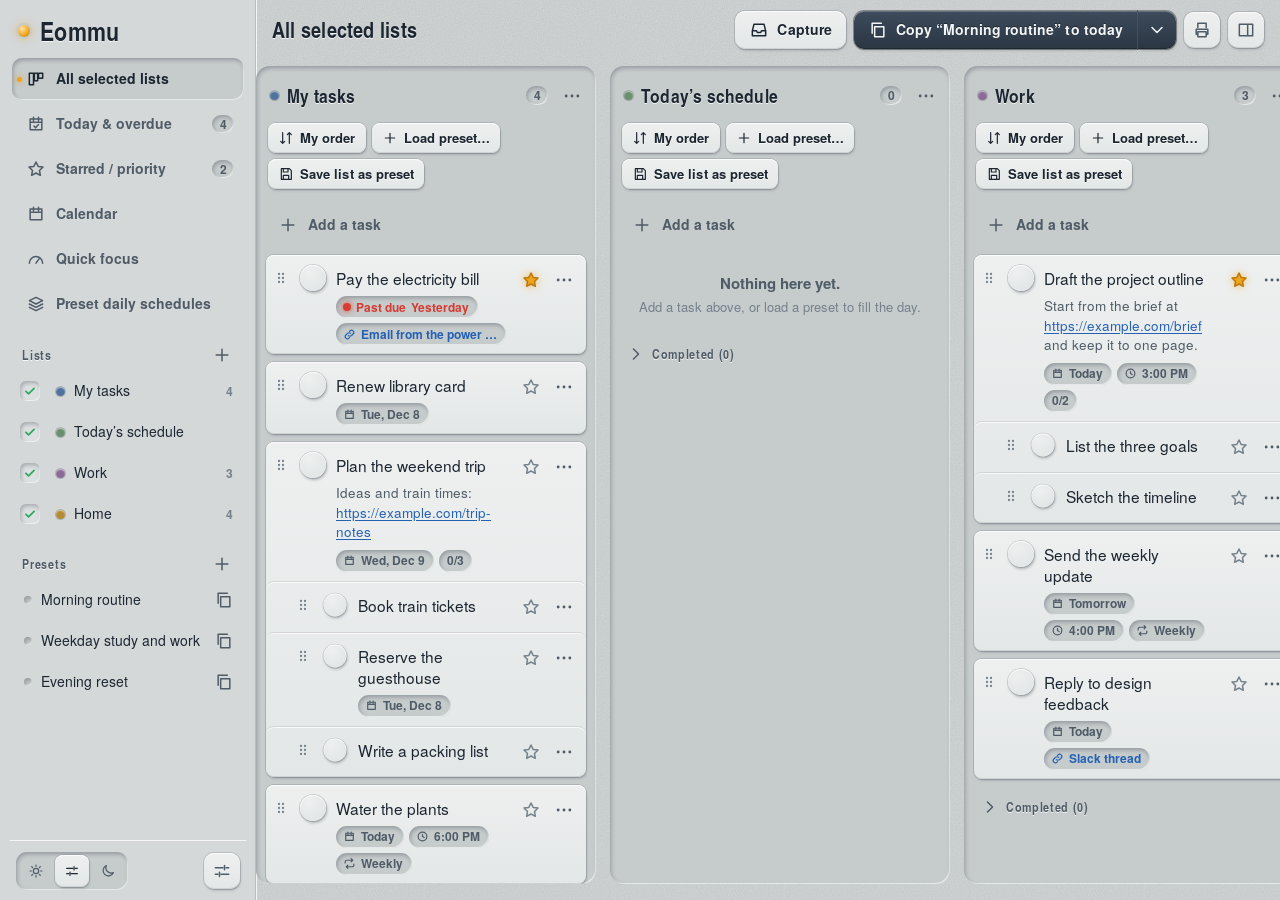
==== index.html @ 772f6f84 "Add files via upload" ====
<!doctype html>
<html lang="en" data-theme="light">
<head>
<meta charset="utf-8">
<meta name="viewport" content="width=device-width, initial-scale=1, viewport-fit=cover">
<title>Eommu</title>
<meta name="description" content="Eommu is a tasks and daily schedule app that works offline and keeps everything on your device.">
<meta name="theme-color" content="#d7dadb">
<link rel="manifest" href="manifest.webmanifest">
<link rel="icon" href="icons/icon.svg" type="image/svg+xml">
<link rel="apple-touch-icon" href="icons/apple-touch-icon.png">
<meta name="mobile-web-app-capable" content="yes">
<meta name="apple-mobile-web-app-capable" content="yes">
<meta name="apple-mobile-web-app-title" content="Eommu">
<meta name="apple-mobile-web-app-status-bar-style" content="default">
<script>
/* set the theme before first paint so dark mode never flashes light */
try {
  var s = JSON.parse(localStorage.getItem('eommu.v1') || '{}'), t = s.settings && s.settings.theme;
  var dark = t === 'dark' || ((!t || t === 'system') && window.matchMedia && matchMedia('(prefers-color-scheme: dark)').matches);
  document.documentElement.setAttribute('data-theme', dark ? 'dark' : 'light');
} catch (e) {}
</script>
<style>
/* Eommu. One light source (top left). Trays are pressed in, keys and plates stand proud,
   labels are engraved. Amber is the only lamp colour; green means done, red means late. */

@font-face { font-family: 'Heros'; font-weight: 400; font-style: normal; font-display: swap; src: url([data-uri]) format('woff'); }
@font-face { font-family: 'Heros'; font-weight: 700; font-style: normal; font-display: swap; src: url([data-uri]) format('woff'); }
@font-face { font-family: 'HerosCn'; font-weight: 700; font-style: normal; font-display: swap; src: url([data-uri]) format('woff'); }

:root {
  --bg: #d4d8d9;          /* chassis */
  --tray: #c6cbcc;        /* recessed wells */
  --card: #e4e7e7;        /* raised plates */
  --card-hi: #eef0f0;
  --field: #dde0e1;
  --ink: #1c2631;
  --ink2: #4f5b66;
  --ink3: #75818b;
  --hi: rgba(255, 255, 255, .78);
  --lo: rgba(28, 38, 49, .30);
  --lo-soft: rgba(28, 38, 49, .11);
  --line: rgba(28, 38, 49, .15);
  --amber: #f0a31c;
  --amber-deep: #b97a0c;
  --green: #2fa863;
  --red: #d63d32;
  --focus: #2461b3;
  --key: #2b3643;
  --key-hi: #3d4b5c;
  --on-key: #f3f5f6;
  --pig0: #4f739e; --pig1: #6a9070; --pig2: #8d6b99; --pig3: #b58b34; --pig4: #3f8c8e; --pig5: #b2606f;
  --sh-raise: inset 0 1px 0 var(--hi), inset 0 -1px 0 var(--lo-soft), 1px 2px 3px -1px var(--lo), 0 0 0 1px var(--line);
  --sh-sink: inset 1px 2px 4px var(--lo), inset -1px -1px 1px var(--hi);
  --sh-press: inset 1px 2px 3px var(--lo), 0 0 0 1px var(--line);
  --font: 'Heros', 'Helvetica Neue', Helvetica, Arial, sans-serif;
  --font-cn: 'HerosCn', 'Heros', 'Arial Narrow', Arial, sans-serif;
  --safe-b: env(safe-area-inset-bottom, 0px);
  --safe-t: env(safe-area-inset-top, 0px);
  color-scheme: light;
}
:root[data-theme='dark'] {
  --bg: #2a2d30; --tray: #1f2124; --card: #35393d; --card-hi: #3e4348; --field: #25282b;
  --ink: #e8eaec; --ink2: #aab2b9; --ink3: #7f8890;
  --hi: rgba(255, 255, 255, .075); --lo: rgba(0, 0, 0, .6); --lo-soft: rgba(0, 0, 0, .32); --line: rgba(255, 255, 255, .09);
  --amber: #ffb52e; --amber-deep: #d68a10; --green: #43c77c; --red: #ef5d52; --focus: #6aa4f0;
  --key: #566679; --key-hi: #6a7b90; --on-key: #fff;
  color-scheme: dark;
}

* { box-sizing: border-box; -webkit-tap-highlight-color: transparent; }
html, body { height: 100%; margin: 0; }
body {
  font: 15px/1.4 var(--font); color: var(--ink); background: var(--bg); overflow: hidden;
  -webkit-font-smoothing: antialiased; text-rendering: optimizeLegibility; touch-action: manipulation; overscroll-behavior: none;
}
/* matte plastic grain */
body::before {
  content: ''; position: fixed; inset: 0; pointer-events: none; z-index: 0; opacity: .16; mix-blend-mode: multiply;
  background-image: url("data:image/svg+xml;utf8,<svg xmlns='http://www.w3.org/2000/svg' width='180' height='180'><filter id='n'><feTurbulence type='fractalNoise' baseFrequency='.85' numOctaves='2' stitchTiles='stitch'/><feColorMatrix values='0 0 0 0 0 0 0 0 0 0 0 0 0 0 0 0 0 0 .55 0'/></filter><rect width='100%' height='100%' filter='url(%23n)'/></svg>");
}
:root[data-theme='dark'] body::before { opacity: .22; mix-blend-mode: screen; }
button, input, select, textarea { font: inherit; color: inherit; }
button { cursor: pointer; }
:focus-visible { outline: 2px solid var(--focus); outline-offset: 2px; }
h1, h2, h3, p { margin: 0; }
[hidden] { display: none !important; }
kbd { font: 12px var(--font); padding: 1px 6px; border-radius: 4px; background: var(--card); box-shadow: var(--sh-raise); }

/* ---------- icons and small controls ---------- */
.ic { width: 20px; height: 20px; flex: none; fill: none; stroke: currentColor; stroke-width: 1.8; stroke-linecap: round; stroke-linejoin: round; }
.ic.dots { stroke-width: 3.4; }
.ic.ph { stroke: none; }
.ic.turn { transform: rotate(90deg); }
.ic { transition: transform .12s; }

.ibtn {
  width: 36px; height: 36px; display: inline-grid; place-items: center; flex: none; border: 0; border-radius: 10px; padding: 0;
  background: linear-gradient(180deg, var(--card-hi), var(--card)); box-shadow: var(--sh-raise); color: var(--ink2);
}
.ibtn:active, .ibtn.on { box-shadow: var(--sh-press); background: var(--tray); color: var(--ink); }
.ibtn.quiet { background: transparent; box-shadow: none; width: 32px; height: 32px; }
.ibtn.quiet:hover { background: var(--lo-soft); }
.ibtn.quiet:active { box-shadow: var(--sh-press); }
.ibtn.danger-i:hover { color: var(--red); }

.key {
  display: inline-flex; align-items: center; justify-content: center; gap: 8px; min-height: 38px; padding: 0 14px; border: 0; border-radius: 10px;
  background: linear-gradient(180deg, var(--card-hi), var(--card)); box-shadow: var(--sh-raise); color: var(--ink);
  font-weight: 700; font-size: 14px; letter-spacing: .005em; text-shadow: 0 1px 0 var(--hi); white-space: nowrap; transition: transform .06s;
}
.key:active { box-shadow: var(--sh-press); transform: translateY(1px); background: var(--tray); }
.key.small { min-height: 30px; padding: 0 10px; font-size: 13px; gap: 6px; border-radius: 8px; }
.key.small .ic { width: 16px; height: 16px; }
.key.primary {
  background: linear-gradient(180deg, var(--key-hi), var(--key)); color: var(--on-key); text-shadow: 0 -1px 0 rgba(0, 0, 0, .35);
  box-shadow: inset 0 1px 0 rgba(255, 255, 255, .22), inset 0 -1px 0 rgba(0, 0, 0, .3), 1px 2px 3px -1px var(--lo), 0 0 0 1px rgba(0, 0, 0, .35);
}
.key.primary:active { background: var(--key); box-shadow: inset 1px 2px 4px rgba(0, 0, 0, .5), 0 0 0 1px rgba(0, 0, 0, .35); }
.key.danger { color: var(--red); }
.key.left { margin-right: auto; }
.linkbtn { border: 0; background: none; padding: 2px 4px; color: var(--focus); font-weight: 700; font-size: 13px; text-decoration: underline; text-underline-offset: 3px; }

.field {
  width: 100%; min-height: 40px; padding: 8px 11px; border: 0; border-radius: 8px; background: var(--field); box-shadow: var(--sh-sink);
  font-size: 15px; color: var(--ink); resize: vertical;
}
.field::placeholder, .title::placeholder { color: var(--ink3); }
select.field { appearance: none; padding-right: 32px; background-image: url("data:image/svg+xml;utf8,<svg xmlns='http://www.w3.org/2000/svg' width='14' height='14' viewBox='0 0 24 24' fill='none' stroke='%23788591' stroke-width='3' stroke-linecap='round' stroke-linejoin='round'><path d='M6 9l6 6 6-6'/></svg>"); background-repeat: no-repeat; background-position: right 11px center; }
.field.num { width: 84px; }
.field.time { width: 128px; }

.seg { display: inline-flex; padding: 3px; gap: 2px; border-radius: 11px; background: var(--tray); box-shadow: var(--sh-sink); }
.seg button { display: inline-flex; align-items: center; gap: 6px; min-height: 32px; padding: 0 12px; border: 0; border-radius: 8px; background: none; color: var(--ink2); font-weight: 700; font-size: 13px; }
.seg button.on { background: linear-gradient(180deg, var(--card-hi), var(--card)); box-shadow: var(--sh-raise); color: var(--ink); }
.seg .ic { width: 16px; height: 16px; }
.seg.icons button { padding: 0 9px; }

.switch { position: relative; width: 52px; height: 30px; flex: none; border: 0; padding: 0; border-radius: 15px; background: var(--tray); box-shadow: var(--sh-sink); transition: background .15s; }
.switch .knob { position: absolute; top: 3px; left: 3px; width: 24px; height: 24px; border-radius: 50%; background: radial-gradient(circle at 35% 30%, var(--card-hi), var(--card) 70%); box-shadow: 1px 2px 3px var(--lo), inset 0 1px 0 var(--hi); transition: transform .15s; }
.switch.on { background: color-mix(in srgb, var(--amber) 55%, var(--tray)); }
.switch.on .knob { transform: translateX(22px); }

.pills { display: flex; flex-wrap: wrap; gap: 6px; }
.pill { min-width: 44px; min-height: 36px; padding: 0 10px; border: 0; border-radius: 18px; background: linear-gradient(180deg, var(--card-hi), var(--card)); box-shadow: var(--sh-raise); font-weight: 700; font-size: 13px; color: var(--ink2); }
.pill.on { background: var(--tray); box-shadow: var(--sh-press); color: var(--ink); position: relative; }
.pill.on::after { content: ''; position: absolute; top: 5px; right: 7px; width: 5px; height: 5px; border-radius: 50%; background: var(--amber); box-shadow: 0 0 5px var(--amber); }

.count { display: inline-block; min-width: 22px; padding: 1px 7px; border-radius: 11px; background: var(--tray); box-shadow: var(--sh-sink); font-size: 12px; font-weight: 700; text-align: center; color: var(--ink2); font-variant-numeric: tabular-nums; }
.count.soft { background: none; box-shadow: none; color: var(--ink3); }
.dot { display: inline-block; width: 9px; height: 9px; border-radius: 50%; flex: none; background: var(--pig0); box-shadow: inset 0 1px 1px rgba(255, 255, 255, .5), 0 0 0 1px rgba(0, 0, 0, .18); }
.c0 .dot, .dot.c0 { background: var(--pig0); } .c1 .dot, .dot.c1 { background: var(--pig1); } .c2 .dot, .dot.c2 { background: var(--pig2); }
.c3 .dot, .dot.c3 { background: var(--pig3); } .c4 .dot, .dot.c4 { background: var(--pig4); } .c5 .dot, .dot.c5 { background: var(--pig5); }
.led { display: inline-block; width: 8px; height: 8px; border-radius: 50%; flex: none; background: var(--red); box-shadow: 0 0 6px var(--red); }
.lamp { width: 12px; height: 12px; border-radius: 50%; background: radial-gradient(circle at 35% 30%, #ffe3a0, var(--amber) 60%, var(--amber-deep)); box-shadow: 0 0 0 2px var(--tray), 0 0 10px rgba(240, 163, 28, .7); }
.lamp-sm { display: inline-block; width: 8px; height: 8px; border-radius: 50%; flex: none; background: var(--tray); box-shadow: var(--sh-sink); }
.lamp-sm.lit { background: var(--amber); box-shadow: 0 0 6px var(--amber); }

.help { font-size: 13px; color: var(--ink2); line-height: 1.45; }
.empty-note { font-size: 13px; color: var(--ink3); padding: 6px 4px; }
.empty-note.center { text-align: center; padding: 22px; }
.plain { font-size: 15px; line-height: 1.5; }
.engr { text-shadow: 0 1px 0 var(--hi); }

/* ---------- shell ---------- */
#app { position: relative; z-index: 1; display: grid; grid-template-columns: 256px minmax(0, 1fr); height: 100dvh; }
.stage { display: flex; flex-direction: column; min-width: 0; height: 100dvh; padding-top: var(--safe-t); }
.main { flex: 1; min-height: 0; overflow: auto; }
.main.v-board { overflow: hidden; }

.side { display: flex; flex-direction: column; min-height: 0; padding: 14px 10px 10px; background: var(--bg); box-shadow: inset -1px 0 0 var(--line), 1px 0 0 var(--hi); }
.brand { display: flex; align-items: center; gap: 10px; padding: 4px 8px 14px; }
.brand h1 { font: 700 26px/1 var(--font-cn); letter-spacing: .01em; text-shadow: 0 1px 0 var(--hi); }
.side-scroll { flex: 1; min-height: 0; overflow-y: auto; padding: 0 2px; }
.nav { display: grid; gap: 3px; margin-bottom: 14px; }
.nav-item { position: relative; display: flex; align-items: center; gap: 10px; min-height: 42px; padding: 0 10px 0 14px; border: 0; border-radius: 10px; background: none; text-align: left; font-weight: 700; font-size: 14px; color: var(--ink2); }
.nav-item .lbl { flex: 1; }
.nav-item:hover { background: var(--lo-soft); }
.nav-item.on { background: var(--tray); box-shadow: var(--sh-sink); color: var(--ink); }
.nav-item.on::before { content: ''; position: absolute; left: 5px; top: 50%; width: 5px; height: 5px; margin-top: -2.5px; border-radius: 50%; background: var(--amber); box-shadow: 0 0 6px var(--amber); }
.grp { margin-bottom: 14px; }
.grp header { display: flex; align-items: center; justify-content: space-between; padding: 0 6px 0 10px; }
.grp h3 { font: 700 13px var(--font-cn); letter-spacing: .06em; color: var(--ink2); text-shadow: 0 1px 0 var(--hi); }
.grp-rows { display: grid; gap: 1px; }
.list-row, .preset-row { display: flex; align-items: center; gap: 4px; padding-right: 4px; border-radius: 9px; min-height: 40px; }
.preset-row.on { background: var(--tray); box-shadow: var(--sh-sink); }
.vis { position: relative; width: 36px; height: 36px; display: grid; place-items: center; flex: none; cursor: pointer; }
.vis input { position: absolute; inset: 0; opacity: 0; margin: 0; cursor: pointer; }
.vis .box, .ck .box { width: 20px; height: 20px; display: grid; place-items: center; border-radius: 6px; background: var(--field); box-shadow: var(--sh-sink); color: transparent; }
.vis .box .ic, .ck .box .ic { width: 14px; height: 14px; stroke-width: 3; }
.vis input:checked + .box, .ck input:checked + .box { color: var(--green); }
.vis input:focus-visible + .box, .ck input:focus-visible + .box { outline: 2px solid var(--focus); outline-offset: 2px; }
.lname { flex: 1; min-width: 0; display: flex; align-items: center; gap: 9px; min-height: 38px; padding: 0 4px; border: 0; background: none; text-align: left; font-size: 14px; color: var(--ink); }
.lname .lbl { overflow: hidden; text-overflow: ellipsis; white-space: nowrap; }
.preset-row .lname { padding-left: 12px; }
.side-foot { display: flex; align-items: center; justify-content: space-between; gap: 8px; padding: 10px 6px 0; margin-top: 6px; box-shadow: 0 -1px 0 var(--line), 0 -2px 0 var(--hi); }
.scrim { display: none; }

.topbar { display: flex; align-items: center; gap: 12px; min-height: 60px; padding: 10px 16px; flex: none; }
.menu-btn { display: none; }
.view-title { flex: 1; min-width: 0; font: 700 22px/1.1 var(--font-cn); letter-spacing: .01em; text-shadow: 0 1px 0 var(--hi); overflow: hidden; text-overflow: ellipsis; white-space: nowrap; }
.bar-actions { display: flex; align-items: center; gap: 8px; }
.split { display: inline-flex; }
.split .key:first-child { border-radius: 10px 0 0 10px; }
.split .key.caret { border-radius: 0 10px 10px 0; padding: 0 9px; margin-left: 1px; min-width: 36px; }
.split .pname { max-width: 150px; overflow: hidden; text-overflow: ellipsis; white-space: nowrap; font-weight: 700; }
.split .lbl { display: inline-flex; gap: 4px; align-items: baseline; max-width: 300px; }
.split.wide { display: flex; width: 100%; }
.split.wide .key:first-child { flex: 1; }

.tabbar { display: none; }

/* ---------- board ---------- */
.board { display: flex; align-items: stretch; gap: 14px; height: 100%; padding: 6px 16px 16px; overflow-x: auto; overflow-y: hidden; scroll-snap-type: x proximity; }
.col { flex: none; width: 340px; display: flex; flex-direction: column; min-height: 0; border-radius: 14px; background: var(--tray); box-shadow: var(--sh-sink); scroll-snap-align: start; }
.col.ping { animation: ping .9s ease-out; }
@keyframes ping { 0% { box-shadow: var(--sh-sink), 0 0 0 3px var(--amber); } 100% { box-shadow: var(--sh-sink), 0 0 0 3px transparent; } }
.col.drop-hot, .drop-hot { outline: 2px dashed var(--amber); outline-offset: -4px; }
.col-head { display: flex; align-items: center; gap: 8px; padding: 12px 8px 4px 14px; }
.col-title { flex: 1; min-width: 0; padding: 4px 6px; margin-left: -6px; border: 0; border-radius: 6px; background: transparent; font: 700 19px var(--font-cn); letter-spacing: .01em; color: var(--ink); text-shadow: 0 1px 0 var(--hi); text-overflow: ellipsis; }
.col-title:hover { background: var(--lo-soft); }
.col-title:focus { background: var(--field); box-shadow: var(--sh-sink); outline: none; }
.col-tools { display: flex; flex-wrap: wrap; gap: 6px; padding: 6px 12px 10px; }
.col-body { flex: 1; min-height: 0; overflow-y: auto; padding: 4px 10px 14px; }
.new-col { flex: none; width: 200px; align-self: flex-start; display: flex; align-items: center; justify-content: center; gap: 8px; min-height: 56px; border: 2px dashed var(--line); border-radius: 14px; background: none; font-weight: 700; color: var(--ink2); }
.new-col:hover { border-color: var(--ink3); }

.sec-head { display: flex; align-items: center; justify-content: space-between; padding: 12px 6px 6px; font: 700 13px var(--font-cn); letter-spacing: .06em; color: var(--ink2); text-shadow: 0 1px 0 var(--hi); }
.sec-head.past { color: var(--red); }
.empty { padding: 18px 8px 10px; text-align: center; }
.empty p { font-weight: 700; color: var(--ink2); }
.empty .sub, .blank .sub { font-weight: 400; font-size: 13px; color: var(--ink3); margin-top: 4px; }
.blank { display: grid; place-content: center; justify-items: center; gap: 10px; min-height: 60%; padding: 32px 20px; text-align: center; }
.blank .big { font: 700 22px var(--font-cn); text-shadow: 0 1px 0 var(--hi); }
.blank .sub { max-width: 34ch; margin: 0; }

/* the unit: a parent and its subtasks stay together as one plate */
.unit { margin: 0 0 8px; border-radius: 8px; background: linear-gradient(180deg, var(--card-hi), var(--card)); box-shadow: var(--sh-raise); }
.drag-src { opacity: .35; }
.subs { position: relative; }
.subs .task { border-top: 1px solid var(--lo-soft); box-shadow: 0 1px 0 var(--hi) inset; }
.task { position: relative; display: grid; grid-template-columns: auto 28px minmax(0, 1fr) auto; align-items: start; gap: 4px 8px; padding: 9px 6px 9px 4px; border-radius: 8px; }
.task:focus-visible { outline-offset: -2px; }
.task.sub { padding-left: 26px; }
.task.sub .check { transform: scale(.88); }
.task.starred { }
.grip { display: grid; place-items: center; width: 22px; height: 30px; color: var(--ink3); cursor: grab; touch-action: none; margin-left: 0; margin-top: -1px; }
.grip .ic { width: 16px; height: 16px; }
.task:not(:has(.grip)) { grid-template-columns: 28px minmax(0, 1fr) auto; padding-left: 10px; }
.task.sub:not(:has(.grip)) { padding-left: 30px; }

.check { position: relative; width: 26px; height: 26px; margin-top: 1px; padding: 0; border: 0; border-radius: 50%; display: grid; place-items: center; flex: none;
  background: radial-gradient(circle at 35% 28%, var(--card-hi), var(--card) 68%); box-shadow: 1px 2px 3px var(--lo), inset 0 1px 0 var(--hi), 0 0 0 1px var(--line); color: transparent; }
.check::after { content: ''; position: absolute; inset: -6px -8px -6px -3px; }
.check .ic { width: 15px; height: 15px; stroke-width: 3.2; }
.check:hover { color: var(--ink3); }
.check[aria-checked='true'] { background: var(--tray); box-shadow: var(--sh-sink); color: var(--green); }
.check[aria-checked='true'] .ic { filter: drop-shadow(0 0 3px color-mix(in srgb, var(--green) 70%, transparent)); }
.check.ghost { background: none; box-shadow: var(--sh-sink); }
.check.mini { width: 18px; height: 18px; margin: 0; }
.check.mini .ic { width: 11px; height: 11px; }
.check.mini::after { inset: -6px; }

.body { min-width: 0; padding-top: 2px; }
.title { display: block; width: 100%; padding: 2px 4px; margin: 0 0 0 -4px; border: 0; border-radius: 5px; resize: none; overflow: hidden; background: transparent; font-size: 15.5px; line-height: 1.35; color: var(--ink); }
.title:hover { background: var(--lo-soft); }
.title:focus { background: var(--field); box-shadow: var(--sh-sink); outline: none; }
.task.done .title { text-decoration: line-through; text-decoration-thickness: 1.5px; color: var(--ink3); }
.task.done .badge { opacity: .7; }
.notes { margin: 2px 0 0 -4px; padding: 3px 4px; border-radius: 5px; font-size: 13.5px; line-height: 1.45; color: var(--ink2); white-space: pre-wrap; overflow-wrap: anywhere; cursor: text; }
.notes:hover { background: var(--lo-soft); }
.notes a { color: var(--focus); text-underline-offset: 2px; }
.notes-in { width: 100%; padding: 5px 6px; border: 0; border-radius: 6px; background: var(--field); box-shadow: var(--sh-sink); font-size: 13.5px; line-height: 1.45; resize: none; overflow: hidden; margin-left: -4px; }
.notes.open { margin-left: 0; }
.meta { display: flex; flex-wrap: wrap; gap: 5px; margin-top: 5px; }
.badge { display: inline-flex; align-items: center; gap: 5px; max-width: 100%; min-height: 22px; padding: 0 9px 0 7px; border: 0; border-radius: 11px; background: var(--tray); box-shadow: var(--sh-sink); font-size: 12px; font-weight: 700; color: var(--ink2); text-decoration: none; white-space: nowrap; }
.badge .ic { width: 13px; height: 13px; stroke-width: 2.2; }
button.badge:hover, a.badge:hover { color: var(--ink); }
.badge.late { color: var(--red); }
.badge.late b { font-weight: 700; }
.badge.src { color: var(--focus); }
.badge.src .tx { overflow: hidden; text-overflow: ellipsis; max-width: 160px; }
.badge.cnt, .badge.crumb { padding: 0 8px; }
.badge.crumb { font-weight: 400; max-width: 100%; overflow: hidden; text-overflow: ellipsis; }
.badge.listb { padding-left: 8px; }

.acts { display: flex; align-items: center; gap: 0; padding-top: 0; }
.star { width: 34px; height: 30px; display: grid; place-items: center; border: 0; padding: 0; background: none; border-radius: 8px; color: var(--ink3); }
.star:hover { color: var(--ink2); }
.star .ic { width: 20px; height: 20px; }
.star.on { color: var(--amber-deep); }
.star.on .ic { fill: var(--amber); filter: drop-shadow(0 0 4px color-mix(in srgb, var(--amber) 65%, transparent)); }
.hovs { position: absolute; right: 78px; top: 7px; display: flex; gap: 2px; padding: 1px; border-radius: 9px; background: var(--card); box-shadow: var(--sh-raise); z-index: 2; }
.hovs .ibtn { width: 28px; height: 28px; }
@media (hover: hover) {
  .hovs { opacity: 0; pointer-events: none; transition: opacity .1s; }
  .task:hover .hovs, .task:focus-within .hovs, .task:focus .hovs { opacity: 1; pointer-events: auto; }
}
@media (hover: none) { .hovs { display: none; } }

.add-holder { margin-bottom: 8px; }
.add-row { display: flex; align-items: center; gap: 10px; width: 100%; min-height: 44px; padding: 0 12px; border: 0; border-radius: 8px; background: transparent; color: var(--ink2); font-weight: 700; font-size: 14px; text-align: left; }
.add-row:hover { background: var(--lo-soft); }
.add-row.open { cursor: default; padding: 8px 10px; background: linear-gradient(180deg, var(--card-hi), var(--card)); box-shadow: var(--sh-raise); }
.add-row.open .check { width: 22px; height: 22px; flex: none; }
.add-row .title { font-weight: 400; }

.drawer { margin-top: 10px; }
.drawer-head { display: flex; align-items: center; justify-content: space-between; gap: 8px; }
.drawer-toggle { display: inline-flex; align-items: center; gap: 6px; min-height: 36px; padding: 0 6px; border: 0; background: none; font: 700 13px var(--font-cn); letter-spacing: .05em; color: var(--ink2); text-shadow: 0 1px 0 var(--hi); }
.drawer-body { padding-top: 6px; }
.drawer .unit { opacity: .92; }

/* ---------- smart views ---------- */
.panel, .widget { max-width: 760px; margin: 0 auto; padding: 6px 16px 28px; }
.smart-sec { margin-bottom: 8px; }
.smart-rows { border-radius: 10px; background: linear-gradient(180deg, var(--card-hi), var(--card)); box-shadow: var(--sh-raise); }
.smart-rows > .task + .task { border-top: 1px solid var(--lo-soft); box-shadow: 0 1px 0 var(--hi) inset; }
.v-today .sec-head, .v-starred .sec-head, .v-widget .sec-head { padding-left: 4px; }

.widget { display: grid; gap: 14px; max-width: 560px; }
.device { padding: 16px; border-radius: 16px; background: linear-gradient(180deg, var(--card-hi), var(--card)); box-shadow: var(--sh-raise); display: grid; gap: 12px; }
.w-date { font: 700 14px var(--font-cn); letter-spacing: .05em; color: var(--ink2); text-shadow: 0 1px 0 var(--hi); }
.lcd { display: flex; align-items: baseline; justify-content: space-between; gap: 12px; padding: 12px 16px; border-radius: 10px; background: #14181b; box-shadow: inset 0 2px 6px rgba(0, 0, 0, .7), inset 0 0 0 1px rgba(255, 255, 255, .04), 0 1px 0 var(--hi); color: #ffb33a; }
.lcd .pct { font: 700 64px/1 var(--font-cn); font-variant-numeric: tabular-nums; text-shadow: 0 0 14px rgba(255, 179, 58, .45); }
.lcd .pct small { font-size: 28px; margin-left: 2px; }
.lcd-note { font: 700 15px var(--font-cn); letter-spacing: .04em; opacity: .85; text-align: right; }
.leds { display: grid; grid-template-columns: repeat(20, 1fr); gap: 3px; padding: 7px; border-radius: 9px; background: var(--tray); box-shadow: var(--sh-sink); }
.leds i { height: 22px; border-radius: 3px; background: rgba(0, 0, 0, .14); box-shadow: inset 0 1px 2px var(--lo); }
:root[data-theme='dark'] .leds i { background: rgba(255, 255, 255, .05); }
.leds .seg-on { background: linear-gradient(180deg, #ffc84f, #e8960f); box-shadow: 0 0 9px rgba(240, 163, 28, .65), inset 0 1px 0 rgba(255, 255, 255, .55); }
.leds.full .seg-on { background: linear-gradient(180deg, #62d896, #2aa05e); box-shadow: 0 0 9px rgba(47, 168, 99, .6), inset 0 1px 0 rgba(255, 255, 255, .5); }
.w-over { display: flex; align-items: center; gap: 8px; font-size: 13px; color: var(--ink2); }
.w-actions { display: grid; }
.w-list .smart-sec { margin-bottom: 12px; }

/* ---------- calendar ---------- */
.v-calendar { display: flex; flex-direction: column; overflow: hidden; }
.cal { display: flex; flex-direction: column; height: 100%; min-height: 0; padding: 0 16px 14px; }
.cal-bar { display: flex; flex-wrap: wrap; align-items: center; gap: 10px 14px; padding: 4px 0 12px; }
.cal-nav { display: flex; align-items: center; gap: 6px; }
.cal-label { flex: 1; min-width: 150px; font: 700 18px var(--font-cn); letter-spacing: .01em; text-shadow: 0 1px 0 var(--hi); }
.cal-scroll { flex: 1; min-height: 0; overflow: auto; border-radius: 12px; background: var(--tray); box-shadow: var(--sh-sink); }
.cal-inner { position: relative; }
.cal-head { position: sticky; top: 0; z-index: 4; display: grid; background: var(--card); box-shadow: 0 1px 0 var(--line), 0 3px 6px -3px var(--lo); }
.cal-body { display: grid; }
.gut { position: sticky; left: 0; z-index: 3; background: var(--card); box-shadow: 1px 0 0 var(--line); font-size: 11.5px; font-weight: 700; color: var(--ink3); }
.gut.corner { z-index: 5; }
.gut.hr { padding: 6px 6px 0 0; text-align: right; min-height: 58px; }
.gut.ad-label { padding: 8px 6px 0 0; text-align: right; z-index: 5; }
.day-h { display: grid; justify-items: center; gap: 0; padding: 6px 4px 4px; border: 0; background: none; border-left: 1px solid var(--line); color: var(--ink2); }
.day-h .dn { font: 700 12px var(--font-cn); letter-spacing: .06em; }
.day-h .dd { font: 700 20px/1.2 var(--font-cn); width: 34px; height: 34px; display: grid; place-items: center; border-radius: 50%; }
.day-h.today .dd { background: var(--key); color: var(--on-key); box-shadow: inset 0 1px 0 rgba(255, 255, 255, .2), 1px 2px 3px var(--lo); }
.allday { min-height: 34px; padding: 3px; display: grid; gap: 3px; align-content: start; border-left: 1px solid var(--line); border-top: 1px solid var(--line); }
.slot { position: relative; min-height: 58px; padding: 3px; display: grid; gap: 3px; align-content: start; border-left: 1px solid var(--line); border-top: 1px solid var(--line); }
.slot.today, .allday.today { background: color-mix(in srgb, var(--amber) 7%, transparent); }
.nowline { position: absolute; left: 0; right: 0; height: 0; border-top: 2px solid var(--red); z-index: 2; pointer-events: none; }
.nowline::before { content: ''; position: absolute; left: -4px; top: -5px; width: 8px; height: 8px; border-radius: 50%; background: var(--red); }
.chip { display: flex; align-items: center; gap: 6px; min-height: 28px; padding: 3px 8px 3px 5px; border-radius: 7px; background: linear-gradient(180deg, var(--card-hi), var(--card)); box-shadow: var(--sh-raise); border-left: 4px solid var(--pig0); font-size: 13px; cursor: grab; touch-action: pan-x pan-y; -webkit-touch-callout: none; user-select: none; }
.chip.c1 { border-left-color: var(--pig1); } .chip.c2 { border-left-color: var(--pig2); } .chip.c3 { border-left-color: var(--pig3); } .chip.c4 { border-left-color: var(--pig4); } .chip.c5 { border-left-color: var(--pig5); }
.chip .ct { flex: 1; min-width: 0; overflow: hidden; text-overflow: ellipsis; white-space: nowrap; font-weight: 700; }
.chip .cm { font-size: 11.5px; color: var(--ink2); white-space: nowrap; }
.chip.sub .ct { font-weight: 400; }
.chip.done { opacity: .6; }
.chip.done .ct { text-decoration: line-through; }
.chip.late .cm { color: var(--red); }
.chip .smallstar { width: 13px; height: 13px; fill: var(--amber); stroke: var(--amber-deep); }
.slot.drop-hot, .allday.drop-hot { outline: 2px solid var(--amber); outline-offset: -2px; background: color-mix(in srgb, var(--amber) 14%, transparent); }

/* ---------- presets ---------- */
.v-presets { padding: 4px 16px 28px; }
.pm.wide { display: grid; grid-template-columns: 290px minmax(0, 1fr); gap: 18px; align-items: start; max-width: 1100px; margin: 0 auto; }
.pm:not(.wide) { max-width: 700px; margin: 0 auto; }
.pm-list-head { display: flex; align-items: center; justify-content: space-between; padding: 0 4px 10px; }
.pm-list-head h3 { font: 700 16px var(--font-cn); text-shadow: 0 1px 0 var(--hi); }
.pcards { display: grid; gap: 8px; }
.pcard { display: flex; align-items: center; gap: 4px; padding: 4px 6px 4px 4px; border-radius: 10px; background: linear-gradient(180deg, var(--card-hi), var(--card)); box-shadow: var(--sh-raise); }
.pcard.on { background: var(--tray); box-shadow: var(--sh-sink); }
.pc-main { flex: 1; min-width: 0; display: grid; gap: 2px; padding: 8px; border: 0; background: none; text-align: left; }
.pc-name { display: flex; align-items: center; gap: 8px; font-weight: 700; }
.pc-sub { font-size: 12.5px; color: var(--ink2); }
.pe { display: grid; gap: 16px; }
.pe-head { display: flex; flex-wrap: wrap; align-items: center; gap: 10px 12px; }
.pe-name { flex: 1; min-width: 200px; padding: 4px 8px; margin-left: -8px; border: 0; border-radius: 8px; background: transparent; font: 700 26px var(--font-cn); letter-spacing: .01em; color: var(--ink); text-shadow: 0 1px 0 var(--hi); }
.pe-name:hover { background: var(--lo-soft); }
.pe-name:focus { background: var(--field); box-shadow: var(--sh-sink); outline: none; }
.pe-actions { display: flex; flex-wrap: wrap; gap: 8px; align-items: center; }
.pe-set { display: grid; gap: 14px; padding: 14px; border-radius: 12px; background: var(--tray); box-shadow: var(--sh-sink); }
.auto-row { display: flex; flex-wrap: wrap; align-items: center; gap: 10px 14px; }
.inl { display: inline-flex; align-items: center; gap: 8px; }
.pe-items { padding: 12px; border-radius: 12px; background: var(--tray); box-shadow: var(--sh-sink); }
.pe-items-head { padding: 2px 4px 10px; }
.pe-items-head h3 { font: 700 16px var(--font-cn); text-shadow: 0 1px 0 var(--hi); }
.prow { grid-template-columns: auto 116px minmax(0, 1fr) auto; }
.prow .time-in { width: 116px; min-height: 30px; padding: 2px 6px; border: 0; border-radius: 6px; background: var(--field); box-shadow: var(--sh-sink); font-size: 13.5px; font-variant-numeric: tabular-nums; margin-top: 1px; }
.prow.sub { padding-left: 26px; }
.pe-add { display: flex; align-items: center; gap: 10px; margin-top: 8px; padding: 6px 10px; border-radius: 8px; color: var(--ink2); }
.pe-add .title { flex: 1; }

/* ---------- forms and dialogs ---------- */
.form, .copy-form { display: grid; gap: 16px; }
.fld { display: grid; gap: 6px; min-width: 0; }
.fld > span:first-child, .fl { font-size: 13px; font-weight: 700; color: var(--ink2); }
.fld.row { display: flex; align-items: center; justify-content: space-between; }
.two { display: grid; grid-template-columns: 1fr 1fr; gap: 8px; }
.inl-row { display: flex; align-items: center; gap: 10px; }
.rep-box { display: grid; gap: 12px; padding: 12px; border-radius: 10px; background: var(--tray); box-shadow: var(--sh-sink); }
.rep-week { display: grid; gap: 6px; }
.btn-row { display: flex; flex-wrap: wrap; gap: 8px; }
.fl-row { display: flex; align-items: center; justify-content: space-between; }
.mini-actions { display: inline-flex; gap: 4px; }
.keys { list-style: none; margin: 0; padding: 0; display: grid; gap: 6px; }
.keys li { display: flex; align-items: center; gap: 12px; font-size: 13.5px; }
.keys kbd { min-width: 92px; text-align: center; }
.about { padding-top: 4px; }
.checklist { display: grid; gap: 2px; max-height: 260px; overflow: auto; padding: 8px; border-radius: 10px; background: var(--tray); box-shadow: var(--sh-sink); }
.ck { position: relative; display: flex; align-items: center; gap: 10px; min-height: 38px; padding: 0 6px; border-radius: 6px; cursor: pointer; }
.ck.sub { padding-left: 32px; }
.ck.off { opacity: .45; }
.ck input { position: absolute; opacity: 0; inset: 0; margin: 0; cursor: pointer; }
.ck-time { min-width: 64px; font-size: 12.5px; font-weight: 700; color: var(--ink2); font-variant-numeric: tabular-nums; }
.ck-time.none { font-weight: 400; color: var(--ink3); }
.ck-t { flex: 1; min-width: 0; overflow: hidden; text-overflow: ellipsis; white-space: nowrap; }

dialog.dlg { padding: 0; border: 0; border-radius: 16px; width: min(560px, calc(100vw - 24px)); max-height: min(88dvh, 820px); background: var(--bg); color: var(--ink); box-shadow: 0 0 0 1px var(--line), inset 0 1px 0 var(--hi), 0 24px 60px rgba(10, 16, 22, .45); overflow: hidden; }
dialog.dlg.small { width: min(420px, calc(100vw - 24px)); }
dialog.dlg.wide-dlg { width: min(600px, calc(100vw - 24px)); }
dialog.dlg::backdrop { background: rgba(18, 24, 30, .5); }
.dlg-in { display: flex; flex-direction: column; max-height: inherit; }
dialog.dlg[open] .dlg-in { max-height: min(88dvh, 820px); }
.dlg-head { display: flex; align-items: center; justify-content: space-between; gap: 12px; padding: 14px 14px 10px 20px; }
.dlg-head h2 { font: 700 20px var(--font-cn); text-shadow: 0 1px 0 var(--hi); }
.dlg-body { flex: 1; min-height: 0; overflow: auto; padding: 4px 20px 18px; }
.dlg-foot { display: flex; align-items: center; justify-content: flex-end; gap: 8px; padding: 12px 16px calc(14px + var(--safe-b)); box-shadow: 0 -1px 0 var(--line), 0 -2px 0 var(--hi); }

/* ---------- menus, toasts, drag ---------- */
.menu { position: fixed; z-index: 100; min-width: 200px; max-width: min(320px, calc(100vw - 16px)); padding: 6px; border-radius: 12px; background: var(--bg); box-shadow: 0 0 0 1px var(--line), inset 0 1px 0 var(--hi), 0 14px 34px rgba(10, 16, 22, .4); }
.menu-item { display: flex; align-items: center; gap: 10px; width: 100%; min-height: 40px; padding: 0 10px; border: 0; border-radius: 8px; background: none; text-align: left; font-size: 14px; color: var(--ink); }
.menu-item:hover, .menu-item:focus-visible { background: var(--lo-soft); outline: none; }
.menu-item:focus-visible { box-shadow: inset 0 0 0 2px var(--focus); }
.menu-item.danger { color: var(--red); }
.menu-item:disabled { opacity: .45; cursor: default; }
.menu-item .lbl { flex: 1; }
.menu-item .hint { font-size: 12px; color: var(--ink3); }
.menu-item .tick { color: var(--green); stroke-width: 3; }
.menu-sep { height: 1px; margin: 5px 6px; background: var(--line); box-shadow: 0 1px 0 var(--hi); }
.menu-head { padding: 8px 10px 4px; font: 700 12px var(--font-cn); letter-spacing: .06em; color: var(--ink3); }

#toasts { position: fixed; z-index: 200; left: 50%; bottom: calc(18px + var(--safe-b)); transform: translateX(-50%); display: grid; gap: 8px; width: min(460px, calc(100vw - 24px)); pointer-events: none; }
.toast { pointer-events: auto; display: flex; align-items: center; gap: 8px; padding: 8px 6px 8px 14px; border-radius: 12px; background: #2b3541; color: #f1f4f6; font-size: 14px; line-height: 1.35; box-shadow: inset 0 1px 0 rgba(255, 255, 255, .14), 0 10px 26px rgba(8, 12, 16, .45), 0 0 0 1px rgba(0, 0, 0, .4); animation: rise .18s ease-out; }
.toast.reminder { border-left: 5px solid var(--amber); }
.toast .msg { flex: 1; min-width: 0; padding: 4px 0; }
.tbtn { min-height: 34px; padding: 0 12px; border: 0; border-radius: 8px; background: rgba(255, 255, 255, .12); color: #ffd27a; font-weight: 700; font-size: 13.5px; }
.tbtn:active { background: rgba(255, 255, 255, .2); }
.tclose { width: 32px; height: 32px; display: grid; place-items: center; border: 0; background: none; border-radius: 8px; color: #b6bfc8; padding: 0; }
.tclose .ic { width: 16px; height: 16px; }
@keyframes rise { from { transform: translateY(8px); opacity: 0; } to { transform: none; opacity: 1; } }

.ghost { position: fixed; z-index: 300; left: 0; top: 0; pointer-events: none; max-width: 260px; padding: 8px 12px; border-radius: 9px; background: var(--card-hi); color: var(--ink); font-weight: 700; font-size: 14px; box-shadow: 0 12px 28px rgba(10, 16, 22, .4), 0 0 0 1px var(--line); display: grid; }
.ghost span { overflow: hidden; text-overflow: ellipsis; white-space: nowrap; }
.ghost em { font-style: normal; font-weight: 400; font-size: 12px; color: var(--ink2); }
.ghost.no { opacity: .6; }
.dropline { position: fixed; z-index: 250; display: none; height: 3px; margin-top: -1px; border-radius: 2px; background: var(--amber); box-shadow: 0 0 8px var(--amber); pointer-events: none; }
body.dragging, body.dragging * { cursor: grabbing !important; user-select: none; -webkit-user-select: none; }

/* ---------- phone and sidebar-mode layout (class .m is set from JS) ---------- */
body.m { font-size: 16px; }
body.m #app { grid-template-columns: minmax(0, 1fr); }
body.m .side { position: fixed; z-index: 60; top: 0; bottom: 0; left: 0; width: min(310px, 86vw); padding-top: calc(14px + var(--safe-t)); transform: translateX(-102%); transition: transform .2s ease-out; box-shadow: 8px 0 30px rgba(10, 16, 22, .35), inset -1px 0 0 var(--line); }
body.m.side-open .side { transform: none; }
body.m .scrim { display: block; position: fixed; z-index: 55; inset: 0; background: rgba(18, 24, 30, .45); opacity: 0; pointer-events: none; transition: opacity .2s; }
body.m.side-open .scrim { opacity: 1; pointer-events: auto; }
body.m .menu-btn { display: inline-grid; }
body.m .topbar { padding: 8px 12px; gap: 8px; min-height: 56px; }
body.m .view-title { font-size: 19px; }
body.m .bar-actions .lbl:not(.split .lbl) { display: none; }
body.m .bar-actions > .key { width: 38px; padding: 0; }
body.m .bar-split .lbl { display: none; }
body.m .bar-split .key:first-child { width: 40px; padding: 0; }
body.m .hide-m { display: none; }
body.m .stage { padding-bottom: calc(62px + var(--safe-b)); }
body.m .tabbar { position: fixed; z-index: 40; left: 0; right: 0; bottom: 0; display: grid; grid-template-columns: repeat(5, 1fr); padding: 6px 6px calc(6px + var(--safe-b)); background: var(--bg); box-shadow: 0 -1px 0 var(--line), 0 -2px 0 var(--hi); }
.tabbar button { display: grid; justify-items: center; gap: 2px; min-height: 48px; padding: 4px 2px; border: 0; border-radius: 10px; background: none; color: var(--ink2); font-size: 11.5px; font-weight: 700; }
.tabbar button.on { background: var(--tray); box-shadow: var(--sh-sink); color: var(--ink); }
body.m .board { padding: 4px 12px 14px; gap: 10px; scroll-snap-type: x mandatory; scroll-padding-left: 12px; }
body.m .col { width: calc(100vw - 40px); max-width: 420px; }
body.m .new-col { width: 140px; }
body.m .col-tools .key.small { min-height: 36px; }
body.m .grip { width: 32px; height: 42px; margin-top: -6px; }
body.m .task { grid-template-columns: auto 28px minmax(0, 1fr) auto; gap: 4px 6px; padding-left: 0; }
body.m .task.sub { padding-left: 20px; }
body.m #toasts { bottom: calc(74px + var(--safe-b)); }
body.m .panel, body.m .widget { padding: 4px 12px 24px; }
body.m .field, body.m .title, body.m .col-title, body.m .notes-in, body.m .pe-name, body.m .time-in { font-size: 16px; }
body.m .pe-name { font-size: 24px; }
body.m .pe-actions { width: 100%; }
body.m .pe-actions .key.primary { flex: 1 1 100%; }
body.m .pe-actions .key:not(.primary) { flex: 1; }
body.m .v-presets { padding: 4px 12px 24px; }
body.m .cal { padding: 0 10px 10px; }
body.m .lcd .pct { font-size: 54px; }
body.m .leds i { height: 18px; }
body.m .prow { grid-template-columns: auto minmax(0, 1fr) auto; grid-template-areas: 'grip time acts' 'grip body body'; align-items: center; }
body.m .prow > .grip { grid-area: grip; align-self: start; }
body.m .prow > .time-in { grid-area: time; justify-self: start; width: 120px; min-height: 36px; }
body.m .prow > .body { grid-area: body; }
body.m .prow > .acts { grid-area: acts; }
body.m dialog.dlg { width: 100vw; max-width: 100vw; margin: auto 0 0; border-radius: 18px 18px 0 0; max-height: 92dvh; }
body.m dialog.dlg[open] .dlg-in { max-height: 92dvh; }
body.m dialog.dlg.small { margin: auto 12px; width: calc(100vw - 24px); border-radius: 16px; }
body.m .two { grid-template-columns: 1fr; }

body.compact { background: var(--bg); }
body.compact #app { width: 375px; margin-left: auto; box-shadow: -10px 0 36px rgba(10, 16, 22, .3), -1px 0 0 var(--line); background: var(--bg); }
body.compact .side { left: auto; right: 0; transform: translateX(102%); }
body.compact.side-open .side { transform: none; }
body.compact .tabbar { width: 375px; left: auto; right: 0; }
body.compact #toasts { left: auto; right: 12px; transform: none; width: 351px; }
body.compact dialog.dlg { width: 375px; max-width: 375px; margin: auto 0 0 auto; }
body.compact dialog.dlg.small { width: 351px; margin: auto 12px auto auto; }

@media (min-width: 760px) { .stage { min-width: 0; } }

/* ---------- print: lists as clean paper, no controls ---------- */
@media print {
  @page { margin: 14mm; }
  html, body { height: auto; overflow: visible; background: #fff; color: #000; }
  body::before, .scrim { display: none; }
  #app { display: block; height: auto; width: auto !important; box-shadow: none !important; }
  .side, .topbar .bar-actions, .menu-btn, .tabbar, #toasts, .acts, .grip, .add-holder, .col-tools, .drawer, .new-col, .menu, dialog, .cal-bar .seg, .cal-nav, .pe-actions, .pe-add, .pe-set .switch { display: none !important; }
  .stage { height: auto; padding: 0; }
  .topbar { padding: 0 0 8mm; }
  .view-title { font-size: 20pt; color: #000; text-shadow: none; }
  .main, .main.v-board { overflow: visible; height: auto; }
  .board { display: block; height: auto; overflow: visible; padding: 0; }
  .col { width: auto; margin: 0 0 8mm; break-inside: avoid-page; background: none; box-shadow: none; border: 1px solid #999; border-radius: 4px; }
  .col-body { overflow: visible; padding: 2mm 3mm; }
  .col-title { color: #000; text-shadow: none; font-size: 15pt; }
  .unit, .smart-rows { background: none; box-shadow: none; border-radius: 0; margin: 0; }
  .task { padding: 2mm 0; break-inside: avoid; border: 0 !important; box-shadow: none !important; grid-template-columns: 22px 1fr !important; }
  .check { width: 14px; height: 14px; box-shadow: none; background: none; border: 1.5px solid #000; }
  .check .ic { display: none; }
  .check[aria-checked='true'] .ic { display: block; width: 10px; height: 10px; filter: none; color: #000; }
  .hovs { display: none !important; }
  .title { font-size: 11pt; color: #000; overflow: visible; }
  .task.done .title { color: #555; }
  .badge, .count { box-shadow: none; background: none; border: 1px solid #aaa; color: #000; }
  .sec-head { color: #000; text-shadow: none; }
  .cal-scroll, .cal-inner { overflow: visible; box-shadow: none; background: none; }
  .chip { box-shadow: none; border: 1px solid #aaa; background: none; }
  .gut, .cal-head { position: static; background: none; box-shadow: none; }
  .pm.wide { display: block; }
  .pm-list { display: none; }
  .pe-set, .pe-items, .device { box-shadow: none; background: none; border: 1px solid #aaa; }
  .lcd { background: none; color: #000; box-shadow: none; border: 1px solid #000; }
  .lcd .pct { text-shadow: none; }
  .leds i { box-shadow: none; border: 1px solid #aaa; }
  .leds .seg-on { background: #000; box-shadow: none; }
}

@media (prefers-reduced-motion: reduce) {
  *, *::before, *::after { transition-duration: .001ms !important; animation-duration: .001ms !important; }
}

</style>
</head>
<body>
<div id="app"><div class="stage"><main id="main" class="main" tabindex="-1"></main></div></div>
<div id="toasts" role="status" aria-live="polite"></div>
<noscript><p style="padding:24px;font:16px sans-serif">Eommu needs JavaScript to run. Nothing is sent anywhere: your tasks stay on this device.</p></noscript>
<script>
/* Eommu logic: pure data rules, no DOM. Loaded in the browser and in Node tests. */
const L = (() => {
  'use strict';
  const L = {};

  /* ---------- clock (overridable in tests) ---------- */
  L.clock = { now: () => new Date() };

  /* ---------- ids ---------- */
  let seq = 0;
  L.uid = (p = 'e') =>
    p + Date.now().toString(36).slice(-5) + (seq++).toString(36) + Math.random().toString(36).slice(2, 6);

  /* ---------- dates: all calendar dates are local 'YYYY-MM-DD' strings ---------- */
  const pad = (n) => String(n).padStart(2, '0');
  L.pad = pad;
  L.fmtDate = (d) => `${d.getFullYear()}-${pad(d.getMonth() + 1)}-${pad(d.getDate())}`;
  L.parseDate = (s) => {
    const [y, m, d] = s.split('-').map(Number);
    return new Date(y, m - 1, d, 12, 0, 0);
  };
  L.isDate = (s) => typeof s === 'string' && /^\d{4}-\d{2}-\d{2}$/.test(s) && !isNaN(L.parseDate(s));
  L.isTime = (s) => typeof s === 'string' && /^([01]\d|2[0-3]):[0-5]\d$/.test(s);
  L.today = () => L.fmtDate(L.clock.now());
  L.nowHM = () => {
    const d = L.clock.now();
    return `${pad(d.getHours())}:${pad(d.getMinutes())}`;
  };
  L.addDays = (s, n) => {
    const d = L.parseDate(s);
    d.setDate(d.getDate() + n);
    return L.fmtDate(d);
  };
  L.diffDays = (a, b) => Math.round((L.parseDate(a) - L.parseDate(b)) / 86400000);
  L.weekday = (s) => L.parseDate(s).getDay(); // 0 = Sunday
  const monIdx = (s) => (L.weekday(s) + 6) % 7; // Monday = 0
  L.monIdx = monIdx;
  L.startOfWeek = (s) => L.addDays(s, -monIdx(s)); // weeks run Monday to Sunday
  const daysInMonth = (y, m) => new Date(y, m + 1, 0).getDate();
  L.addMonths = (s, n, anchorDay) => {
    const d = L.parseDate(s);
    const day = anchorDay || d.getDate();
    const total = d.getFullYear() * 12 + d.getMonth() + n;
    const y = Math.floor(total / 12), m = total % 12;
    return L.fmtDate(new Date(y, m, Math.min(day, daysInMonth(y, m)), 12));
  };
  L.addYears = (s, n, anchorDay) => L.addMonths(s, n * 12, anchorDay);
  L.timeToMin = (t) => { const [h, m] = t.split(':').map(Number); return h * 60 + m; };

  /* ---------- state shape ---------- */
  const LIST_COLORS = 6; // index into a muted pigment palette in CSS
  const SORTS = ['manual', 'due', 'starred', 'title'];
  L.SORTS = SORTS;

  L.blankState = () => ({
    v: 1,
    lists: [],
    tasks: [],
    presets: [],
    settings: {
      theme: 'system', view: 'board', calMode: 'week', compact: false,
      lastPresetId: null, reminders: true,
    },
  });

  const str = (v, max = 4000) => (typeof v === 'string' ? v.slice(0, max) : '');

  L.newList = (state, name, isDefault = false) => {
    const list = {
      id: L.uid('l'), name: name || 'Untitled list', isDefault, sort: 'manual', visible: true,
      completedOpen: false, color: state.lists.length % LIST_COLORS,
      order: state.lists.reduce((m, l) => Math.max(m, l.order || 0), -1) + 1,
    };
    state.lists.push(list);
    return list;
  };

  L.defaultList = (state) => state.lists.find((l) => l.isDefault) || state.lists[0];
  L.getList = (state, id) => state.lists.find((l) => l.id === id);
  L.getTask = (state, id) => state.tasks.find((t) => t.id === id);
  L.getPreset = (state, id) => state.presets.find((p) => p.id === id);

  L.newTask = (state, props) => {
    const t = Object.assign({
      id: L.uid('t'), listId: null, parentId: null, title: '', notes: '',
      isCompleted: false, completedAt: null, isStarred: false, starredAt: null,
      dueDate: null, dueTime: null, source: null, recur: null, order: 0, createdAt: Date.now(),
      presetId: null, presetItemId: null, spawnedNextId: null,
    }, props);
    state.tasks.push(t);
    return t;
  };

  /* ---------- sibling ordering (shared by tasks and preset items) ---------- */
  const bySiblingOrder = (a, b) => a.order - b.order;

  /** Children of a record, in manual order. */
  L.childrenOf = (records, id) => records.filter((r) => r.parentId === id).sort(bySiblingOrder);

  /** Top-level records in a scope (a list, or a whole preset) in manual order. */
  L.topLevel = (records, scope = () => true) =>
    records.filter((r) => !r.parentId && scope(r)).sort(bySiblingOrder);

  const renumber = (siblings) => siblings.forEach((r, i) => { r.order = i + 1; });

  /**
   * Place `rec` under `parentId` (null = top level), before `beforeId` or at the end.
   * `scope` limits which top-level records count as siblings (the task's list).
   */
  L.place = (records, rec, { parentId = null, beforeId = null, scope = () => true } = {}) => {
    rec.parentId = parentId;
    const sibs = records
      .filter((r) => r !== rec && r.parentId === parentId && (parentId ? true : scope(r)))
      .sort(bySiblingOrder);
    let idx = beforeId ? sibs.findIndex((r) => r.id === beforeId) : -1;
    if (idx < 0) idx = sibs.length;
    sibs.splice(idx, 0, rec);
    renumber(sibs);
  };

  /** Move a record up (-1) or down (+1) among its siblings. */
  L.nudge = (records, rec, dir, scope = () => true) => {
    const sibs = records
      .filter((r) => r.parentId === rec.parentId && (rec.parentId ? true : scope(r)))
      .sort(bySiblingOrder);
    const i = sibs.indexOf(rec), j = i + dir;
    if (j < 0 || j >= sibs.length) return false;
    sibs.splice(i, 1);
    sibs.splice(j, 0, rec);
    renumber(sibs);
    return true;
  };

  /**
   * Demote a top-level record into a subtask of the top-level record directly above it.
   * `orderedTopIds` is the order the person sees. Any subtasks it owned are flattened
   * under the new parent so the tree never exceeds two levels.
   * Returns { ok, reason, flattened }.
   */
  L.indent = (records, rec, orderedTopIds) => {
    if (rec.parentId) return { ok: false, reason: 'already-sub' };
    const i = orderedTopIds.indexOf(rec.id);
    if (i <= 0) return { ok: false, reason: 'no-parent-above' };
    const parent = records.find((r) => r.id === orderedTopIds[i - 1]);
    const kids = L.childrenOf(records, rec.id);
    L.place(records, rec, { parentId: parent.id });
    kids.forEach((k) => L.place(records, k, { parentId: parent.id }));
    if ('recur' in rec) rec.recur = null; // only top-level tasks repeat
    if ('listId' in rec) { rec.listId = parent.listId; kids.forEach((k) => { k.listId = parent.listId; }); }
    return { ok: true, flattened: kids.length };
  };

  /** Promote a subtask to a top-level record, directly below its former parent unit. */
  L.unindent = (records, rec, scope = () => true) => {
    if (!rec.parentId) return { ok: false, reason: 'already-top' };
    const parent = records.find((r) => r.id === rec.parentId);
    const tops = L.topLevel(records, scope).filter((r) => r !== rec);
    const pi = tops.findIndex((r) => r === parent);
    const next = tops[pi + 1];
    L.place(records, rec, { parentId: null, beforeId: next ? next.id : null, scope });
    return { ok: true };
  };

  /* ---------- completion, cascade, recurrence ---------- */
  const STEP = (recur, base) => {
    const n = Math.max(1, parseInt(recur.n, 10) || 1);
    switch (recur.freq) {
      case 'day': return L.addDays(base, n);
      case 'week': {
        const set = (recur.weekdays && recur.weekdays.length ? recur.weekdays : [L.weekday(base)])
          .map((d) => (d + 6) % 7).sort((a, b) => a - b);
        const bi = monIdx(base);
        const later = set.find((d) => d > bi);
        if (later !== undefined) return L.addDays(base, later - bi);
        return L.addDays(base, -bi + 7 * n + set[0]);
      }
      case 'month': return L.addMonths(base, n, recur.anchorDay);
      case 'year': return L.addYears(base, n, recur.anchorDay);
      default: return null;
    }
  };

  /** Next valid date for a repeating task, or null when it has ended. */
  L.nextOccurrence = (task, today = L.today()) => {
    const r = task.recur;
    if (!r || !r.freq || r.freq === 'none') return null;
    let next = STEP(r, task.dueDate || today);
    for (let i = 0; next && next < today && i < 4000; i++) next = STEP(r, next);
    if (!next) return null;
    const end = r.end || { type: 'never' };
    if (end.type === 'date' && end.date && next > end.date) return null;
    if (end.type === 'count' && (r.occ || 1) >= (parseInt(end.count, 10) || 1)) return null;
    return next;
  };

  const cloneTaskBase = (t) => ({
    notes: t.notes, isStarred: t.isStarred, starredAt: t.starredAt, dueTime: t.dueTime,
    source: t.source ? { ...t.source } : null,
  });

  /** Create the next occurrence (with fresh copies of its subtasks). Returns the new task or null. */
  L.spawnNext = (state, task, today = L.today()) => {
    const next = L.nextOccurrence(task, today);
    if (!next) return null;
    const delta = task.dueDate ? L.diffDays(next, task.dueDate) : 0;
    const recur = JSON.parse(JSON.stringify(task.recur));
    recur.occ = (recur.occ || 1) + 1;
    const nt = L.newTask(state, {
      ...cloneTaskBase(task), listId: task.listId, title: task.title, dueDate: next,
      recur, presetId: task.presetId, presetItemId: task.presetItemId,
    });
    L.place(state.tasks, nt, { scope: (r) => r.listId === task.listId });
    // sit right after the original in manual order
    const sibs = L.topLevel(state.tasks, (r) => r.listId === task.listId).filter((r) => r !== nt);
    const at = sibs.findIndex((r) => r.id === task.id);
    sibs.splice(at + 1, 0, nt);
    renumber(sibs);
    L.childrenOf(state.tasks, task.id).forEach((k, i) => {
      const nk = L.newTask(state, {
        ...cloneTaskBase(k), listId: task.listId, parentId: nt.id, title: k.title, order: i + 1,
        dueDate: k.dueDate ? L.addDays(k.dueDate, delta) : null,
        presetId: k.presetId, presetItemId: k.presetItemId,
      });
      void nk;
    });
    task.spawnedNextId = nt.id;
    return nt;
  };

  L.deleteTask = (state, id) => {
    const ids = new Set([id]);
    state.tasks.forEach((t) => { if (t.parentId === id) ids.add(t.id); });
    state.tasks = state.tasks.filter((t) => !ids.has(t.id));
  };

  /**
   * Check or uncheck a task. Returns { spawned } for UI feedback.
   * - Completing a parent completes all subtasks.
   * - Unchecking a subtask re-opens its parent.
   * - Completing a repeating parent spawns the next occurrence; unchecking removes it again
   *   if it has not been touched.
   */
  L.setCompleted = (state, id, done, now = Date.now()) => {
    const t = L.getTask(state, id);
    if (!t || t.isCompleted === done) return { spawned: null };
    const out = { spawned: null };
    if (done) {
      t.isCompleted = true; t.completedAt = now;
      if (!t.parentId) {
        L.childrenOf(state.tasks, t.id).forEach((k) => {
          if (!k.isCompleted) { k.isCompleted = true; k.completedAt = now; }
        });
        if (t.recur && !t.spawnedNextId) out.spawned = L.spawnNext(state, t);
      }
    } else {
      t.isCompleted = false; t.completedAt = null;
      if (t.parentId) {
        const p = L.getTask(state, t.parentId);
        if (p && p.isCompleted) {
          p.isCompleted = false; p.completedAt = null;
          if (p.spawnedNextId) dropSpawned(state, p);
        }
      } else if (t.spawnedNextId) {
        dropSpawned(state, t);
      }
    }
    return out;
  };

  function dropSpawned(state, t) {
    const n = L.getTask(state, t.spawnedNextId);
    if (n && !n.isCompleted) L.deleteTask(state, n.id);
    t.spawnedNextId = null;
  }

  L.setStarred = (state, id, on, now = Date.now()) => {
    const t = L.getTask(state, id);
    if (!t) return;
    t.isStarred = on;
    t.starredAt = on ? now : null;
  };

  /* ---------- views and sorting ---------- */
  const timeKey = (t) => (t.dueTime ? t.dueTime : '');
  const dueCmp = (a, b) => {
    const da = a.dueDate || '9999-99-99', db = b.dueDate || '9999-99-99';
    if (da !== db) return da < db ? -1 : 1;
    // all-day first, then clock times
    const ta = timeKey(a), tb = timeKey(b);
    if (ta !== tb) return ta < tb ? -1 : 1;
    return a.order - b.order;
  };

  const effectiveDue = (parent, kids) => {
    if (parent.dueDate) return parent;
    const dated = kids.filter((k) => k.dueDate).sort(dueCmp);
    return dated[0] || parent;
  };

  L.dueBucket = (date, today = L.today()) => {
    if (!date) return 'none';
    if (date < today) return 'past';
    if (date === today) return 'today';
    if (date === L.addDays(today, 1)) return 'tomorrow';
    return 'upcoming';
  };
  const BUCKETS = [['past', 'Past due'], ['today', 'Today'], ['tomorrow', 'Tomorrow'],
    ['upcoming', 'Upcoming'], ['none', 'No due date']];
  L.BUCKETS = BUCKETS;

  /**
   * Everything one list column needs.
   * sections: [{ key, label|null, units: [{ task, kids: [] }] }]
   * completed: [{ task, kids, crumb }]  (completed parents carry their subtasks;
   * a completed subtask of an open parent stands alone with a crumb naming the parent)
   */
  L.listView = (state, list, today = L.today()) => {
    const mine = state.tasks.filter((t) => t.listId === list.id);
    const parents = mine.filter((t) => !t.parentId);
    const kidsOf = (id) => mine.filter((t) => t.parentId === id);
    const active = parents.filter((p) => !p.isCompleted);

    const unit = (p) => {
      let kids = kidsOf(p.id).filter((k) => !k.isCompleted).sort(bySiblingOrder);
      if (list.sort === 'starred') {
        kids = kids.slice().sort((a, b) => (b.isStarred - a.isStarred) || ((b.starredAt || 0) - (a.starredAt || 0)) || a.order - b.order);
      }
      return { task: p, kids };
    };

    let sections;
    const units = active.map(unit);
    switch (list.sort) {
      case 'due': {
        const map = new Map(BUCKETS.map(([k]) => [k, []]));
        units.forEach((u) => {
          const eff = effectiveDue(u.task, u.kids);
          map.get(L.dueBucket(eff.dueDate, today)).push({ u, eff });
        });
        sections = BUCKETS.map(([key, label]) => ({
          key, label,
          units: map.get(key).sort((a, b) => dueCmp(a.eff, b.eff)).map((x) => x.u),
        })).filter((s) => s.units.length);
        break;
      }
      case 'starred':
        sections = [{ key: 'all', label: null, units: units.sort((a, b) =>
          (b.task.isStarred - a.task.isStarred) || ((b.task.starredAt || 0) - (a.task.starredAt || 0)) ||
          a.task.order - b.task.order) }];
        break;
      case 'title':
        sections = [{ key: 'all', label: null, units: units.sort((a, b) =>
          a.task.title.localeCompare(b.task.title, undefined, { sensitivity: 'base', numeric: true }) ||
          a.task.order - b.task.order) }];
        break;
      default:
        sections = [{ key: 'all', label: null, units: units.sort((a, b) => a.task.order - b.task.order) }];
    }

    const completed = [];
    parents.filter((p) => p.isCompleted).forEach((p) =>
      completed.push({ task: p, kids: kidsOf(p.id).sort(bySiblingOrder), crumb: null }));
    parents.filter((p) => !p.isCompleted).forEach((p) =>
      kidsOf(p.id).filter((k) => k.isCompleted).forEach((k) =>
        completed.push({ task: k, kids: [], crumb: p.title })));
    completed.sort((a, b) => (b.task.completedAt || 0) - (a.task.completedAt || 0));

    return { sections, completed, count: active.length };
  };

  /** Uncompleted tasks and subtasks due today or earlier, across every list. */
  L.todayView = (state, today = L.today()) => {
    const hit = state.tasks.filter((t) => !t.isCompleted && t.dueDate && t.dueDate <= today);
    const sorted = hit.sort(dueCmp);
    return {
      past: sorted.filter((t) => t.dueDate < today),
      today: sorted.filter((t) => t.dueDate === today),
      count: sorted.length,
    };
  };

  /** Starred tasks and subtasks across lists, most recently starred first. */
  L.starredView = (state) => {
    const s = state.tasks.filter((t) => t.isStarred);
    const byStar = (a, b) => (b.starredAt || 0) - (a.starredAt || 0);
    return {
      active: s.filter((t) => !t.isCompleted).sort(byStar),
      completed: s.filter((t) => t.isCompleted).sort((a, b) => (b.completedAt || 0) - (a.completedAt || 0)),
    };
  };

  /** Progress for the quick widget: today's tasks plus anything overdue. */
  L.todayStats = (state, today = L.today()) => {
    const dueToday = state.tasks.filter((t) => t.dueDate === today);
    const overdue = state.tasks.filter((t) => !t.isCompleted && t.dueDate && t.dueDate < today);
    const done = dueToday.filter((t) => t.isCompleted).length;
    const total = dueToday.length + overdue.length;
    return { done, total, pct: total ? Math.round((done / total) * 100) : 0, overdue: overdue.length };
  };

  /** Reminders whose clock time has been reached today and are still open. */
  L.dueReminders = (state, date = L.today(), hm = L.nowHM()) =>
    state.tasks.filter((t) => !t.isCompleted && t.dueDate === date && t.dueTime && t.dueTime <= hm);

  /* ---------- presets ---------- */
  L.newPreset = (state, name) => {
    const p = {
      id: L.uid('p'), name: name || 'New preset', targetListId: (L.defaultList(state) || {}).id || null,
      items: [], conflictMode: 'skip',
      auto: { enabled: false, time: '06:00', days: [0, 1, 2, 3, 4, 5, 6] }, lastCopiedDate: null,
    };
    state.presets.push(p);
    return p;
  };

  L.newPresetItem = (preset, props) => {
    const it = Object.assign({
      id: L.uid('i'), parentId: null, title: '', notes: '', isStarred: false, time: null, order: 0,
    }, props);
    preset.items.push(it);
    return it;
  };

  L.clonePreset = (state, preset, name) => {
    const copy = JSON.parse(JSON.stringify(preset));
    copy.id = L.uid('p');
    copy.name = name || `${preset.name} copy`;
    copy.auto.enabled = false;
    copy.lastCopiedDate = null;
    const map = new Map();
    copy.items.forEach((it) => { const nid = L.uid('i'); map.set(it.id, nid); it.id = nid; });
    copy.items.forEach((it) => { if (it.parentId) it.parentId = map.get(it.parentId) || null; });
    state.presets.push(copy);
    return copy;
  };

  /** Snapshot a list's open tasks, subtasks, notes, stars and clock times as a new preset. */
  L.presetFromList = (state, list, name) => {
    const p = L.newPreset(state, name || `${list.name} preset`);
    p.targetListId = list.id;
    const mine = state.tasks.filter((t) => t.listId === list.id && !t.isCompleted);
    const idMap = new Map();
    L.topLevel(mine).forEach((t, i) => {
      const it = L.newPresetItem(p, { title: t.title, notes: t.notes, isStarred: t.isStarred, time: t.dueTime, order: i + 1 });
      idMap.set(t.id, it.id);
    });
    L.topLevel(mine).forEach((t) => {
      L.childrenOf(mine, t.id).forEach((k, j) => {
        L.newPresetItem(p, { parentId: idMap.get(t.id), title: k.title, notes: k.notes, isStarred: k.isStarred, time: k.dueTime, order: j + 1 });
      });
    });
    return p;
  };

  /**
   * Copy a preset into a list on a date. Every created task is an independent record:
   * nothing in the preset is ever referenced, completed or changed by it.
   * opts: { date, listId, mode: 'skip'|'fresh'|'append', skip: Set<itemId> }
   */
  L.copyPreset = (state, presetId, opts = {}) => {
    const preset = L.getPreset(state, presetId);
    if (!preset) throw new Error('Preset not found');
    const date = opts.date || L.today();
    const listId = opts.listId || preset.targetListId || (L.defaultList(state) || {}).id;
    const mode = opts.mode || preset.conflictMode || 'skip';
    const skip = opts.skip || new Set();
    const res = { created: 0, updated: 0, removed: 0, listId, date };
    const now = Date.now();

    if (mode === 'fresh') {
      const gone = new Set(state.tasks
        .filter((t) => t.listId === listId && t.presetId === preset.id && !t.isCompleted)
        .map((t) => t.id));
      state.tasks.forEach((t) => { if (t.parentId && gone.has(t.parentId) && !t.isCompleted) gone.add(t.id); });
      res.removed = gone.size;
      state.tasks = state.tasks.filter((t) => !gone.has(t.id));
    }

    const tops = L.topLevel(preset.items).filter((it) => !skip.has(it.id));
    const mkProps = (it) => ({
      listId, title: it.title, notes: it.notes, isStarred: it.isStarred,
      starredAt: it.isStarred ? now : null, dueDate: date, dueTime: it.time || null,
      presetId: preset.id, presetItemId: it.id,
    });
    const nextOrder = (parentId) => state.tasks
      .filter((t) => t.parentId === parentId && (parentId ? true : t.listId === listId))
      .reduce((m, t) => Math.max(m, t.order), 0) + 1;

    tops.forEach((it) => {
      const kids = L.childrenOf(preset.items, it.id).filter((k) => !skip.has(k.id));
      let parent = null;
      if (mode === 'skip') {
        parent = state.tasks.find((t) => t.listId === listId && !t.parentId && !t.isCompleted &&
          t.presetId === preset.id && t.presetItemId === it.id) || null;
      }
      if (parent) {
        if (parent.dueDate !== date) { parent.dueDate = date; res.updated++; }
      } else {
        parent = L.newTask(state, { ...mkProps(it), order: nextOrder(null) });
        res.created++;
      }
      kids.forEach((k) => {
        let child = null;
        if (mode === 'skip') {
          child = state.tasks.find((t) => t.parentId === parent.id && !t.isCompleted &&
            t.presetId === preset.id && t.presetItemId === k.id) || null;
        }
        if (child) {
          if (child.dueDate !== date) { child.dueDate = date; res.updated++; }
        } else {
          L.newTask(state, { ...mkProps(k), parentId: parent.id, order: nextOrder(parent.id) });
          res.created++;
        }
      });
    });

    if (date === L.today()) preset.lastCopiedDate = date;
    return res;
  };

  /** Presets whose auto-copy time has arrived today and have not yet run. */
  L.autoCopyDue = (state, date = L.today(), hm = L.nowHM()) => {
    const wd = L.weekday(date);
    return state.presets.filter((p) => p.auto && p.auto.enabled && (p.auto.days || []).includes(wd) &&
      p.auto.time <= hm && p.lastCopiedDate !== date);
  };

  /* ---------- load, normalise, validate ---------- */
  /** Repair anything that would break the app: missing lists, orphans, depth over two, bad fields. */
  L.normalize = (state) => {
    if (!state.lists.length) L.newList(state, 'My tasks', true);
    if (!state.lists.some((l) => l.isDefault)) state.lists[0].isDefault = true;
    const def = L.defaultList(state);
    const listIds = new Set(state.lists.map((l) => l.id));
    const ids = new Set();
    state.tasks = state.tasks.filter((t) => t && typeof t.id === 'string' && !ids.has(t.id) && ids.add(t.id));
    state.tasks.forEach((t) => {
      if (!listIds.has(t.listId)) t.listId = def.id;
      t.title = str(t.title, 500); t.notes = str(t.notes);
      if (!L.isDate(t.dueDate)) t.dueDate = null;
      if (!L.isTime(t.dueTime) || !t.dueDate) t.dueTime = null;
      t.isCompleted = !!t.isCompleted; t.isStarred = !!t.isStarred;
      if (!t.isCompleted) t.completedAt = null;
      if (!t.isStarred) t.starredAt = null;
      if (typeof t.order !== 'number' || isNaN(t.order)) t.order = 0;
      if (t.source && !(typeof t.source.url === 'string' && t.source.url)) t.source = null;
    });
    const byId = new Map(state.tasks.map((t) => [t.id, t]));
    state.tasks.forEach((t) => {
      if (!t.parentId) return;
      const p = byId.get(t.parentId);
      if (!p || p.parentId || p === t) t.parentId = null; // orphan or third level: promote
      else { t.listId = p.listId; t.recur = null; }
    });
    state.lists.forEach((l) => {
      if (!SORTS.includes(l.sort)) l.sort = 'manual';
      l.name = str(l.name, 120) || 'Untitled list';
      if (typeof l.color !== 'number') l.color = 0;
      renumber(L.topLevel(state.tasks, (t) => t.listId === l.id));
    });
    state.tasks.filter((t) => !t.parentId).forEach((p) => renumber(L.childrenOf(state.tasks, p.id)));
    state.presets.forEach((p) => {
      p.name = str(p.name, 120) || 'Untitled preset';
      if (!listIds.has(p.targetListId)) p.targetListId = def.id;
      if (!['skip', 'fresh', 'append'].includes(p.conflictMode)) p.conflictMode = 'skip';
      p.auto = Object.assign({ enabled: false, time: '06:00', days: [0, 1, 2, 3, 4, 5, 6] }, p.auto);
      if (!L.isTime(p.auto.time)) p.auto.time = '06:00';
      p.auto.days = (p.auto.days || []).filter((d) => d >= 0 && d <= 6);
      p.items = (p.items || []).filter((i) => i && typeof i.id === 'string');
      const pm = new Map(p.items.map((i) => [i.id, i]));
      p.items.forEach((i) => {
        i.title = str(i.title, 500); i.notes = str(i.notes);
        if (!L.isTime(i.time)) i.time = null;
        const par = i.parentId && pm.get(i.parentId);
        if (!par || par.parentId) i.parentId = null;
      });
      renumber(L.topLevel(p.items));
      p.items.filter((i) => !i.parentId).forEach((i) => renumber(L.childrenOf(p.items, i.id)));
    });
    state.settings = Object.assign(L.blankState().settings, state.settings);
    return state;
  };

  /** Validate a parsed backup file. Throws a readable Error when it is not an Eommu backup. */
  L.validateImport = (obj) => {
    if (!obj || typeof obj !== 'object' || Array.isArray(obj)) throw new Error('This file is not an Eommu backup.');
    const data = obj.data && typeof obj.data === 'object' ? obj.data : obj;
    if (!Array.isArray(data.lists) || !Array.isArray(data.tasks)) {
      throw new Error('This file is missing lists or tasks, so it is not an Eommu backup.');
    }
    const s = L.blankState();
    s.lists = data.lists.filter((l) => l && typeof l.id === 'string').map((l) => ({
      id: l.id, name: l.name, isDefault: !!l.isDefault, sort: l.sort, visible: l.visible !== false,
      completedOpen: !!l.completedOpen, color: l.color, order: l.order || 0,
    }));
    s.tasks = data.tasks.filter((t) => t && typeof t.id === 'string').map((t) => ({
      id: t.id, listId: t.listId, parentId: t.parentId || null, title: t.title, notes: t.notes,
      isCompleted: t.isCompleted, completedAt: typeof t.completedAt === 'number' ? t.completedAt : null,
      isStarred: t.isStarred, starredAt: typeof t.starredAt === 'number' ? t.starredAt : null,
      dueDate: t.dueDate, dueTime: t.dueTime,
      source: t.source && typeof t.source.url === 'string'
        ? { label: str(t.source.label, 120), url: str(t.source.url, 2000) } : null,
      recur: t.recur && typeof t.recur === 'object' ? t.recur : null,
      order: t.order, createdAt: t.createdAt || Date.now(), presetId: t.presetId || null,
      presetItemId: t.presetItemId || null, spawnedNextId: t.spawnedNextId || null,
    }));
    s.presets = Array.isArray(data.presets) ? data.presets.filter((p) => p && typeof p.id === 'string') : [];
    s.settings = Object.assign(s.settings, data.settings || {});
    return L.normalize(s);
  };

  /* ---------- sample content, dated relative to the day of first launch ---------- */
  L.sampleState = (today = L.today()) => {
    const s = L.blankState();
    const my = L.newList(s, 'My tasks', true);
    const sched = L.newList(s, 'Today’s schedule');
    const work = L.newList(s, 'Work');
    const home = L.newList(s, 'Home');
    const T = (list, title, extra = {}, kids = []) => {
      const top = L.topLevel(s.tasks, (t) => t.listId === list.id);
      const t = L.newTask(s, { listId: list.id, title, order: top.length + 1, ...extra });
      if (t.isStarred && !t.starredAt) t.starredAt = Date.now() - Math.random() * 1e6;
      kids.forEach((k, i) => L.newTask(s, { listId: list.id, parentId: t.id, order: i + 1, ...(typeof k === 'string' ? { title: k } : k) }));
      return t;
    };
    T(my, 'Pay the electricity bill', {
      dueDate: L.addDays(today, -1), isStarred: true,
      source: { label: 'Email from the power company', url: 'https://example.com/billing' },
    });
    T(my, 'Renew library card', { dueDate: L.addDays(today, 2) });
    T(my, 'Plan the weekend trip', { dueDate: L.addDays(today, 3), notes: 'Ideas and train times: https://example.com/trip-notes' },
      ['Book train tickets', { title: 'Reserve the guesthouse', dueDate: L.addDays(today, 2) }, 'Write a packing list']);
    T(my, 'Water the plants', {
      dueDate: today, dueTime: '18:00',
      recur: { freq: 'week', n: 1, weekdays: [1, 4], end: { type: 'never' }, occ: 1 },
    });
    T(work, 'Draft the project outline', {
      dueDate: today, dueTime: '15:00', isStarred: true,
      notes: 'Start from the brief at https://example.com/brief and keep it to one page.',
    }, ['List the three goals', 'Sketch the timeline']);
    T(work, 'Send the weekly update', {
      dueDate: L.addDays(today, 1), dueTime: '16:00',
      recur: { freq: 'week', n: 1, weekdays: [5], end: { type: 'never' }, occ: 1 },
    });
    T(work, 'Reply to design feedback', {
      dueDate: today, source: { label: 'Slack thread', url: 'https://example.com/thread' },
    });
    T(home, 'Fix the loose cabinet hinge', {});
    T(home, 'Order printer ink', { dueDate: L.addDays(today, 6) });
    T(home, 'Clear the hall closet', { dueDate: L.addDays(today, 10) }, ['Donate old coats', 'Recycle boxes']);
    T(home, 'Back up family photos', { notes: 'External drive is in the desk drawer.' });
    L.normalize(s);

    const P = (name, items) => {
      const p = L.newPreset(s, name);
      p.targetListId = sched.id;
      items.forEach(([time, title, kids = [], extra = {}], i) => {
        const it = L.newPresetItem(p, { title, time, order: i + 1, ...extra });
        kids.forEach((k, j) => L.newPresetItem(p, {
          parentId: it.id, order: j + 1, ...(typeof k === 'string' ? { title: k } : k),
        }));
      });
      return p;
    };
    P('Morning routine', [
      ['06:30', 'Wake up and drink water'],
      ['06:45', 'Stretch', ['Neck and shoulders', 'Hips and hamstrings']],
      ['07:15', 'Breakfast'],
      ['07:45', 'Plan the day', ['Check the calendar', { title: 'Pick the three that matter', isStarred: true }], { isStarred: true }],
    ]);
    const wk = P('Weekday study and work', [
      ['09:00', 'Deep work block', ['Close chat and email', 'Work on the top task'], { isStarred: true }],
      ['11:00', 'Email and messages'],
      ['13:00', 'Lunch away from the screen'],
      ['14:00', 'Study session', ['Review yesterday’s notes', 'New material', 'Write three questions']],
      ['17:30', 'Shut down and write tomorrow’s list'],
    ]);
    wk.auto.days = [1, 2, 3, 4, 5]; wk.auto.time = '08:30';
    P('Evening reset', [
      ['20:00', 'Tidy the living space'],
      ['20:30', 'Pack the bag for tomorrow'],
      ['21:30', 'Write down what is on your mind'],
      ['22:00', 'Phone on the charger, away from the bed'],
    ]);
    L.normalize(s);
    s.settings.lastPresetId = s.presets[0].id;
    return s;
  };

  return L;
})();

if (typeof module !== 'undefined' && module.exports) module.exports = L;

/* ===== Eommu UI core: DOM helper, icons, storage, toasts, dialogs, menus ===== */
'use strict';
const KEY = 'eommu.v1';
const $ = (s, r = document) => r.querySelector(s);
const $$ = (s, r = document) => Array.from(r.querySelectorAll(s));

/** Small element builder. Text is always inserted as text, never as HTML. */
function h(tag, props, ...kids) {
  const el = document.createElement(tag);
  for (const [k, v] of Object.entries(props || {})) {
    if (v == null || v === false) continue;
    if (k === 'class') el.className = v;
    else if (k === 'dataset') Object.assign(el.dataset, v);
    else if (k === 'style' && typeof v === 'object') Object.assign(el.style, v);
    else if (k === 'a') for (const [ak, av] of Object.entries(v)) el.setAttribute(ak, av);
    else if (k.startsWith('on')) el.addEventListener(k.slice(2), v);
    else if (k in el) el[k] = v;
    else el.setAttribute(k, v);
  }
  const add = (c) => {
    if (c == null || c === false) return;
    if (Array.isArray(c)) c.forEach(add);
    else el.append(c instanceof Node ? c : document.createTextNode(String(c)));
  };
  kids.forEach(add);
  return el;
}

/* ---------- icons: one stroke style, drawn on a 24 grid ---------- */
const ICONS = {
  check: 'M5 12.5l4.5 4.5L19 7.5',
  plus: 'M12 5v14M5 12h14',
  star: 'M12 3.6l2.6 5.3 5.8.8-4.2 4.1 1 5.8L12 16.8l-5.2 2.8 1-5.8-4.2-4.1 5.8-.8z',
  more: 'M5 12h.01M12 12h.01M19 12h.01',
  trash: 'M4 7h16M10 11v6M14 11v6M6 7l1 12h10l1-12M9 7V4h6v3',
  indent: 'M4 6h16M11 10h9M11 14h9M4 18h16M4 9.5l3.2 2.5L4 14.5',
  unindent: 'M4 6h16M11 10h9M11 14h9M4 18h16M7.2 9.5L4 12l3.2 2.5',
  grip: 'M9 6h.01M15 6h.01M9 12h.01M15 12h.01M9 18h.01M15 18h.01',
  chevR: 'M9 6l6 6-6 6',
  chevD: 'M6 9l6 6 6-6',
  chevL: 'M15 6l-6 6 6 6',
  cal: 'M5 6h14v13H5zM5 10h14M9 4v4M15 4v4',
  today: 'M5 6h14v13H5zM5 10h14M9 4v4M15 4v4M9.5 14.5l2 2 3.5-3.8',
  clock: 'M12 4a8 8 0 100 16 8 8 0 000-16zM12 8v4.2l3 1.8',
  link: 'M10 14a4 4 0 005.7 0l3-3a4 4 0 00-5.7-5.7l-1 1M14 10a4 4 0 00-5.7 0l-3 3a4 4 0 005.7 5.7l1-1',
  copy: 'M8 8h11v12H8zM5 16V4h11',
  sliders: 'M4 8h9M17 8h3M4 16h3M11 16h9M15 5.5v5M9 13.5v5',
  sun: 'M12 8a4 4 0 100 8 4 4 0 000-8zM12 3v2M12 19v2M3 12h2M19 12h2M5.6 5.6L7 7M17 17l1.4 1.4M5.6 18.4L7 17M17 7l1.4-1.4',
  moon: 'M20 14.5A8 8 0 019.5 4a8 8 0 1010.5 10.5z',
  panel: 'M4 5h16v14H4zM14 5v14',
  print: 'M7 9V4h10v5M7 17H5v-6h14v6h-2M7 14h10v6H7z',
  bell: 'M6 17v-6a6 6 0 0112 0v6l1.5 2h-15zM10 21h4',
  up: 'M12 19V6M6 11.5l6-6 6 6',
  down: 'M12 5v13M6 12.5l6 6 6-6',
  x: 'M6 6l12 12M18 6L6 18',
  dl: 'M12 4v11M7 11l5 5 5-5M5 20h14',
  ul: 'M12 16V5M7 9l5-5 5 5M5 20h14',
  repeat: 'M4 11V9a3 3 0 013-3h11M15 3l3 3-3 3M20 13v2a3 3 0 01-3 3H6M9 21l-3-3 3-3',
  note: 'M6 4h12v16H6zM9 9h6M9 13h6M9 17h3',
  board: 'M4 5h5v14H4zM10 5h4v9h-4zM15 5h5v6h-5z',
  gauge: 'M4 17a8 8 0 0116 0M12 17l3.6-5.2',
  stack: 'M12 4l8 4-8 4-8-4zM4 12l8 4 8-4M4 16l8 4 8-4',
  inbox: 'M4 13l2-8h12l2 8M4 13v6h16v-6M4 13h5l1 2h4l1-2h5',
  sort: 'M7 4v16M4 17l3 3 3-3M17 20V4M14 7l3-3 3 3',
  menu: 'M4 7h16M4 12h16M4 17h16',
  undo: 'M9 14L4 9l5-5M4 9h10a6 6 0 010 12h-3',
  rename: 'M4 20h4L19 9l-4-4L4 16zM13 7l4 4',
  save: 'M5 4h12l3 3v13H5zM8 4v5h7V4M8 20v-6h8v6',
  download: 'M12 4v11M7 11l5 5 5-5M5 20h14',
};
const DOTTED = new Set(['more', 'grip']);
function icon(name, cls = '') {
  const svg = document.createElementNS('http://www.w3.org/2000/svg', 'svg');
  svg.setAttribute('viewBox', '0 0 24 24');
  svg.setAttribute('aria-hidden', 'true');
  svg.setAttribute('class', `ic ${cls}${DOTTED.has(name) ? ' dots' : ''}`);
  const p = document.createElementNS('http://www.w3.org/2000/svg', 'path');
  p.setAttribute('d', ICONS[name] || '');
  svg.append(p);
  return svg;
}
const iconBtn = (name, label, onclick, cls = '') =>
  h('button', { class: `ibtn ${cls}`, type: 'button', title: label, a: { 'aria-label': label }, onclick }, icon(name));

/* ---------- state ---------- */
let S;                       // persisted data
const UI = {                 // session-only view state
  view: 'board', presetId: null, cal: { date: null }, notesOpen: null, focusId: null,
  focusTitleId: null, fresh: null, reopenAdd: null, sidebarOpen: false, starDone: false,
  orderCtx: {}, presetPane: 'list', lastAdd: {},
};

function loadState() {
  let raw = null;
  try { raw = localStorage.getItem(KEY); } catch (e) { /* storage blocked */ }
  if (raw) {
    try { return L.validateImport({ data: JSON.parse(raw) }); }
    catch (e) {
      try { localStorage.setItem(KEY + '.corrupt', raw); } catch (e2) { /* ignore */ }
      setTimeout(() => toast('Saved data could not be read, so Eommu started fresh. A copy was kept in this browser.', { ms: 9000 }), 500);
    }
  }
  return L.sampleState();
}

let quotaWarned = false;
function save() {
  try { localStorage.setItem(KEY, JSON.stringify(S)); }
  catch (e) {
    if (!quotaWarned) {
      quotaWarned = true;
      toast('This browser would not save your changes. Export a backup from Settings so nothing is lost.', { ms: 10000 });
    }
  }
  if (typeof afterSave === 'function') afterSave();
}

/* ---------- render scheduling ---------- */
let rendering = false, deferT = null;
function commit() { L.normalize(S); save(); render(); }
/** For background triggers: never rebuild the page under someone who is typing. */
function softRender() {
  const a = document.activeElement;
  if (a && a.matches && a.matches('input, textarea, select') && !a.closest('dialog')) { return; }
  if ($('dialog[open]')) return;
  render();
}
/** After saving an inline edit on blur: wait so a click that caused the blur still lands. */
function deferRender(ms = 350) { clearTimeout(deferT); deferT = setTimeout(softRender, ms); }

/* ---------- formatting ---------- */
function dateLabel(date, today = L.today()) {
  if (date === today) return 'Today';
  if (date === L.addDays(today, 1)) return 'Tomorrow';
  if (date === L.addDays(today, -1)) return 'Yesterday';
  const d = L.parseDate(date);
  const sameYear = d.getFullYear() === L.parseDate(today).getFullYear();
  return d.toLocaleDateString([], { weekday: 'short', month: 'short', day: 'numeric', ...(sameYear ? {} : { year: 'numeric' }) });
}
function timeLabel(hm) {
  if (!hm) return '';
  const [H, M] = hm.split(':').map(Number);
  return new Date(2000, 0, 1, H, M).toLocaleTimeString([], { hour: 'numeric', minute: '2-digit' });
}
function repeatLabel(r) {
  if (!r || !r.freq || r.freq === 'none') return '';
  const n = Math.max(1, parseInt(r.n, 10) || 1);
  const unit = { day: 'day', week: 'week', month: 'month', year: 'year' }[r.freq];
  if (n === 1) return { day: 'Daily', week: 'Weekly', month: 'Monthly', year: 'Yearly' }[r.freq];
  return `Every ${n} ${unit}s`;
}

const URL_RE = /\b((?:https?:\/\/|www\.)[^\s<>"']+)/gi;
/** Turn plain text into text plus real links (opened in a new tab). */
function linkify(text) {
  const frag = document.createDocumentFragment();
  let last = 0, m;
  URL_RE.lastIndex = 0;
  while ((m = URL_RE.exec(text))) {
    let url = m[1], trail = '';
    const t = url.match(/[.,;:!?)\]}'"]+$/);
    if (t) { trail = t[0]; url = url.slice(0, -trail.length); }
    if (m.index > last) frag.append(text.slice(last, m.index));
    frag.append(h('a', {
      href: /^www\./i.test(url) ? 'https://' + url : url, target: '_blank', rel: 'noopener noreferrer',
      onclick: (e) => e.stopPropagation(),
    }, url));
    if (trail) frag.append(trail);
    last = m.index + m[1].length;
  }
  if (last < text.length) frag.append(text.slice(last));
  return frag;
}
function safeUrl(u) {
  try { const x = new URL(u, location.href); return /^https?:$/.test(x.protocol) ? x.href : null; }
  catch (e) { return null; }
}
function autoSize(ta) { ta.style.height = 'auto'; ta.style.height = ta.scrollHeight + 'px'; }
function fitAll(root) { $$('textarea.grow', root).forEach(autoSize); }

/* ---------- toasts ---------- */
function toast(msg, { actions = [], ms, kind = '' } = {}) {
  const box = $('#toasts');
  while (box.children.length > 3) box.firstChild.remove();
  let timer;
  const close = () => { clearTimeout(timer); el.remove(); };
  const el = h('div', { class: `toast ${kind}`, role: 'status' },
    h('span', { class: 'msg' }, msg),
    actions.map((a) => h('button', { class: 'tbtn', type: 'button', onclick: () => { close(); a.fn(); } }, a.label)),
    h('button', { class: 'tclose', type: 'button', title: 'Dismiss', a: { 'aria-label': 'Dismiss' }, onclick: close }, icon('x')));
  box.append(el);
  timer = setTimeout(close, ms || (actions.length ? 8000 : 4500));
  return { close };
}

/* ---------- dialogs ---------- */
function openDialog({ title, body, actions = [], cls = '', onClose }) {
  const dlg = h('dialog', { class: `dlg ${cls}` });
  let closed = false;
  const close = (val) => {
    if (closed) return;
    closed = true;
    try { dlg.close(); } catch (e) { /* not open */ }
    dlg.remove();
    if (onClose) onClose(val);
  };
  dlg.addEventListener('cancel', (e) => { e.preventDefault(); close(); });
  dlg.addEventListener('mousedown', (e) => { dlg._down = e.target === dlg; });
  dlg.addEventListener('click', (e) => { if (e.target === dlg && dlg._down) close(); });
  const foot = actions.length ? h('div', { class: 'dlg-foot' }, actions.map((a) =>
    h('button', {
      class: `key ${a.kind || ''}`, type: 'button',
      onclick: async () => { const r = a.onClick ? await a.onClick(close) : undefined; if (r !== false && !a.stay) close(a.value); },
    }, a.label))) : null;
  dlg.append(h('div', { class: 'dlg-in' },
    h('header', { class: 'dlg-head' }, h('h2', {}, title), iconBtn('x', 'Close', () => close(), 'quiet')),
    h('div', { class: 'dlg-body' }, body), foot));
  document.body.append(dlg);
  dlg.showModal();
  return { el: dlg, close };
}

function confirmDialog(message, { confirmLabel = 'Confirm', danger = false, title = 'Are you sure?' } = {}) {
  return new Promise((resolve) => {
    let answer = false;
    openDialog({
      title, cls: 'small', body: h('p', { class: 'plain' }, message),
      actions: [{ label: 'Cancel', kind: '' }, { label: confirmLabel, kind: danger ? 'danger' : 'primary', onClick: () => { answer = true; } }],
      onClose: () => resolve(answer),
    });
  });
}

function promptDialog({ title, label, value = '', confirmLabel = 'Save', placeholder = '' }) {
  return new Promise((resolve) => {
    let out = null;
    const input = h('input', { class: 'field', type: 'text', value, placeholder, maxLength: 120, a: { 'aria-label': label } });
    const submit = (close) => { const v = input.value.trim(); if (!v) { input.focus(); return false; } out = v; };
    const dlg = openDialog({
      title, cls: 'small', body: h('label', { class: 'fld' }, h('span', {}, label), input),
      actions: [{ label: 'Cancel' }, { label: confirmLabel, kind: 'primary', onClick: submit }],
      onClose: () => resolve(out),
    });
    input.addEventListener('keydown', (e) => {
      if (e.key === 'Enter') { e.preventDefault(); if (submit() !== false) dlg.close(); }
    });
    input.focus(); input.select();
  });
}

/* ---------- menus ---------- */
let openMenuEl = null, menuAnchor = null;
function closeMenu(returnFocus) {
  if (openMenuEl) { openMenuEl.remove(); openMenuEl = null; }
  if (returnFocus && menuAnchor && document.contains(menuAnchor)) menuAnchor.focus();
  menuAnchor = null;
}
function openMenu(anchor, items, { align = 'start', width } = {}) {
  closeMenu();
  menuAnchor = anchor;
  const m = h('div', { class: 'menu', role: 'menu' }, items.map((it) => it.sep ? h('div', { class: 'menu-sep' }) :
    it.head ? h('div', { class: 'menu-head' }, it.head) :
    h('button', {
      class: `menu-item${it.danger ? ' danger' : ''}`, type: 'button', role: 'menuitem', disabled: !!it.disabled,
      onclick: () => { closeMenu(); if (it.onClick) it.onClick(); },
    }, it.icon ? icon(it.icon) : h('span', { class: 'ic ph' }), h('span', { class: 'lbl' }, it.label),
    it.hint ? h('span', { class: 'hint' }, it.hint) : null,
    it.checked ? icon('check', 'tick') : null)));
  if (width) m.style.minWidth = width + 'px';
  document.body.append(m);
  openMenuEl = m;
  const r = anchor.getBoundingClientRect(), mw = m.offsetWidth, mh = m.offsetHeight;
  let left = align === 'end' ? r.right - mw : r.left;
  left = Math.max(8, Math.min(left, innerWidth - mw - 8));
  let top = r.bottom + 6;
  if (top + mh > innerHeight - 8) top = Math.max(8, r.top - mh - 6);
  m.style.left = left + 'px'; m.style.top = top + 'px';
  const first = $('.menu-item:not(:disabled)', m);
  if (first) first.focus({ preventScroll: true });
  return m;
}
document.addEventListener('pointerdown', (e) => {
  if (openMenuEl && !openMenuEl.contains(e.target) && !(menuAnchor && menuAnchor.contains(e.target))) closeMenu();
}, true);
document.addEventListener('keydown', (e) => {
  if (!openMenuEl) return;
  const items = $$('.menu-item:not(:disabled)', openMenuEl);
  const i = items.indexOf(document.activeElement);
  if (e.key === 'Escape') { e.preventDefault(); e.stopPropagation(); closeMenu(true); }
  else if (e.key === 'ArrowDown') { e.preventDefault(); items[(i + 1) % items.length].focus(); }
  else if (e.key === 'ArrowUp') { e.preventDefault(); items[(i - 1 + items.length) % items.length].focus(); }
  else if (e.key === 'Tab') closeMenu();
}, true);
window.addEventListener('resize', () => closeMenu());

/* ---------- shared form controls ---------- */
function segmented(options, value, onPick, label) {
  const wrap = h('div', { class: 'seg', role: 'group', a: { 'aria-label': label || '' } });
  options.forEach(([val, text, ic]) => wrap.append(h('button', {
    type: 'button', class: val === value ? 'on' : '', a: { 'aria-pressed': String(val === value) },
    onclick: () => onPick(val),
  }, ic ? icon(ic) : null, h('span', {}, text))));
  return wrap;
}
function switchBtn(on, onToggle, label) {
  const b = h('button', {
    type: 'button', class: `switch${on ? ' on' : ''}`, role: 'switch', a: { 'aria-checked': String(!!on), 'aria-label': label },
    onclick: () => { const v = b.getAttribute('aria-checked') !== 'true'; b.setAttribute('aria-checked', String(v)); b.classList.toggle('on', v); onToggle(v); },
  }, h('span', { class: 'knob' }));
  return b;
}
const WEEK_MON_FIRST = [[1, 'Mon'], [2, 'Tue'], [3, 'Wed'], [4, 'Thu'], [5, 'Fri'], [6, 'Sat'], [0, 'Sun']];
const WEEK_SUN_FIRST = [[0, 'Sun'], [1, 'Mon'], [2, 'Tue'], [3, 'Wed'], [4, 'Thu'], [5, 'Fri'], [6, 'Sat']];
function dayPills(order, selected, onChange, label) {
  const sel = new Set(selected);
  const wrap = h('div', { class: 'pills', role: 'group', a: { 'aria-label': label } });
  order.forEach(([d, name]) => {
    const b = h('button', {
      type: 'button', class: `pill${sel.has(d) ? ' on' : ''}`, a: { 'aria-pressed': String(sel.has(d)) }, title: name,
      onclick: () => {
        if (sel.has(d)) sel.delete(d); else sel.add(d);
        b.classList.toggle('on', sel.has(d)); b.setAttribute('aria-pressed', String(sel.has(d)));
        onChange([...sel].sort((a, c) => a - c));
      },
    }, name.slice(0, 3));
    wrap.append(b);
  });
  return wrap;
}

/* ===== Eommu actions: every change to data goes through here ===== */
'use strict';

function withUndo(message, fn) {
  const snap = JSON.stringify(S);
  fn();
  commit();
  toast(message, {
    actions: [{ label: 'Undo', fn: () => { S = L.validateImport({ data: JSON.parse(snap) }); commit(); } }],
    ms: 7000,
  });
}

const inList = (listId) => (t) => t.listId === listId;
const $task = (id) => L.getTask(S, id);

/* ----- tasks ----- */
function addTask(listId, title, { parentId = null, afterId = null, props = {} } = {}) {
  const parent = parentId ? $task(parentId) : null;
  const t = L.newTask(S, { listId: parent ? parent.listId : listId, title, parentId, ...props });
  const scope = inList(t.listId);
  if (afterId) {
    const sibs = (parentId ? L.childrenOf(S.tasks, parentId) : L.topLevel(S.tasks, scope)).filter((x) => x !== t);
    const i = sibs.findIndex((x) => x.id === afterId);
    const next = sibs[i + 1];
    L.place(S.tasks, t, { parentId, beforeId: next ? next.id : null, scope });
  } else if (parentId) {
    L.place(S.tasks, t, { parentId });
  } else {
    // new tasks enter at the top, then each following one lands under the last you added
    const prev = UI.lastAdd[t.listId] && $task(UI.lastAdd[t.listId]);
    const tops = L.topLevel(S.tasks, scope).filter((x) => x !== t);
    const beforeId = prev && !prev.parentId ? (tops[tops.findIndex((x) => x.id === prev.id) + 1] || {}).id : (tops[0] || {}).id;
    L.place(S.tasks, t, { beforeId: beforeId || null, scope });
    UI.lastAdd[t.listId] = t.id;
  }
  return t;
}

function setTitle(id, title) {
  const t = $task(id);
  if (!t) return;
  t.title = title.slice(0, 500);
  save();
}

function toggleDone(id) {
  const t = $task(id);
  if (!t) return;
  const res = L.setCompleted(S, id, !t.isCompleted);
  commit();
  if (res.spawned) {
    toast(`Next one is set for ${dateLabel(res.spawned.dueDate)}${res.spawned.dueTime ? ' at ' + timeLabel(res.spawned.dueTime) : ''}.`);
  }
}

function toggleStar(id) {
  const t = $task(id);
  if (!t) return;
  L.setStarred(S, id, !t.isStarred);
  commit();
}

function removeTask(id) {
  const t = $task(id);
  if (!t) return;
  const n = L.childrenOf(S.tasks, id).length;
  withUndo(n ? `Task and ${n} subtask${n > 1 ? 's' : ''} deleted.` : 'Task deleted.', () => L.deleteTask(S, id));
}

function updateTask(id, props) {
  const t = $task(id);
  if (!t) return;
  Object.assign(t, props);
  if (t.dueDate === null) t.dueTime = null;
}

/** Top-level order the person currently sees, for the Tab key and Indent button. */
function visibleTopIds(listId) {
  if (UI.orderCtx[listId]) return UI.orderCtx[listId];
  const list = L.getList(S, listId);
  return L.listView(S, list).sections.flatMap((s) => s.units.map((u) => u.task.id));
}

function indentTask(id) {
  const t = $task(id);
  if (!t) return false;
  if (t.parentId) { toast('Subtasks can only go one level deep.'); return false; }
  const res = L.indent(S.tasks, t, visibleTopIds(t.listId));
  if (!res.ok) { toast('There is no task above to nest this under.'); return false; }
  UI.focusId = id;
  commit();
  if (res.flattened) toast(`Its ${res.flattened} subtask${res.flattened > 1 ? 's' : ''} moved up one level with it.`);
  return true;
}

function unindentTask(id) {
  const t = $task(id);
  if (!t || !t.parentId) return false;
  const res = L.unindent(S.tasks, t, inList(t.listId));
  if (!res.ok) return false;
  UI.focusId = id;
  commit();
  return true;
}

function nudgeTask(id, dir) {
  const t = $task(id);
  if (!t) return;
  const list = L.getList(S, t.listId);
  if (list.sort !== 'manual') { toast('Switch this list to My order to rearrange its tasks.'); return; }
  if (!L.nudge(S.tasks, t, dir, inList(t.listId))) return;
  UI.focusId = id;
  commit();
}

/** Move a parent (with all its subtasks) to another list. */
function moveToList(id, listId, beforeId = null) {
  const t = $task(id);
  if (!t || !L.getList(S, listId)) return;
  const kids = L.childrenOf(S.tasks, id);
  if (t.parentId) { t.parentId = null; }
  t.listId = listId; kids.forEach((k) => { k.listId = listId; });
  L.place(S.tasks, t, { parentId: null, beforeId, scope: inList(listId) });
}

function startSubtask(parentId) {
  const p = $task(parentId);
  if (!p || p.parentId) return;
  if (p.isCompleted) L.setCompleted(S, p.id, false);
  const t = addTask(p.listId, '', { parentId });
  UI.fresh = t.id; UI.focusTitleId = t.id;
  commit();
}

function openNotes(id) { UI.notesOpen = id; render(); }

/* ----- lists ----- */
function addList(name) {
  const l = L.newList(S, name);
  commit();
  return l;
}
function renameList(id, name) {
  const l = L.getList(S, id);
  if (l && name.trim()) { l.name = name.trim().slice(0, 120); save(); }
}
function deleteList(id) {
  const l = L.getList(S, id);
  if (!l || l.isDefault) return;
  const n = S.tasks.filter((t) => t.listId === id).length;
  confirmDialog(
    n ? `“${l.name}” and its ${n} task${n > 1 ? 's' : ''} will be deleted.` : `“${l.name}” will be deleted.`,
    { confirmLabel: 'Delete list', danger: true, title: 'Delete this list?' },
  ).then((ok) => {
    if (!ok) return;
    withUndo(`List “${l.name}” deleted.`, () => {
      S.tasks = S.tasks.filter((t) => t.listId !== id);
      S.lists = S.lists.filter((x) => x.id !== id);
      const def = L.defaultList(S);
      S.presets.forEach((p) => { if (p.targetListId === id) p.targetListId = def.id; });
    });
  });
}
function setSort(listId, sort) {
  const l = L.getList(S, listId);
  if (l) { l.sort = sort; commit(); }
}
function purgeCompleted(listId) {
  const l = L.getList(S, listId);
  const n = S.tasks.filter((t) => t.listId === listId && t.isCompleted).length;
  if (!n) return;
  confirmDialog(`${n} finished task${n > 1 ? 's' : ''} in “${l.name}” will be deleted for good.`,
    { confirmLabel: 'Delete all completed', danger: true, title: 'Clear the completed drawer?' }).then((ok) => {
    if (!ok) return;
    withUndo(`${n} completed task${n > 1 ? 's' : ''} deleted.`, () => {
      // a completed parent goes with its subtasks; a completed subtask of an open parent goes alone
      S.tasks = S.tasks.filter((t) => !(t.listId === listId && t.isCompleted));
    });
  });
}

/* ----- presets ----- */
function presetTargetName(p, listId) {
  const l = L.getList(S, listId || p.targetListId);
  return l ? l.name : 'its list';
}

/** One-click copy. Returns the result, or null if it could not run. */
function copyPresetNow(presetId, opts = {}) {
  const p = L.getPreset(S, presetId);
  if (!p) return null;
  const date = opts.date || L.today();
  const snap = JSON.stringify(S);
  let res;
  try { res = L.copyPreset(S, presetId, { date, listId: opts.listId, mode: opts.mode, skip: opts.skip }); }
  catch (e) { toast('That preset could not be copied.'); return null; }
  S.settings.lastPresetId = presetId;
  commit();
  if (!opts.quiet) {
    const bits = [];
    if (res.created) bits.push(`${res.created} added`);
    if (res.updated) bits.push(`${res.updated} moved to ${dateLabel(date).toLowerCase()}`);
    if (res.removed) bits.push(`${res.removed} old removed`);
    const msg = bits.length ? `${p.name}: ${bits.join(', ')} in ${presetTargetName(p, res.listId)}.`
      : `${p.name} is already in ${presetTargetName(p, res.listId)} for ${dateLabel(date).toLowerCase()}.`;
    const changed = res.created || res.updated || res.removed;
    toast(msg, { actions: changed ? [{ label: 'Undo', fn: () => { S = L.validateImport({ data: JSON.parse(snap) }); commit(); } }] : [], ms: changed ? 7000 : 3500 });
  }
  return res;
}

/* ===== Eommu views: shell, sidebar, board, smart views, quick widget, render loop ===== */
'use strict';

const VIEW_SHORT = { board: 'Lists', today: 'Today', starred: 'Starred', calendar: 'Calendar', widget: 'Focus', presets: 'Presets' };
const VIEW_TITLES = {
  board: 'All selected lists', today: 'Today & overdue', starred: 'Starred / priority',
  calendar: 'Calendar', widget: 'Quick focus', presets: 'Preset daily schedules',
};

function setView(view, extra = {}) {
  UI.view = view;
  if (extra.presetId !== undefined) UI.presetId = extra.presetId;
  if (view === 'presets' && extra.pane) UI.presetPane = extra.pane;
  S.settings.view = view;
  UI.sidebarOpen = false;
  save();
  render();
  const main = $('#main');
  if (main) main.scrollTop = 0;
}

/* ---------- theme and layout ---------- */
const darkQuery = window.matchMedia ? matchMedia('(prefers-color-scheme: dark)') : null;
function applyTheme() {
  const t = S.settings.theme;
  const dark = t === 'dark' || (t === 'system' && darkQuery && darkQuery.matches);
  document.documentElement.dataset.theme = dark ? 'dark' : 'light';
  const meta = $('meta[name="theme-color"]');
  if (meta) meta.content = dark ? '#2b2e31' : '#d7dadb';
}
function applyLayout() {
  const compact = !!S.settings.compact;
  document.body.classList.toggle('compact', compact);
  document.body.classList.toggle('m', compact || innerWidth < 760);
  document.body.classList.toggle('side-open', UI.sidebarOpen);
}
if (darkQuery) darkQuery.addEventListener('change', () => { if (S && S.settings.theme === 'system') applyTheme(); });
window.addEventListener('resize', () => { if (S) applyLayout(); });

/* ---------- render loop ---------- */
function captureScroll() {
  const main = $('#main'), board = $('.board'), side = $('.side-scroll');
  const cols = {};
  $$('.col-body').forEach((c) => { cols[c.dataset.list] = c.scrollTop; });
  const cs = $('.cal-scroll');
  return {
    main: main ? main.scrollTop : 0, board: board ? board.scrollLeft : 0, cols,
    side: side ? side.scrollTop : 0, cal: cs ? [cs.scrollLeft, cs.scrollTop] : null,
    pe: $('.pe-items') ? $('.pe-items').scrollTop : 0,
  };
}
function restoreScroll(sc) {
  const main = $('#main'), board = $('.board'), side = $('.side-scroll');
  if (main) main.scrollTop = sc.main;
  if (board) board.scrollLeft = sc.board;
  if (side) side.scrollTop = sc.side;
  $$('.col-body').forEach((c) => { if (sc.cols[c.dataset.list] != null) c.scrollTop = sc.cols[c.dataset.list]; });
  const cs = $('.cal-scroll');
  if (cs && sc.cal) { cs.scrollLeft = sc.cal[0]; cs.scrollTop = sc.cal[1]; }
  const pe = $('.pe-items'); if (pe) pe.scrollTop = sc.pe;
}
function activeControl() {
  const a = document.activeElement;
  const row = a && a.closest && a.closest('.task');
  if (!row) return null;
  if (a === row) return { id: row.dataset.id, sel: null };
  if (a.matches('.check')) return { id: row.dataset.id, sel: '.check' };
  if (a.matches('.star')) return { id: row.dataset.id, sel: '.star' };
  return null;
}

function render() {
  if (rendering || !S) return;
  rendering = true;
  try {
    const prev = activeControl();
    const sc = captureScroll();
    UI.focusEl = null; UI.orderCtx = {};
    applyTheme(); applyLayout();
    renderSidebar(); renderTopbar(); renderMain(); renderTabbar();
    fitAll(document);
    restoreScroll(sc);
    if (UI.focusEl) {
      const el = UI.focusEl; UI.focusEl = null; UI.focusTitleId = null;
      el.focus({ preventScroll: false });
      try { el.setSelectionRange(el.value.length, el.value.length); } catch (e) { /* not text */ }
    } else if (prev) {
      const row = $(`.task[data-id="${prev.id}"]`);
      const el = row && (prev.sel ? $(prev.sel, row) : row);
      if (el) el.focus({ preventScroll: true });
    }
    // roving tab stop: one task row is reachable by Tab, arrow keys do the rest
    const rows = $$('.task');
    const stop = (UI.focusId && rows.find((r) => r.dataset.id === UI.focusId)) || rows[0];
    if (stop) stop.tabIndex = 0;
    document.title = `${VIEW_TITLES[UI.view]} – Eommu`;
  } finally { rendering = false; }
}

/* ---------- sidebar ---------- */
function openCount(list) { return S.tasks.filter((t) => t.listId === list.id && !t.parentId && !t.isCompleted).length; }

function renderSidebar() {
  const today = L.today();
  const todayN = L.todayView(S, today).count;
  const starN = L.starredView(S).active.length;
  const navItem = (view, ic, label, count) => h('button', {
    class: `nav-item${UI.view === view ? ' on' : ''}`, type: 'button', a: { 'aria-current': UI.view === view ? 'page' : 'false' },
    onclick: () => setView(view),
  }, icon(ic), h('span', { class: 'lbl' }, label), count ? h('span', { class: 'count' }, count) : null);

  const lists = S.lists.slice().sort((a, b) => a.order - b.order);
  const listRows = lists.map((l) => {
    const cb = h('input', {
      type: 'checkbox', checked: l.visible, a: { 'aria-label': `Show ${l.name} on the board` },
      onchange: () => { l.visible = cb.checked; save(); if (UI.view === 'board') render(); else renderSidebar(); },
    });
    return h('div', { class: 'list-row' },
      h('label', { class: 'vis', title: 'Show on the board' }, cb, h('span', { class: 'box' }, icon('check'))),
      h('button', {
        class: 'lname', type: 'button', title: `Go to ${l.name}`,
        onclick: () => {
          if (!l.visible) l.visible = true;
          save(); UI.view = 'board'; S.settings.view = 'board'; UI.sidebarOpen = false; render();
          const col = $(`.col[data-list="${l.id}"]`);
          if (col) { col.scrollIntoView({ inline: 'center', block: 'nearest', behavior: 'smooth' }); col.classList.add('ping'); setTimeout(() => col.classList.remove('ping'), 900); }
        },
      }, h('i', { class: `dot c${l.color % 6}` }), h('span', { class: 'lbl' }, l.name)),
      h('span', { class: 'count soft' }, openCount(l) || ''));
  });

  const presetRows = S.presets.map((p) => h('div', { class: `preset-row${UI.view === 'presets' && UI.presetId === p.id ? ' on' : ''}` },
    h('button', {
      class: 'lname', type: 'button', title: 'Open this preset',
      onclick: () => setView('presets', { presetId: p.id, pane: 'edit' }),
    }, h('i', { class: `lamp-sm${p.auto && p.auto.enabled ? ' lit' : ''}`, title: p.auto && p.auto.enabled ? 'Auto-copy is on' : '' }), h('span', { class: 'lbl' }, p.name)),
    iconBtn('copy', `Copy “${p.name}” to today`, () => copyPresetNow(p.id), 'quiet')));

  const themeBtn = (val, ic, label) => h('button', {
    type: 'button', class: S.settings.theme === val ? 'on' : '', title: label, a: { 'aria-label': label, 'aria-pressed': String(S.settings.theme === val) },
    onclick: () => { S.settings.theme = val; save(); applyTheme(); renderSidebar(); },
  }, icon(ic));

  const side = h('aside', { class: 'side', a: { 'aria-label': 'Navigation' } },
    h('div', { class: 'brand' }, h('span', { class: 'lamp' }), h('h1', {}, 'Eommu')),
    h('div', { class: 'side-scroll' },
      h('nav', { class: 'nav' },
        navItem('board', 'board', 'All selected lists'),
        navItem('today', 'today', 'Today & overdue', todayN || ''),
        navItem('starred', 'star', 'Starred / priority', starN || ''),
        navItem('calendar', 'cal', 'Calendar'),
        navItem('widget', 'gauge', 'Quick focus'),
        navItem('presets', 'stack', 'Preset daily schedules')),
      h('section', { class: 'grp' },
        h('header', {}, h('h3', {}, 'Lists'), iconBtn('plus', 'New list', newListFlow, 'quiet')),
        h('div', { class: 'grp-rows' }, listRows)),
      h('section', { class: 'grp' },
        h('header', {}, h('h3', {}, 'Presets'), iconBtn('plus', 'New preset', () => newPresetFlow(), 'quiet')),
        h('div', { class: 'grp-rows' }, presetRows.length ? presetRows : h('p', { class: 'empty-note' }, 'No presets yet.')))),
    h('div', { class: 'side-foot' },
      h('div', { class: 'seg icons', role: 'group', a: { 'aria-label': 'Theme' } },
        themeBtn('light', 'sun', 'Light theme'), themeBtn('system', 'sliders', 'Match system theme'), themeBtn('dark', 'moon', 'Dark theme')),
      iconBtn('sliders', 'Settings', openSettings)));

  const old = $('.side');
  if (old) old.replaceWith(side); else $('#app').prepend(side);
  const scrim = $('.scrim');
  if (!scrim) $('#app').append(h('div', { class: 'scrim', onclick: () => { UI.sidebarOpen = false; applyLayout(); } }));
}

async function newListFlow() {
  const name = await promptDialog({ title: 'New list', label: 'List name', confirmLabel: 'Create list', placeholder: 'Groceries' });
  if (!name) return;
  const l = addList(name);
  setView('board');
  const col = $(`.col[data-list="${l.id}"]`);
  if (col) col.scrollIntoView({ inline: 'center', block: 'nearest' });
}

/* ---------- top bar and tab bar ---------- */
function presetMenu(anchor, { listId } = {}) {
  if (!S.presets.length) { toast('Create a preset first.'); setView('presets'); return; }
  const items = [{ head: listId ? `Copy to today in ${L.getList(S, listId).name}` : 'Copy to today' }];
  S.presets.forEach((p) => items.push({
    label: p.name, icon: 'copy', hint: listId ? '' : presetTargetName(p),
    onClick: () => copyPresetNow(p.id, { listId }),
  }));
  items.push({ sep: true }, { label: 'Customize or pick a date', icon: 'cal', hint: 'Ctrl+Shift+P', onClick: () => openCopyModal({ listId }) },
    { label: 'Manage presets', icon: 'stack', onClick: () => setView('presets') });
  openMenu(anchor, items, { align: 'end', width: 240 });
}

/** One tap copies the preset you used last; the arrow chooses another. */
function presetSplit({ listId, cls = '' } = {}) {
  const p = L.getPreset(S, S.settings.lastPresetId) || S.presets[0];
  const main = h('button', {
    class: 'key primary', type: 'button',
    title: p ? `Copy “${p.name}” to today` : 'Create your first preset',
    onclick: () => { if (!p) { setView('presets'); return; } copyPresetNow(p.id, { listId }); },
  }, icon('copy'), h('span', { class: 'lbl' }, p ? 'Copy ' : 'Add a preset', p ? h('b', { class: 'pname' }, `“${p.name}”`) : null, p ? ' to today' : null));
  const caret = h('button', {
    class: 'key primary caret', type: 'button', title: 'Choose a preset', a: { 'aria-label': 'Choose a preset', 'aria-haspopup': 'menu' },
    onclick: () => presetMenu(caret, { listId }),
  }, icon('chevD'));
  return h('div', { class: `split ${cls}` }, main, caret);
}

function renderTopbar() {
  const bar = h('header', { class: 'topbar' },
    h('button', {
      class: 'ibtn menu-btn', type: 'button', title: 'Lists and views', a: { 'aria-label': 'Open navigation' },
      onclick: () => { UI.sidebarOpen = !UI.sidebarOpen; applyLayout(); },
    }, icon('menu')),
    h('h2', { class: 'view-title' }, document.body.classList.contains('m') ? VIEW_SHORT[UI.view] : VIEW_TITLES[UI.view]),
    h('div', { class: 'bar-actions' },
      h('button', { class: 'key', type: 'button', onclick: () => openCapture(), title: 'Capture an external source' },
        icon('inbox'), h('span', { class: 'lbl' }, 'Capture')),
      presetSplit({ cls: 'bar-split' }),
      iconBtn('print', 'Print this view', () => window.print(), 'hide-m'),
      h('button', {
        class: `ibtn${S.settings.compact ? ' on' : ''}`, type: 'button', title: S.settings.compact ? 'Leave sidebar mode' : 'Sidebar mode: a narrow panel for beside other windows',
        a: { 'aria-pressed': String(!!S.settings.compact), 'aria-label': 'Sidebar mode' },
        onclick: () => { S.settings.compact = !S.settings.compact; save(); render(); },
      }, icon('panel'))));
  const old = $('.topbar');
  if (old) old.replaceWith(bar); else $('.stage').prepend(bar);
}

function renderTabbar() {
  const tab = (view, ic, label) => h('button', {
    class: UI.view === view ? 'on' : '', type: 'button', a: { 'aria-current': UI.view === view ? 'page' : 'false' },
    onclick: () => setView(view),
  }, icon(ic), h('span', {}, label));
  const bar = h('nav', { class: 'tabbar', a: { 'aria-label': 'Views' } },
    tab('board', 'board', 'Lists'), tab('today', 'today', 'Today'), tab('calendar', 'cal', 'Calendar'),
    tab('presets', 'stack', 'Presets'), tab('widget', 'gauge', 'Focus'));
  const old = $('.tabbar');
  if (old) old.replaceWith(bar); else $('#app').append(bar);
}

function renderMain() {
  const main = $('#main');
  const v = UI.view;
  const node = v === 'board' ? boardView() : v === 'today' ? todayViewEl() : v === 'starred' ? starredViewEl()
    : v === 'calendar' ? calendarView() : v === 'widget' ? widgetView() : presetsView();
  main.className = `main v-${v}`;
  main.replaceChildren(node);
}

/* ---------- board ---------- */
function listColumn(list, today) {
  const view = L.listView(S, list, today);
  UI.orderCtx[list.id] = view.sections.flatMap((s) => s.units.map((u) => u.task.id));
  const sortNames = { manual: 'My order', due: 'Due date', starred: 'Starred recently', title: 'Title' };

  const titleIn = h('input', { class: 'col-title', type: 'text', value: list.name, maxLength: 120, a: { 'aria-label': 'List name' } });
  titleIn.addEventListener('keydown', (e) => {
    if (e.key === 'Enter') titleIn.blur();
    if (e.key === 'Escape') { titleIn.value = list.name; titleIn.blur(); }
  });
  titleIn.addEventListener('blur', () => {
    const v = titleIn.value.trim();
    if (v && v !== list.name) { renameList(list.id, v); deferRender(); } else titleIn.value = list.name;
  });

  const menuBtn = h('button', {
    class: 'ibtn quiet', type: 'button', title: 'List actions', a: { 'aria-label': `Actions for ${list.name}`, 'aria-haspopup': 'menu' },
    onclick: () => openMenu(menuBtn, [
      { label: 'Rename', icon: 'rename', onClick: () => { titleIn.focus(); titleIn.select(); } },
      { label: 'Hide from board', icon: 'board', onClick: () => { list.visible = false; commit(); } },
      { sep: true },
      { label: list.isDefault ? 'Default list can’t be deleted' : 'Delete list', icon: 'trash', danger: true, disabled: list.isDefault, onClick: () => deleteList(list.id) },
    ], { align: 'end' }),
  }, icon('more'));

  const sortBtn = h('button', {
    class: 'key small', type: 'button', title: 'Sort this list', a: { 'aria-haspopup': 'menu' },
    onclick: () => openMenu(sortBtn, [{ head: 'Sort this list' }].concat(L.SORTS.map((s) => ({
      label: sortNames[s], icon: 'sort', checked: list.sort === s, onClick: () => setSort(list.id, s),
    })))),
  }, icon('sort'), h('span', {}, sortNames[list.sort]));

  const tools = h('div', { class: 'col-tools' },
    sortBtn,
    h('button', { class: 'key small', type: 'button', onclick: (e) => presetMenu(e.currentTarget, { listId: list.id }) }, icon('plus'), 'Load preset…'),
    h('button', {
      class: 'key small', type: 'button', title: 'Save this list as a reusable preset schedule',
      onclick: () => saveListAsPreset(list.id),
    }, icon('save'), 'Save list as preset'));

  const body = h('div', { class: 'col-body', dataset: { list: list.id }, role: 'list', a: { 'aria-label': `${list.name} tasks` } });
  body.append(addRow(list));
  view.sections.forEach((s) => {
    if (s.label) body.append(h('div', { class: `sec-head ${s.key}` }, h('span', {}, s.label), h('span', { class: 'count soft' }, s.units.length)));
    s.units.forEach((u) => body.append(taskUnit(u, { mode: 'board', drag: true, today })));
  });
  if (!view.count) {
    body.append(h('div', { class: 'empty' },
      h('p', {}, view.completed.length ? 'All done here.' : 'Nothing here yet.'),
      h('p', { class: 'sub' }, 'Add a task above, or load a preset to fill the day.')));
  }
  body.append(completedDrawer(list, view));

  return h('section', { class: `col c${list.color % 6}`, dataset: { list: list.id }, a: { 'aria-label': list.name } },
    h('header', { class: 'col-head' }, h('i', { class: `dot c${list.color % 6}` }), titleIn, h('span', { class: 'count' }, view.count), menuBtn),
    tools, body);
}

function boardView() {
  const today = L.today();
  const lists = S.lists.filter((l) => l.visible).sort((a, b) => a.order - b.order);
  if (!lists.length) {
    return h('div', { class: 'blank' },
      h('p', { class: 'big' }, 'No lists are showing.'),
      h('p', { class: 'sub' }, 'Tick a list in the sidebar to put it on the board.'),
      h('button', { class: 'key primary', type: 'button', onclick: () => { UI.sidebarOpen = true; applyLayout(); } }, 'Open lists'));
  }
  const board = h('div', { class: 'board' }, lists.map((l) => listColumn(l, today)),
    h('button', { class: 'new-col', type: 'button', onclick: newListFlow }, icon('plus'), h('span', {}, 'New list')));
  return board;
}

async function saveListAsPreset(listId) {
  const list = L.getList(S, listId);
  const open = S.tasks.filter((t) => t.listId === listId && !t.isCompleted);
  if (!open.length) { toast('This list has no open tasks to save.'); return; }
  const name = await promptDialog({
    title: 'Save list as preset', label: 'Preset name', value: `${list.name} preset`, confirmLabel: 'Save preset',
  });
  if (!name) return;
  const p = L.presetFromList(S, list, name);
  S.settings.lastPresetId = p.id;
  commit();
  toast(`Saved “${p.name}” with ${p.items.length} item${p.items.length > 1 ? 's' : ''}.`, {
    actions: [{ label: 'Open', fn: () => setView('presets', { presetId: p.id, pane: 'edit' }) }],
  });
}

/* ---------- smart views ---------- */
function emptyState(title, sub, withPreset) {
  return h('div', { class: 'blank' }, h('p', { class: 'big' }, title), h('p', { class: 'sub' }, sub), withPreset ? presetSplit() : null);
}
function rowsFor(tasks, today) {
  return tasks.map((t) => {
    const parent = t.parentId ? L.getTask(S, t.parentId) : null;
    return taskRow(t, { mode: 'smart', showList: true, today, crumb: parent ? parent.title : null });
  });
}
function todayViewEl() {
  const today = L.today();
  const v = L.todayView(S, today);
  if (!v.count) return emptyState('Nothing due today.', 'Anything overdue or due today shows up here, from every list.', true);
  const wrap = h('div', { class: 'panel' });
  if (v.past.length) wrap.append(h('section', { class: 'smart-sec' },
    h('div', { class: 'sec-head past' }, h('span', {}, 'Past due'), h('span', { class: 'count soft' }, v.past.length)),
    h('div', { class: 'smart-rows', role: 'list' }, rowsFor(v.past, today))));
  if (v.today.length) wrap.append(h('section', { class: 'smart-sec' },
    h('div', { class: 'sec-head today' }, h('span', {}, 'Today'), h('span', { class: 'count soft' }, v.today.length)),
    h('div', { class: 'smart-rows', role: 'list' }, rowsFor(v.today, today))));
  return wrap;
}
function starredViewEl() {
  const today = L.today();
  const v = L.starredView(S);
  if (!v.active.length && !v.completed.length) return emptyState('No starred tasks.', 'Star a task or subtask and it appears here, still kept in its own list.', false);
  const wrap = h('div', { class: 'panel' },
    h('section', { class: 'smart-sec' }, h('div', { class: 'smart-rows', role: 'list' }, v.active.length ? rowsFor(v.active, today) : h('p', { class: 'empty-note' }, 'Everything starred is done.'))));
  if (v.completed.length) {
    const open = UI.starDone;
    wrap.append(h('div', { class: `drawer${open ? ' open' : ''}` },
      h('div', { class: 'drawer-head' }, h('button', {
        class: 'drawer-toggle', type: 'button', a: { 'aria-expanded': String(open) },
        onclick: () => { UI.starDone = !open; render(); },
      }, icon('chevR', open ? 'turn' : ''), h('span', {}, `Completed (${v.completed.length})`))),
      open ? h('div', { class: 'drawer-body', role: 'list' }, rowsFor(v.completed, today)) : null));
  }
  return wrap;
}

/* ---------- quick focus widget ---------- */
function widgetView() {
  const today = L.today();
  const st = L.todayStats(S, today);
  const t = L.todayView(S, today);
  const doneToday = S.tasks.filter((x) => x.dueDate === today && x.isCompleted)
    .sort((a, b) => (b.completedAt || 0) - (a.completedAt || 0));
  const N = 20, lit = Math.round((st.pct / 100) * N);
  const segs = Array.from({ length: N }, (_, i) => h('i', { class: i < lit ? 'seg-on' : '' }));
  const full = st.total > 0 && st.done === st.total;
  const date = L.parseDate(today).toLocaleDateString([], { weekday: 'long', month: 'long', day: 'numeric' });

  const quick = h('input', {
    class: 'field', type: 'text', placeholder: 'Add something for today', maxLength: 500, a: { 'aria-label': 'Add a task for today' },
  });
  quick.addEventListener('keydown', (e) => {
    if (e.key !== 'Enter' || e.isComposing) return;
    const v = quick.value.trim();
    if (!v) return;
    const def = L.defaultList(S);
    addTask(def.id, v, { props: { dueDate: today } });
    commit();
    const q = $('.widget .field'); if (q) q.focus();
  });

  return h('div', { class: 'widget' },
    h('section', { class: 'device', a: { 'aria-label': 'Progress today' } },
      h('p', { class: 'w-date' }, date),
      h('div', { class: 'lcd' },
        h('span', { class: 'pct', a: { 'aria-live': 'polite' } }, `${st.pct}`, h('small', {}, '%')),
        h('span', { class: 'lcd-note' }, st.total ? (full ? 'All done' : `${st.done} of ${st.total} done`) : 'Nothing planned')),
      h('div', { class: `leds${full ? ' full' : ''}`, role: 'progressbar', a: { 'aria-valuemin': '0', 'aria-valuemax': '100', 'aria-valuenow': String(st.pct), 'aria-label': 'Completed today' } }, segs),
      st.overdue ? h('p', { class: 'w-over' }, h('i', { class: 'led' }), `${st.overdue} overdue ${st.overdue > 1 ? 'tasks are' : 'task is'} included`) : null,
      h('div', { class: 'w-actions' }, presetSplit({ cls: 'wide' })),
      quick),
    h('section', { class: 'w-list', a: { 'aria-label': 'Today’s checklist' } },
      t.past.length ? h('div', { class: 'smart-sec' }, h('div', { class: 'sec-head past' }, h('span', {}, 'Overdue'), h('span', { class: 'count soft' }, t.past.length)),
        h('div', { class: 'smart-rows', role: 'list' }, rowsFor(t.past, today))) : null,
      t.today.length ? h('div', { class: 'smart-sec' }, h('div', { class: 'sec-head today' }, h('span', {}, 'To do today'), h('span', { class: 'count soft' }, t.today.length)),
        h('div', { class: 'smart-rows', role: 'list' }, rowsFor(t.today, today))) : null,
      doneToday.length ? h('div', { class: 'smart-sec' }, h('div', { class: 'sec-head' }, h('span', {}, 'Done'), h('span', { class: 'count soft' }, doneToday.length)),
        h('div', { class: 'smart-rows', role: 'list' }, rowsFor(doneToday, today))) : null,
      !t.count && !doneToday.length ? h('p', { class: 'empty-note center' }, 'Load a preset or add a task to start the day.') : null));
}

/* ===== Eommu task rows: the card, its inline editing, notes, badges and menus ===== */
'use strict';

function listChipFor(listId) {
  const l = L.getList(S, listId);
  if (!l) return null;
  return h('span', { class: `badge listb c${l.color % 6}` }, h('i', { class: 'dot' }), l.name);
}

function sourceChip(src) {
  const url = safeUrl(src.url);
  const label = src.label || (url ? new URL(url).hostname.replace(/^www\./, '') : 'Source');
  if (!url) return h('span', { class: 'badge src' }, icon('link'), label);
  return h('a', { class: 'badge src', href: url, target: '_blank', rel: 'noopener noreferrer', title: url, onclick: (e) => e.stopPropagation() },
    icon('link'), h('span', { class: 'tx' }, label));
}

function dateBadges(t, today) {
  const out = [];
  if (t.dueDate) {
    const past = !t.isCompleted && t.dueDate < today;
    out.push(h('button', {
      class: `badge date${past ? ' late' : ''}`, type: 'button', title: 'Change due date',
      onclick: (e) => { e.stopPropagation(); openTaskSheet(t.id, { focus: 'date' }); },
    }, past ? h('i', { class: 'led' }) : icon('cal'), past ? h('b', {}, 'Past due') : null, dateLabel(t.dueDate, today)));
    if (t.dueTime) {
      out.push(h('button', {
        class: `badge time${past ? ' late' : ''}`, type: 'button', title: 'Change time',
        onclick: (e) => { e.stopPropagation(); openTaskSheet(t.id, { focus: 'time' }); },
      }, icon('clock'), timeLabel(t.dueTime)));
    }
  }
  return out;
}

/* ----- notes: collapsed when empty, expands when clicked or filled; URLs become links ----- */
function notesBlock(t) {
  if (UI.notesOpen === t.id) {
    const ta = h('textarea', {
      class: 'notes-in grow', rows: 2, value: t.notes, placeholder: 'Add notes. Links become clickable.',
      a: { 'aria-label': 'Notes' },
    });
    ta.addEventListener('input', () => autoSize(ta));
    const finish = () => {
      if (ta._done) return; ta._done = true;
      t.notes = ta.value.slice(0, 4000);
      UI.notesOpen = null; save(); deferRender(120);
    };
    ta.addEventListener('blur', finish);
    ta.addEventListener('keydown', (e) => {
      if (e.key === 'Escape') { e.preventDefault(); ta.blur(); }
    });
    UI.focusEl = ta;
    return h('div', { class: 'notes open' }, ta);
  }
  if (!t.notes) return null;
  const view = h('div', {
    class: 'notes', tabIndex: 0, role: 'button', title: 'Edit notes',
    onclick: (e) => { if (e.target.closest('a')) return; openNotes(t.id); },
    onkeydown: (e) => { if (e.key === 'Enter' && e.target === view) { e.preventDefault(); openNotes(t.id); } },
  }, linkify(t.notes));
  return view;
}

function taskMenu(t, anchor, mode) {
  const list = L.getList(S, t.listId);
  const board = mode === 'board';
  const items = [{ label: 'Details', icon: 'sliders', onClick: () => openTaskSheet(t.id) }];
  if (!t.notes) items.push({ label: 'Add notes', icon: 'note', onClick: () => openNotes(t.id) });
  if (!t.parentId && !t.isCompleted) items.push({ label: 'Add subtask', icon: 'plus', onClick: () => startSubtask(t.id) });
  if (board && !t.isCompleted) {
    items.push({ sep: true });
    if (!t.parentId) items.push({ label: 'Indent', icon: 'indent', hint: 'Tab', onClick: () => indentTask(t.id) });
    else items.push({ label: 'Unindent', icon: 'unindent', hint: 'Shift+Tab', onClick: () => unindentTask(t.id) });
    if (list.sort === 'manual') {
      items.push({ label: 'Move up', icon: 'up', onClick: () => nudgeTask(t.id, -1) },
        { label: 'Move down', icon: 'down', onClick: () => nudgeTask(t.id, 1) });
    }
  }
  items.push({ sep: true }, { label: 'Delete', icon: 'trash', danger: true, onClick: () => removeTask(t.id) });
  openMenu(anchor, items, { align: 'end' });
}

/**
 * One task or subtask.
 * o.mode: 'board' (manual editing, drag), 'smart' (aggregate views), 'drawer' (completed)
 */
function taskRow(t, o = {}) {
  const today = o.today || L.today();
  const sub = !!t.parentId;
  const mode = o.mode || 'board';
  const kids = sub ? [] : S.tasks.filter((k) => k.parentId === t.id);
  const row = h('div', {
    class: `task${sub ? ' sub' : ''}${t.isCompleted ? ' done' : ''}${t.isStarred ? ' starred' : ''}`,
    tabIndex: -1, role: 'listitem',
    dataset: { id: t.id, level: sub ? 2 : 1, list: t.listId, parent: t.parentId || '' },
  });
  row.addEventListener('click', (e) => {
    if (e.target === row || e.target.classList.contains('body') || e.target.classList.contains('meta')) { UI.focusId = t.id; row.focus(); }
  });
  row.addEventListener('focus', () => { UI.focusId = t.id; });

  const grip = o.drag
    ? h('span', { class: 'grip', dataset: { drag: 'task' }, title: 'Drag to move', a: { 'aria-hidden': 'true' } }, icon('grip'))
    : null;

  const check = h('button', {
    class: 'check', type: 'button', role: 'checkbox',
    a: { 'aria-checked': String(t.isCompleted), 'aria-label': t.isCompleted ? 'Mark as not done' : 'Mark as done' },
    onclick: (e) => { e.stopPropagation(); toggleDone(t.id); },
  }, icon('check'));

  /* title: an always-editable field, so a click edits immediately with no modal */
  const ta = h('textarea', {
    class: 'title grow', rows: 1, maxLength: 500, value: t.title, spellcheck: true, placeholder: 'Task title',
    a: { 'aria-label': sub ? 'Subtask title' : 'Task title' },
  });
  ta.addEventListener('input', () => autoSize(ta));
  ta.addEventListener('focus', () => { UI.focusId = t.id; });
  const flush = () => {
    const v = ta.value.trim();
    if (v) { if (v !== t.title) setTitle(t.id, v); if (UI.fresh === t.id) UI.fresh = null; return true; }
    return false;
  };
  ta.addEventListener('keydown', (e) => {
    if (e.isComposing) return;
    if (e.key === 'Enter' && !e.shiftKey) {
      e.preventDefault();
      if (!flush()) {
        if (UI.fresh === t.id) { ta._done = true; L.deleteTask(S, t.id); UI.fresh = null; UI.focusId = null; commit(); }
        else { ta.value = t.title; ta.blur(); }
        return;
      }
      ta._done = true;
      if (mode === 'board' && !t.isCompleted) {
        const n = addTask(t.listId, '', { parentId: t.parentId, afterId: t.id });
        UI.fresh = n.id; UI.focusTitleId = n.id; commit();
      } else { save(); ta.blur(); deferRender(0); }
    } else if (e.key === 'Escape') {
      e.preventDefault();
      ta.value = t.title; autoSize(ta); ta._done = true; ta.blur();
      if (UI.fresh === t.id && !t.title) { L.deleteTask(S, t.id); UI.fresh = null; commit(); return; }
      row.focus();
    } else if (e.key === 'Tab' && mode === 'board' && !t.isCompleted) {
      if (!e.shiftKey && !t.parentId) {
        const ids = visibleTopIds(t.listId);
        if (ids.indexOf(t.id) > 0) {
          e.preventDefault();
          if (!flush() && UI.fresh !== t.id) ta.value = t.title;
          ta._done = true; UI.focusTitleId = t.id; indentTask(t.id);
        }
      } else if (e.shiftKey && t.parentId) {
        e.preventDefault(); flush(); ta._done = true; UI.focusTitleId = t.id; unindentTask(t.id);
      }
    }
  });
  ta.addEventListener('blur', () => {
    if (ta._done) return;
    if (flush()) { deferRender(); return; }
    if (UI.fresh === t.id) { L.deleteTask(S, t.id); UI.fresh = null; save(); deferRender(); }
    else ta.value = t.title;
  });
  if (UI.focusTitleId === t.id) UI.focusEl = ta;

  const meta = [];
  if (!sub && t.recur && t.recur.freq && t.recur.freq !== 'none') {
    meta.push(h('button', { class: 'badge rep', type: 'button', title: 'Change repeat', onclick: (e) => { e.stopPropagation(); openTaskSheet(t.id, { focus: 'repeat' }); } },
      icon('repeat'), repeatLabel(t.recur)));
  }
  meta.unshift(...dateBadges(t, today));
  if (t.source) meta.push(sourceChip(t.source));
  if (kids.length) {
    const d = kids.filter((k) => k.isCompleted).length;
    meta.push(h('span', { class: 'badge cnt', title: `${d} of ${kids.length} subtasks done` }, `${d}/${kids.length}`));
  }
  if (o.showList) meta.push(listChipFor(t.listId));
  if (o.crumb) meta.push(h('span', { class: 'badge crumb', title: 'Subtask of' }, 'in ', h('em', {}, o.crumb)));

  const body = h('div', { class: 'body' }, ta, notesBlock(t), meta.length ? h('div', { class: 'meta' }, meta) : null);

  const star = h('button', {
    class: `star${t.isStarred ? ' on' : ''}`, type: 'button', title: t.isStarred ? 'Remove star' : 'Star as priority',
    a: { 'aria-pressed': String(t.isStarred), 'aria-label': t.isStarred ? 'Remove star' : 'Star as priority' },
    onclick: (e) => { e.stopPropagation(); toggleStar(t.id); },
  }, icon('star'));
  const more = h('button', {
    class: 'ibtn quiet', type: 'button', title: 'More actions', a: { 'aria-label': 'More actions', 'aria-haspopup': 'menu' },
    onclick: (e) => { e.stopPropagation(); taskMenu(t, more, mode); },
  }, icon('more'));

  const acts = h('div', { class: 'acts' }, star, more);
  const hovs = h('div', { class: 'hovs' });
  if (!t.dueDate && !t.isCompleted) hovs.append(iconBtn('cal', 'Add a due date', () => openTaskSheet(t.id, { focus: 'date' }), 'quiet'));
  if (mode === 'board' && !t.isCompleted) {
    hovs.append(sub
      ? iconBtn('unindent', 'Unindent (Shift+Tab)', () => unindentTask(t.id), 'quiet')
      : iconBtn('indent', 'Indent (Tab)', () => indentTask(t.id), 'quiet'));
  }

  row.append(...[grip, check, body, acts, hovs.children.length ? hovs : null].filter(Boolean));
  return row;
}

/** A parent with its open subtasks, kept together as one unit. */
function taskUnit(u, o) {
  const wrap = h('div', { class: 'unit', dataset: { unit: u.task.id } });
  wrap.append(taskRow(u.task, o));
  if (u.kids.length) {
    const subs = h('div', { class: 'subs' });
    u.kids.forEach((k) => subs.append(taskRow(k, o)));
    wrap.append(subs);
  }
  return wrap;
}

/** "Add a task": click for an inline input; Enter saves and opens the next one. */
function addRow(list) {
  const btn = () => h('button', {
    class: 'add-row', type: 'button',
    onclick: () => { UI.reopenAdd = null; open(); },
  }, icon('plus'), h('span', {}, 'Add a task'));
  const holder = h('div', { class: 'add-holder' });
  const closed = btn();
  holder.append(closed);

  function open() {
    const ta = h('textarea', { class: 'title grow', rows: 1, maxLength: 500, placeholder: 'Task title', a: { 'aria-label': `New task in ${list.name}` } });
    const wrap = h('div', { class: 'add-row open' }, h('span', { class: 'check ghost', a: { 'aria-hidden': 'true' } }), ta);
    let done = false;
    ta.addEventListener('input', () => autoSize(ta));
    ta.addEventListener('keydown', (e) => {
      if (e.isComposing) return;
      if (e.key === 'Enter' && !e.shiftKey) {
        e.preventDefault();
        const v = ta.value.trim();
        if (!v) { done = true; holder.replaceChildren(btn()); return; }
        done = true;
        addTask(list.id, v);
        UI.reopenAdd = list.id;
        commit();
      } else if (e.key === 'Escape') { e.preventDefault(); done = true; UI.lastAdd[list.id] = null; holder.replaceChildren(btn()); }
    });
    ta.addEventListener('blur', () => {
      if (done) return;
      const v = ta.value.trim();
      if (v) { addTask(list.id, v); UI.lastAdd[list.id] = null; done = true; save(); deferRender(); }
      else { UI.lastAdd[list.id] = null; holder.replaceChildren(btn()); }
    });
    holder.replaceChildren(wrap);
    ta.focus();
  }

  if (UI.reopenAdd === list.id) { UI.reopenAdd = null; queueMicrotask(open); }
  return holder;
}

function completedDrawer(list, view) {
  const total = view.completed.reduce((n, c) => n + 1 + c.kids.length, 0);
  const open = !!list.completedOpen;
  const head = h('div', { class: 'drawer-head' },
    h('button', {
      class: 'drawer-toggle', type: 'button', a: { 'aria-expanded': String(open) },
      onclick: () => { list.completedOpen = !open; save(); render(); },
    }, icon('chevR', open ? 'turn' : ''), h('span', {}, `Completed (${total})`)),
    open && total ? h('button', { class: 'key small danger', type: 'button', onclick: () => purgeCompleted(list.id) }, icon('trash'), 'Delete all completed') : null);
  const wrap = h('div', { class: `drawer${open ? ' open' : ''}` }, head);
  if (open) {
    const body = h('div', { class: 'drawer-body', role: 'list' });
    if (!view.completed.length) body.append(h('p', { class: 'empty-note' }, 'Finished tasks will collect here.'));
    view.completed.forEach((c) => {
      const unit = h('div', { class: 'unit' }, taskRow(c.task, { mode: 'drawer', crumb: c.crumb }));
      if (c.kids.length) unit.append(h('div', { class: 'subs' }, c.kids.map((k) => taskRow(k, { mode: 'drawer' }))));
      body.append(unit);
    });
    wrap.append(body);
  }
  return wrap;
}

/* ===== Eommu calendar: Day and 7-day grids with an all-day row and hourly slots ===== */
'use strict';

const CAL_FIRST = 6, CAL_LAST = 22; // 06:00 to 22:00

function calChip(t, today) {
  const l = L.getList(S, t.listId);
  const late = !t.isCompleted && t.dueDate < today;
  const chip = h('div', {
    class: `chip c${(l ? l.color : 0) % 6}${t.isCompleted ? ' done' : ''}${late ? ' late' : ''}${t.parentId ? ' sub' : ''}`,
    dataset: { id: t.id, drag: 'chip' }, tabIndex: 0, role: 'button',
    title: `${t.title}${l ? ' – ' + l.name : ''}`,
    onclick: (e) => { if (!e.target.closest('.check')) openTaskSheet(t.id); },
    onkeydown: (e) => { if (e.key === 'Enter' && e.target === chip) { e.preventDefault(); openTaskSheet(t.id); } },
  },
  h('button', {
    class: 'check mini', type: 'button', role: 'checkbox',
    a: { 'aria-checked': String(t.isCompleted), 'aria-label': t.isCompleted ? 'Mark as not done' : 'Mark as done' },
    onclick: (e) => { e.stopPropagation(); toggleDone(t.id); },
  }, icon('check')),
  h('span', { class: 'ct' }, t.title || 'Untitled'),
  t.dueTime ? h('span', { class: 'cm' }, timeLabel(t.dueTime)) : null,
  t.isStarred ? icon('star', 'smallstar') : null);
  return chip;
}

function calRangeLabel(days, mode) {
  const a = L.parseDate(days[0]), b = L.parseDate(days[days.length - 1]);
  if (mode === 'day') return a.toLocaleDateString([], { weekday: 'long', month: 'long', day: 'numeric', year: 'numeric' });
  const sameMonth = a.getMonth() === b.getMonth() && a.getFullYear() === b.getFullYear();
  const first = a.toLocaleDateString([], { month: 'short', day: 'numeric' });
  const last = sameMonth ? String(b.getDate()) : b.toLocaleDateString([], { month: 'short', day: 'numeric' });
  return `${first}–${last}, ${b.getFullYear()}`;
}

function calendarView() {
  const today = L.today();
  if (!UI.cal.date) UI.cal.date = today;
  const mode = S.settings.calMode === 'day' ? 'day' : 'week';
  const start = mode === 'week' ? L.startOfWeek(UI.cal.date) : UI.cal.date;
  const days = Array.from({ length: mode === 'week' ? 7 : 1 }, (_, i) => L.addDays(start, i));
  const step = mode === 'week' ? 7 : 1;
  const go = (d) => { UI.cal.date = d; render(); };

  const dated = S.tasks.filter((t) => t.dueDate && days.includes(t.dueDate));
  const cmp = (a, b) => (a.dueTime || '').localeCompare(b.dueTime || '') || a.order - b.order;

  const dayHead = days.map((d) => {
    const dt = L.parseDate(d);
    return h('button', {
      class: `day-h${d === today ? ' today' : ''}`, type: 'button', title: mode === 'week' ? 'Open this day' : '',
      onclick: () => { if (mode === 'week') { S.settings.calMode = 'day'; UI.cal.date = d; save(); render(); } },
    }, h('span', { class: 'dn' }, dt.toLocaleDateString([], { weekday: 'short' })), h('span', { class: 'dd' }, dt.getDate()));
  });

  const cols = `56px repeat(${days.length}, minmax(${mode === 'week' ? 124 : 200}px, 1fr))`;
  const minW = 56 + days.length * (mode === 'week' ? 124 : 200);

  const head = h('div', { class: 'cal-head', style: { gridTemplateColumns: cols } },
    h('div', { class: 'gut corner' }),
    dayHead,
    h('div', { class: 'gut ad-label' }, 'All day'),
    days.map((d) => h('div', { class: `allday${d === today ? ' today' : ''}`, dataset: { date: d } },
      dated.filter((t) => t.dueDate === d && !t.dueTime).sort(cmp).map((t) => calChip(t, today)))));

  const body = h('div', { class: 'cal-body', style: { gridTemplateColumns: cols } });
  const nowHM = L.nowHM();
  for (let hr = CAL_FIRST; hr <= CAL_LAST; hr++) {
    body.append(h('div', { class: 'gut hr', dataset: { hour: hr } }, h('span', {}, `${L.pad(hr)}:00`)));
    days.forEach((d) => {
      const inHour = dated.filter((t) => t.dueDate === d && t.dueTime && Math.min(CAL_LAST, Math.max(CAL_FIRST, parseInt(t.dueTime, 10))) === hr).sort(cmp);
      const slot = h('div', { class: `slot${d === today ? ' today' : ''}`, dataset: { date: d, hour: hr } }, inHour.map((t) => calChip(t, today)));
      if (d === today && parseInt(nowHM, 10) === hr) {
        slot.append(h('div', { class: 'nowline', style: { top: `${(parseInt(nowHM.slice(3), 10) / 60) * 100}%` }, title: `Now, ${timeLabel(nowHM)}` }));
      }
      body.append(slot);
    });
  }

  const scroll = h('div', { class: 'cal-scroll' }, h('div', { class: 'cal-inner', style: { minWidth: minW + 'px' } }, head, body));

  const bar = h('div', { class: 'cal-bar' },
    h('div', { class: 'cal-nav' },
      iconBtn('chevL', mode === 'week' ? 'Previous week' : 'Previous day', () => go(L.addDays(UI.cal.date, -step))),
      h('button', { class: 'key small', type: 'button', onclick: () => go(today) }, 'Today'),
      iconBtn('chevR', mode === 'week' ? 'Next week' : 'Next day', () => go(L.addDays(UI.cal.date, step)))),
    h('h3', { class: 'cal-label', a: { 'aria-live': 'polite' } }, calRangeLabel(days, mode)),
    segmented([['day', 'Day'], ['week', '7 days']], mode, (m) => { S.settings.calMode = m; save(); render(); }, 'Calendar range'));

  requestAnimationFrame(() => {
    if (UI.calInit) return;
    UI.calInit = true;
    const target = Math.min(CAL_LAST, Math.max(CAL_FIRST, new Date().getHours() - 1));
    const el = $(`.cal-body .gut.hr[data-hour="${target}"]`);
    const sc = $('.cal-scroll');
    if (el && sc) sc.scrollTop = Math.max(0, el.offsetTop - $('.cal-head').offsetHeight);
  });

  return h('div', { class: 'cal' }, bar, scroll);
}

/* ===== Eommu presets: reusable daily schedules, kept apart from live task lists ===== */
'use strict';

const MODES = [
  ['skip', 'Skip unfinished duplicates', 'An unfinished copy from an earlier day moves to the new date instead of being duplicated. Everything else is added.'],
  ['fresh', 'Fresh daily reset', 'Unfinished copies this preset made earlier are removed first, then a full new copy is added.'],
  ['append', 'Append all', 'A complete new copy is always added, whatever is already there.'],
];
const modeHelp = (m) => (MODES.find((x) => x[0] === m) || MODES[0])[2];

async function newPresetFlow() {
  const name = await promptDialog({ title: 'New preset', label: 'Preset name', confirmLabel: 'Create preset', placeholder: 'Morning routine' });
  if (!name) return;
  const p = L.newPreset(S, name);
  UI.presetId = p.id; UI.presetAddFocus = p.id;
  commit();
  setView('presets', { presetId: p.id, pane: 'edit' });
}

/* ----- item operations (items mirror tasks: parentId + order, two levels) ----- */
const presetTopIds = (p) => L.topLevel(p.items).map((i) => i.id);
function addItem(p, { parentId = null, afterId = null, title = '' } = {}) {
  const it = L.newPresetItem(p, { title, parentId });
  const sibs = (parentId ? L.childrenOf(p.items, parentId) : L.topLevel(p.items)).filter((x) => x !== it);
  let beforeId = null;
  if (afterId) { const i = sibs.findIndex((x) => x.id === afterId); beforeId = (sibs[i + 1] || {}).id || null; }
  L.place(p.items, it, { parentId, beforeId });
  return it;
}
function removeItem(p, id) {
  withUndo('Item removed from the preset.', () => {
    p.items = p.items.filter((i) => i.id !== id && i.parentId !== id);
  });
}

function presetItemRow(p, it) {
  const sub = !!it.parentId;
  const row = h('div', { class: `task prow${sub ? ' sub' : ''}${it.isStarred ? ' starred' : ''}`, tabIndex: -1, role: 'listitem', dataset: { id: it.id, level: sub ? 2 : 1, parent: it.parentId || '' } });
  const grip = h('span', { class: 'grip', dataset: { drag: 'pitem' }, title: 'Drag to reorder', a: { 'aria-hidden': 'true' } }, icon('grip'));
  const time = h('input', {
    class: 'time-in', type: 'time', value: it.time || '', title: 'Clock time, applied to whatever date you copy to',
    a: { 'aria-label': 'Clock time' },
  });
  time.addEventListener('change', () => { it.time = L.isTime(time.value) ? time.value : null; save(); });

  const ta = h('textarea', { class: 'title grow', rows: 1, maxLength: 500, value: it.title, placeholder: sub ? 'Subtask' : 'Task', spellcheck: true, a: { 'aria-label': 'Preset task title' } });
  ta.addEventListener('input', () => autoSize(ta));
  const flush = () => { const v = ta.value.trim(); if (v) { it.title = v.slice(0, 500); if (UI.fresh === it.id) UI.fresh = null; save(); return true; } return false; };
  ta.addEventListener('keydown', (e) => {
    if (e.isComposing) return;
    if (e.key === 'Enter' && !e.shiftKey) {
      e.preventDefault();
      if (!flush()) { if (UI.fresh === it.id) { ta._done = true; p.items = p.items.filter((x) => x.id !== it.id); UI.fresh = null; commit(); } return; }
      ta._done = true;
      const n = addItem(p, { parentId: it.parentId, afterId: it.id });
      UI.fresh = n.id; UI.focusTitleId = n.id; commit();
    } else if (e.key === 'Escape') { e.preventDefault(); ta.value = it.title; ta._done = true; ta.blur(); }
    else if (e.key === 'Tab') {
      if (!e.shiftKey && !it.parentId && presetTopIds(p).indexOf(it.id) > 0) {
        e.preventDefault(); flush(); ta._done = true; UI.focusTitleId = it.id; indentItem(p, it);
      } else if (e.shiftKey && it.parentId) {
        e.preventDefault(); flush(); ta._done = true; UI.focusTitleId = it.id; unindentItem(p, it);
      }
    }
  });
  ta.addEventListener('blur', () => {
    if (ta._done) return;
    if (flush()) { deferRender(); return; }
    if (UI.fresh === it.id) { p.items = p.items.filter((x) => x.id !== it.id); UI.fresh = null; save(); deferRender(); } else ta.value = it.title;
  });
  if (UI.focusTitleId === it.id) UI.focusEl = ta;

  const star = h('button', {
    class: `star${it.isStarred ? ' on' : ''}`, type: 'button', title: it.isStarred ? 'Remove star' : 'Star as priority',
    a: { 'aria-pressed': String(it.isStarred), 'aria-label': it.isStarred ? 'Remove star' : 'Star as priority' },
    onclick: () => { it.isStarred = !it.isStarred; commit(); },
  }, icon('star'));
  const more = h('button', { class: 'ibtn quiet', type: 'button', title: 'More actions', a: { 'aria-label': 'More actions', 'aria-haspopup': 'menu' },
    onclick: () => {
      const items = [];
      if (!it.notes) items.push({ label: 'Add notes', icon: 'note', onClick: () => openNotes(it.id) });
      if (!sub) items.push({ label: 'Add subtask', icon: 'plus', onClick: () => { const n = addItem(p, { parentId: it.id }); UI.fresh = n.id; UI.focusTitleId = n.id; commit(); } });
      items.push({ label: 'Move up', icon: 'up', onClick: () => { if (L.nudge(p.items, it, -1)) { UI.focusId = it.id; commit(); } } },
        { label: 'Move down', icon: 'down', onClick: () => { if (L.nudge(p.items, it, 1)) { UI.focusId = it.id; commit(); } } },
        { sep: true }, { label: 'Delete item', icon: 'trash', danger: true, onClick: () => removeItem(p, it.id) });
      openMenu(more, items, { align: 'end' });
    } }, icon('more'));

  const acts = h('div', { class: 'acts' },
    sub ? iconBtn('unindent', 'Unindent (Shift+Tab)', () => unindentItem(p, it), 'quiet')
      : iconBtn('indent', 'Indent (Tab)', () => indentItem(p, it), 'quiet'),
    star, more);
  row.append(grip, time, h('div', { class: 'body' }, ta, notesBlock(it)), acts);
  row.addEventListener('focus', () => { UI.focusId = it.id; });
  return row;
}

function indentItem(p, it) {
  const r = L.indent(p.items, it, presetTopIds(p));
  if (!r.ok) { toast(r.reason === 'no-parent-above' ? 'There is no item above to nest this under.' : 'Subtasks only go one level deep.'); return; }
  UI.focusId = it.id; commit();
}
function unindentItem(p, it) {
  if (!L.unindent(p.items, it).ok) return;
  UI.focusId = it.id; commit();
}

function presetEditor(p) {
  const nameIn = h('input', { class: 'pe-name', type: 'text', value: p.name, maxLength: 120, a: { 'aria-label': 'Preset name' } });
  nameIn.addEventListener('keydown', (e) => { if (e.key === 'Enter') nameIn.blur(); if (e.key === 'Escape') { nameIn.value = p.name; nameIn.blur(); } });
  nameIn.addEventListener('blur', () => { const v = nameIn.value.trim(); if (v && v !== p.name) { p.name = v.slice(0, 120); save(); deferRender(); } else nameIn.value = p.name; });

  const head = h('header', { class: 'pe-head' },
    UI.presetPane === 'edit' ? h('button', { class: 'ibtn back-btn', type: 'button', title: 'Back to presets', a: { 'aria-label': 'Back to presets' }, onclick: () => { UI.presetPane = 'list'; render(); } }, icon('chevL')) : null,
    nameIn,
    h('div', { class: 'pe-actions' },
      h('button', { class: 'key primary', type: 'button', onclick: () => copyPresetNow(p.id) }, icon('copy'), 'Copy preset to today'),
      h('button', { class: 'key', type: 'button', onclick: () => openCopyModal({ presetId: p.id }) }, icon('cal'), 'Customize / copy to date'),
      iconBtn('stack', 'Duplicate this preset', () => {
        const c = L.clonePreset(S, p, `${p.name} copy`);
        commit(); setView('presets', { presetId: c.id, pane: 'edit' }); toast(`Duplicated as “${c.name}”.`);
      }),
      iconBtn('trash', 'Delete this preset', async () => {
        const ok = await confirmDialog(`“${p.name}” will be deleted. Tasks already copied from it stay where they are.`, { confirmLabel: 'Delete preset', danger: true, title: 'Delete this preset?' });
        if (!ok) return;
        withUndo(`Preset “${p.name}” deleted.`, () => {
          S.presets = S.presets.filter((x) => x.id !== p.id);
          if (S.settings.lastPresetId === p.id) S.settings.lastPresetId = null;
          UI.presetId = null; UI.presetPane = 'list';
        });
      }, 'danger-i')));

  const listSel = h('select', { class: 'field', a: { 'aria-label': 'Target task list' }, onchange: () => { p.targetListId = listSel.value; save(); } },
    S.lists.slice().sort((a, b) => a.order - b.order).map((l) => h('option', { value: l.id, selected: l.id === p.targetListId }, l.name)));
  const modeSel = h('select', { class: 'field', a: { 'aria-label': 'When tasks already exist' } }, MODES.map(([v, label]) => h('option', { value: v, selected: v === p.conflictMode }, label)));
  const help = h('p', { class: 'help' }, modeHelp(p.conflictMode));
  modeSel.addEventListener('change', () => { p.conflictMode = modeSel.value; help.textContent = modeHelp(p.conflictMode); save(); });

  const autoTime = h('input', { class: 'field time', type: 'time', value: p.auto.time, a: { 'aria-label': 'Rollover time' } });
  const autoNote = h('p', { class: 'help' });
  const updNote = () => {
    autoNote.textContent = p.auto.enabled
      ? `Copies into ${presetTargetName(p)} at ${timeLabel(p.auto.time)} on the days chosen, the first time Eommu is open after that. Copying by hand today counts too.${p.lastCopiedDate ? ` Last copied ${dateLabel(p.lastCopiedDate)}.` : ''}`
      : 'Off. Turn it on to have this preset copied for you each day.';
  };
  autoTime.addEventListener('change', () => { if (L.isTime(autoTime.value)) { p.auto.time = autoTime.value; save(); updNote(); } else autoTime.value = p.auto.time; });
  const autoSw = switchBtn(p.auto.enabled, (on) => {
    p.auto.enabled = on;
    if (on && L.nowHM() >= p.auto.time && p.lastCopiedDate !== L.today()) {
      p.lastCopiedDate = L.today(); // don't copy straight away just because it was switched on late
      toast(`Auto-copy starts tomorrow at ${timeLabel(p.auto.time)}.`);
    }
    save(); updNote(); renderSidebar();
  }, 'Auto-copy every day');
  updNote();

  const settings = h('section', { class: 'pe-set' },
    h('label', { class: 'fld' }, h('span', {}, 'Copy into list'), listSel),
    h('div', { class: 'fld' }, h('label', { class: 'fl' }, 'If tasks from this preset already exist'), modeSel, help),
    h('div', { class: 'fld auto' },
      h('div', { class: 'auto-row' }, h('span', { class: 'fl' }, 'Auto-copy every day'), autoSw, h('label', { class: 'inl' }, h('span', {}, 'at'), autoTime)),
      dayPills(WEEK_SUN_FIRST, p.auto.days, (d) => { p.auto.days = d; save(); }, 'Days of the week'),
      autoNote));

  const items = h('section', { class: 'pe-items', a: { 'aria-label': 'Preset tasks' } });
  const ordered = L.topLevel(p.items);
  const list = h('div', { class: 'pe-rows', role: 'list', dataset: { preset: p.id } });
  ordered.forEach((it) => {
    const unit = h('div', { class: 'unit', dataset: { unit: it.id } }, presetItemRow(p, it));
    const kids = L.childrenOf(p.items, it.id);
    if (kids.length) unit.append(h('div', { class: 'subs' }, kids.map((k) => presetItemRow(p, k))));
    list.append(unit);
  });
  const add = h('textarea', { class: 'title grow add-in', rows: 1, maxLength: 500, placeholder: 'Add a task to this schedule', a: { 'aria-label': 'Add a task to this preset' } });
  add.addEventListener('input', () => autoSize(add));
  add.addEventListener('keydown', (e) => {
    if (e.key !== 'Enter' || e.shiftKey || e.isComposing) return;
    e.preventDefault();
    const v = add.value.trim();
    if (!v) return;
    const it = addItem(p, { title: v });
    void it; UI.presetAddFocus = p.id; commit();
  });
  if (UI.presetAddFocus === p.id) { UI.presetAddFocus = null; UI.focusEl = add; }
  items.append(
    h('div', { class: 'pe-items-head' }, h('h3', {}, 'Schedule'), h('p', { class: 'help' }, 'Times repeat daily. They attach to whichever date you copy to.')),
    list,
    h('div', { class: 'pe-add' }, icon('plus'), add));
  if (!ordered.length) list.append(h('p', { class: 'empty-note' }, 'Nothing in this schedule yet. Add the tasks you do every day, in order.'));

  return h('div', { class: 'pe' }, head, settings, items);
}

function presetsView() {
  const wide = !document.body.classList.contains('m');
  if (wide && (!UI.presetId || !L.getPreset(S, UI.presetId)) && S.presets.length) UI.presetId = S.presets[0].id;
  if (UI.presetId && !L.getPreset(S, UI.presetId)) UI.presetId = null;
  const cur = UI.presetId ? L.getPreset(S, UI.presetId) : null;

  const cards = S.presets.map((p) => {
    const parents = p.items.filter((i) => !i.parentId).length;
    const open = () => { UI.presetId = p.id; UI.presetPane = 'edit'; S.settings.view = 'presets'; render(); };
    return h('div', { class: `pcard${cur && cur.id === p.id ? ' on' : ''}` },
      h('button', { class: 'pc-main', type: 'button', onclick: open },
        h('span', { class: 'pc-name' }, h('i', { class: `lamp-sm${p.auto.enabled ? ' lit' : ''}` }), p.name),
        h('span', { class: 'pc-sub' }, `${parents} task${parents === 1 ? '' : 's'} into ${presetTargetName(p)}${p.auto.enabled ? `, auto at ${timeLabel(p.auto.time)}` : ''}`)),
      iconBtn('copy', `Copy “${p.name}” to today`, () => copyPresetNow(p.id)));
  });
  const listPane = h('aside', { class: 'pm-list' },
    h('div', { class: 'pm-list-head' }, h('h3', {}, 'Presets'),
      h('button', { class: 'key small', type: 'button', onclick: () => newPresetFlow() }, icon('plus'), 'New preset')),
    cards.length ? h('div', { class: 'pcards' }, cards) : h('p', { class: 'empty-note' }, 'Build a schedule once, then copy it into any day with one tap.'));

  const editPane = h('div', { class: 'pm-edit' }, cur ? presetEditor(cur)
    : h('div', { class: 'blank' }, h('p', { class: 'big' }, 'No preset open.'), h('p', { class: 'sub' }, 'Make a schedule you can copy into any day.'),
      h('button', { class: 'key primary', type: 'button', onclick: () => newPresetFlow() }, icon('plus'), 'New preset')));

  const showEdit = wide || (UI.presetPane === 'edit' && cur);
  const showList = wide || !showEdit;
  return h('div', { class: `pm${wide ? ' wide' : ''}` }, showList ? listPane : null, showEdit ? editPane : null);
}

/* ----- Customize / copy to date ----- */
function openCopyModal({ presetId, listId, date } = {}) {
  if (!S.presets.length) { toast('Create a preset first.'); setView('presets'); return; }
  let p = L.getPreset(S, presetId) || L.getPreset(S, S.settings.lastPresetId) || S.presets[0];
  const today = L.today();
  const st = { date: date || today, listId: listId || p.targetListId, mode: p.conflictMode, off: new Set(), choice: 'today' };
  if (st.date === L.addDays(today, 1)) st.choice = 'tomorrow'; else if (st.date !== today) st.choice = 'pick';

  const presetSel = h('select', { class: 'field', a: { 'aria-label': 'Preset' } }, S.presets.map((x) => h('option', { value: x.id, selected: x.id === p.id }, x.name)));
  const listSel = h('select', { class: 'field', a: { 'aria-label': 'Destination list' } },
    S.lists.slice().sort((a, b) => a.order - b.order).map((l) => h('option', { value: l.id, selected: l.id === st.listId }, l.name)));
  const modeSel = h('select', { class: 'field', a: { 'aria-label': 'Duplicate handling' } }, MODES.map(([v, label]) => h('option', { value: v, selected: v === st.mode }, label)));
  const dateIn = h('input', { class: 'field', type: 'date', min: today, value: st.date, a: { 'aria-label': 'Date' } });
  const checklist = h('div', { class: 'checklist', role: 'group', a: { 'aria-label': 'Tasks to copy' } });
  const countEl = h('span', {});
  const dateSeg = h('div', { class: 'seg', role: 'group', a: { 'aria-label': 'When' } });
  const copyBtnLabel = () => {
    const n = p.items.filter((i) => !st.off.has(i.id)).length;
    countEl.textContent = `Copy ${n} item${n === 1 ? '' : 's'}`;
  };

  function drawDateSeg() {
    dateSeg.replaceChildren(...[['today', 'Today'], ['tomorrow', 'Tomorrow'], ['pick', 'Pick a date']].map(([v, label]) => h('button', {
      type: 'button', class: st.choice === v ? 'on' : '', a: { 'aria-pressed': String(st.choice === v) },
      onclick: () => {
        st.choice = v;
        if (v === 'today') st.date = today; else if (v === 'tomorrow') st.date = L.addDays(today, 1);
        dateIn.value = st.date; dateIn.hidden = v !== 'pick'; drawDateSeg();
      },
    }, label)));
  }
  function drawChecklist() {
    checklist.replaceChildren();
    L.topLevel(p.items).forEach((it) => {
      const kids = L.childrenOf(p.items, it.id);
      const parentOff = st.off.has(it.id);
      const mk = (x, sub, disabled) => {
        const cb = h('input', { type: 'checkbox', checked: !st.off.has(x.id) && !disabled, disabled });
        cb.addEventListener('change', () => { if (cb.checked) st.off.delete(x.id); else st.off.add(x.id); drawChecklist(); copyBtnLabel(); });
        return h('label', { class: `ck${sub ? ' sub' : ''}${disabled ? ' off' : ''}` }, cb, h('span', { class: 'box' }, icon('check')),
          x.time ? h('span', { class: 'ck-time' }, timeLabel(x.time)) : h('span', { class: 'ck-time none' }, 'Any time'), h('span', { class: 'ck-t' }, x.title || 'Untitled'));
      };
      checklist.append(mk(it, false, false));
      kids.forEach((k) => checklist.append(mk(k, true, parentOff)));
    });
    if (!p.items.length) checklist.append(h('p', { class: 'empty-note' }, 'This preset is empty.'));
  }

  presetSel.addEventListener('change', () => {
    p = L.getPreset(S, presetSel.value); st.off = new Set();
    st.listId = p.targetListId; listSel.value = st.listId; st.mode = p.conflictMode; modeSel.value = st.mode;
    drawChecklist(); copyBtnLabel();
  });
  listSel.addEventListener('change', () => { st.listId = listSel.value; });
  modeSel.addEventListener('change', () => { st.mode = modeSel.value; modeNote.textContent = modeHelp(st.mode); });
  dateIn.addEventListener('change', () => { if (L.isDate(dateIn.value) && dateIn.value >= today) st.date = dateIn.value; else dateIn.value = st.date; });
  const modeNote = h('p', { class: 'help' }, modeHelp(st.mode));
  dateIn.hidden = st.choice !== 'pick';
  drawDateSeg(); drawChecklist(); copyBtnLabel();

  const body = h('div', { class: 'copy-form' },
    h('label', { class: 'fld' }, h('span', {}, 'Preset'), presetSel),
    h('div', { class: 'fld' }, h('span', { class: 'fl' }, 'Copy to'), dateSeg, dateIn),
    h('label', { class: 'fld' }, h('span', {}, 'Into list'), listSel),
    h('div', { class: 'fld' }, h('label', { class: 'fl' }, 'If tasks from this preset already exist'), modeSel, modeNote),
    h('div', { class: 'fld' },
      h('div', { class: 'fl-row' }, h('span', { class: 'fl' }, 'Tasks to include'),
        h('span', { class: 'mini-actions' },
          h('button', { class: 'linkbtn', type: 'button', onclick: () => { st.off = new Set(); drawChecklist(); copyBtnLabel(); } }, 'All'),
          h('button', { class: 'linkbtn', type: 'button', onclick: () => { st.off = new Set(p.items.map((i) => i.id)); drawChecklist(); copyBtnLabel(); } }, 'None'))),
      checklist,
      h('p', { class: 'help' }, 'Unchecked tasks are skipped for this copy only. The saved preset does not change.')));

  openDialog({
    title: 'Copy preset to a date', body, cls: 'wide-dlg',
    actions: [{ label: 'Cancel' }, {
      label: 'Copy', kind: 'primary', onClick: () => {
        const skip = new Set(st.off);
        p.items.forEach((i) => { if (i.parentId && st.off.has(i.parentId)) skip.add(i.id); });
        if (skip.size >= p.items.length) { toast('Pick at least one task to copy.'); return false; }
        copyPresetNow(p.id, { date: st.date, listId: st.listId, mode: st.mode, skip });
      },
    }],
  });
  // make the primary button show the live count
  const prim = $('dialog.wide-dlg .dlg-foot .key.primary');
  if (prim) { prim.replaceChildren(countEl); }
}

/* ===== Eommu sheets: task details, capture external source, settings and backup ===== */
'use strict';

function listSelect(selected) {
  return h('select', { class: 'field', a: { 'aria-label': 'List' } },
    S.lists.slice().sort((a, b) => a.order - b.order).map((l) => h('option', { value: l.id, selected: l.id === selected }, l.name)));
}
function normalizeUrl(u) {
  u = (u || '').trim();
  if (!u) return '';
  if (!/^[a-z][a-z0-9+.-]*:/i.test(u)) u = 'https://' + u;
  return safeUrl(u) || '';
}

/* ----- task details ----- */
function openTaskSheet(id, { focus } = {}) {
  const t = L.getTask(S, id);
  if (!t) return;
  const sub = !!t.parentId;
  const today = L.today();

  const title = h('input', { class: 'field', type: 'text', value: t.title, maxLength: 500, a: { 'aria-label': 'Title' } });
  const notes = h('textarea', { class: 'field', rows: 3, value: t.notes, placeholder: 'Notes. Links become clickable.', a: { 'aria-label': 'Notes' } });
  const date = h('input', { class: 'field', type: 'date', value: t.dueDate || '', a: { 'aria-label': 'Due date' } });
  const time = h('input', { class: 'field', type: 'time', value: t.dueTime || '', a: { 'aria-label': 'Clock time' } });
  const clear = h('button', { class: 'linkbtn', type: 'button', onclick: () => { date.value = ''; time.value = ''; syncRepeat(); } }, 'Clear date and time');
  time.addEventListener('change', () => { if (time.value && !date.value) date.value = today; });
  const listSel = listSelect(t.listId);
  const star = switchBtn(t.isStarred, () => {}, 'Priority star');
  const srcLabel = h('input', { class: 'field', type: 'text', value: t.source ? t.source.label : '', maxLength: 120, placeholder: 'Label, e.g. Email from Priya', a: { 'aria-label': 'Source label' } });
  const srcUrl = h('input', { class: 'field', type: 'text', value: t.source ? t.source.url : '', placeholder: 'https://', inputMode: 'url', a: { 'aria-label': 'Source link' } });

  /* repeat (top-level tasks only) */
  const r = t.recur || { freq: 'none', n: 1, weekdays: [], end: { type: 'never' } };
  const rs = { freq: r.freq || 'none', n: r.n || 1, weekdays: (r.weekdays || []).slice(), endType: (r.end && r.end.type) || 'never', endDate: (r.end && r.end.date) || '', endCount: (r.end && r.end.count) || 5 };
  const freq = h('select', { class: 'field', a: { 'aria-label': 'Repeat' } },
    [['none', 'Does not repeat'], ['day', 'Days'], ['week', 'Weeks'], ['month', 'Months'], ['year', 'Years']].map(([v, l]) => h('option', { value: v, selected: v === rs.freq }, l)));
  const every = h('input', { class: 'field num', type: 'number', min: 1, max: 365, value: rs.n, a: { 'aria-label': 'Repeat every' } });
  const wk = h('div', { class: 'rep-week' }, h('span', { class: 'fl' }, 'On'), dayPills(WEEK_MON_FIRST, rs.weekdays, (d) => { rs.weekdays = d; }, 'Repeat on weekdays'));
  const endSel = h('select', { class: 'field', a: { 'aria-label': 'Ends' } },
    [['never', 'Never ends'], ['date', 'Ends on a date'], ['count', 'Ends after a number of times']].map(([v, l]) => h('option', { value: v, selected: v === rs.endType }, l)));
  const endDate = h('input', { class: 'field', type: 'date', value: rs.endDate, a: { 'aria-label': 'End date' } });
  const endCount = h('input', { class: 'field num', type: 'number', min: 1, max: 999, value: rs.endCount, a: { 'aria-label': 'Number of occurrences' } });
  const repBox = h('div', { class: 'rep-box' });
  function syncRepeat() {
    const f = freq.value;
    every.parentElement && (every.parentElement.hidden = f === 'none');
    wk.hidden = f !== 'week';
    endSel.parentElement && (endSel.parentElement.hidden = f === 'none');
    endDate.hidden = f === 'none' || endSel.value !== 'date';
    endCount.hidden = f === 'none' || endSel.value !== 'count';
    unitEl.textContent = { day: 'day(s)', week: 'week(s)', month: 'month(s)', year: 'year(s)' }[f] || '';
  }
  const unitEl = h('span', {});
  freq.addEventListener('change', () => {
    if (freq.value !== 'none' && !date.value) date.value = today;
    if (freq.value === 'week' && !rs.weekdays.length && date.value) rs.weekdays = [L.weekday(date.value)];
    if (freq.value === 'week') { wk.replaceChildren(h('span', { class: 'fl' }, 'On'), dayPills(WEEK_MON_FIRST, rs.weekdays, (d) => { rs.weekdays = d; }, 'Repeat on weekdays')); }
    syncRepeat();
  });
  endSel.addEventListener('change', syncRepeat);
  repBox.append(
    h('label', { class: 'fld' }, h('span', {}, 'Repeat'), freq),
    h('div', { class: 'fld inl-row' }, h('span', { class: 'fl' }, 'Every'), every, unitEl),
    wk,
    h('div', { class: 'fld' }, h('span', { class: 'fl' }, 'End'), endSel, endDate, endCount));
  if (rs.freq === 'week' && wk) { /* pills already reflect saved weekdays */ }

  const body = h('div', { class: 'form' },
    h('label', { class: 'fld' }, h('span', {}, 'Title'), title),
    h('label', { class: 'fld' }, h('span', {}, 'Notes'), notes),
    h('div', { class: 'fld' }, h('span', { class: 'fl' }, 'Due'),
      h('div', { class: 'two' }, date, time), clear),
    sub ? h('p', { class: 'help' }, 'Subtasks follow their parent’s list and can’t repeat on their own.') : repBox,
    sub ? null : h('label', { class: 'fld' }, h('span', {}, 'List'), listSel),
    h('div', { class: 'fld row' }, h('span', { class: 'fl' }, 'Priority star'), star),
    h('div', { class: 'fld' }, h('span', { class: 'fl' }, 'Source link'),
      h('div', { class: 'two' }, srcLabel, srcUrl)));
  if (sub) repBox.hidden = true;
  syncRepeat();

  const dlg = openDialog({
    title: sub ? 'Subtask details' : 'Task details', body, cls: 'sheet',
    actions: [
      { label: 'Delete', kind: 'danger left', onClick: (close) => { close(); removeTask(id); return false; }, stay: true },
      { label: 'Cancel' },
      {
        label: 'Save changes', kind: 'primary',
        onClick: () => {
          const v = title.value.trim();
          if (!v) { toast('Give the task a title.'); title.focus(); return false; }
          if (srcUrl.value.trim() && !normalizeUrl(srcUrl.value)) { toast('That source link is not a web address.'); srcUrl.focus(); return false; }
          let dueDate = L.isDate(date.value) ? date.value : null;
          let dueTime = L.isTime(time.value) ? time.value : null;
          if (dueTime && !dueDate) dueDate = today;
          if (!dueDate) dueTime = null;
          let recur = null;
          if (!sub && freq.value !== 'none') {
            const n = Math.max(1, Math.min(365, parseInt(every.value, 10) || 1));
            const end = { type: endSel.value };
            if (end.type === 'date') {
              if (!L.isDate(endDate.value)) { toast('Pick an end date for the repeat.'); endDate.focus(); return false; }
              end.date = endDate.value;
            }
            if (end.type === 'count') end.count = Math.max(1, parseInt(endCount.value, 10) || 1);
            recur = {
              freq: freq.value, n, end, occ: (t.recur && t.recur.occ) || 1,
              weekdays: freq.value === 'week' ? (rs.weekdays.length ? rs.weekdays.slice() : [L.weekday(dueDate || today)]) : [],
              anchorDay: (freq.value === 'month' || freq.value === 'year') && dueDate ? L.parseDate(dueDate).getDate() : undefined,
            };
            if (!dueDate) dueDate = today;
          }
          const src = srcUrl.value.trim() ? { label: srcLabel.value.trim(), url: normalizeUrl(srcUrl.value) } : null;
          t.title = v; t.notes = notes.value.slice(0, 4000); t.dueDate = dueDate; t.dueTime = dueTime; t.source = src;
          if (!sub) t.recur = recur;
          const wantStar = star.getAttribute('aria-checked') === 'true';
          if (wantStar !== t.isStarred) L.setStarred(S, id, wantStar);
          if (!sub && listSel.value !== t.listId) moveToList(id, listSel.value);
          commit();
          if (dueTime) nudgeNotifications();
        },
      },
    ],
  });
  const fe = { date, time, repeat: freq, title }[focus] || title;
  setTimeout(() => { fe.focus(); if (fe === title) title.select(); }, 30);
  void dlg;
}

/* ----- capture external source ----- */
function openCapture(prefill = {}) {
  const today = L.today();
  const title = h('input', { class: 'field', type: 'text', value: prefill.title || '', maxLength: 500, placeholder: 'What needs doing?', a: { 'aria-label': 'Task title' } });
  const label = h('input', { class: 'field', type: 'text', value: prefill.label || '', maxLength: 120, placeholder: 'e.g. Email from Priya', a: { 'aria-label': 'Source label' } });
  const url = h('input', { class: 'field', type: 'text', value: prefill.url || '', placeholder: 'https://', inputMode: 'url', a: { 'aria-label': 'Source link' } });
  const listSel = listSelect((L.defaultList(S) || {}).id);
  const date = h('input', { class: 'field', type: 'date', value: prefill.date || '', a: { 'aria-label': 'Due date' } });
  const time = h('input', { class: 'field', type: 'time', value: '', a: { 'aria-label': 'Clock time' } });
  time.addEventListener('change', () => { if (time.value && !date.value) date.value = today; });
  const body = h('div', { class: 'form' },
    h('p', { class: 'help' }, 'Keep a link to the email, message or document this task came from. It shows on the task as a chip you can open in one click.'),
    h('label', { class: 'fld' }, h('span', {}, 'Task'), title),
    h('div', { class: 'fld' }, h('span', { class: 'fl' }, 'Source'), h('div', { class: 'two' }, label, url)),
    h('label', { class: 'fld' }, h('span', {}, 'List'), listSel),
    h('div', { class: 'fld' }, h('span', { class: 'fl' }, 'Due (optional)'), h('div', { class: 'two' }, date, time)));
  openDialog({
    title: 'Capture external source', body, cls: 'sheet',
    actions: [{ label: 'Cancel' }, {
      label: 'Add task', kind: 'primary',
      onClick: () => {
        const v = title.value.trim();
        if (!v) { toast('Give the task a title.'); title.focus(); return false; }
        if (url.value.trim() && !normalizeUrl(url.value)) { toast('That source link is not a web address.'); url.focus(); return false; }
        const dueDate = L.isDate(date.value) ? date.value : null;
        const t = addTask(listSel.value, v, { props: {
          dueDate, dueTime: dueDate && L.isTime(time.value) ? time.value : null,
          source: url.value.trim() ? { label: label.value.trim(), url: normalizeUrl(url.value) } : null,
        } });
        UI.lastAdd[t.listId] = null;
        commit();
        toast(`Added to ${L.getList(S, t.listId).name}.`);
        if (t.dueTime) nudgeNotifications();
      },
    }],
  });
  setTimeout(() => title.focus(), 30);
}

/* ----- backup ----- */
function exportBackup() {
  const payload = { app: 'eommu', version: 1, exportedAt: new Date().toISOString(), data: S };
  const blob = new Blob([JSON.stringify(payload, null, 2)], { type: 'application/json' });
  const a = h('a', { href: URL.createObjectURL(blob), download: `eommu-backup-${L.today()}.json` });
  document.body.append(a); a.click(); a.remove();
  setTimeout(() => URL.revokeObjectURL(a.href), 4000);
  toast('Backup downloaded.');
}
function importBackup(file) {
  const rd = new FileReader();
  rd.onerror = () => toast('That file could not be read.');
  rd.onload = async () => {
    let next;
    try { next = L.validateImport(JSON.parse(String(rd.result))); }
    catch (e) { toast(e instanceof SyntaxError ? 'That file is not valid JSON.' : e.message, { ms: 7000 }); return; }
    const ok = await confirmDialog(
      `This replaces everything in Eommu with the backup: ${next.lists.length} lists, ${next.tasks.length} tasks and ${next.presets.length} presets. Export first if you want to keep what is here now.`,
      { confirmLabel: 'Replace everything', danger: true, title: 'Restore this backup?' });
    if (!ok) return;
    S = next; commit(); toast('Backup restored.');
  };
  rd.readAsText(file);
}

/* ----- settings ----- */
function openSettings() {
  const themeSeg = () => segmented([['light', 'Light', 'sun'], ['system', 'System', 'sliders'], ['dark', 'Dark', 'moon']], S.settings.theme,
    (v) => { S.settings.theme = v; save(); applyTheme(); renderSidebar(); seg.replaceWith(seg = themeSeg()); }, 'Theme');
  let seg = themeSeg();

  const notifState = h('p', { class: 'help' });
  const notifBtn = h('button', { class: 'key', type: 'button' });
  const testBtn = h('button', { class: 'key', type: 'button', onclick: () => sendTestNotification() }, icon('bell'), 'Send a test');
  const drawNotif = () => {
    const supported = 'Notification' in window;
    const perm = supported ? Notification.permission : 'unsupported';
    notifState.textContent = !supported ? 'This browser does not support notifications. Reminders still show inside Eommu while it is open.'
      : perm === 'granted' ? 'Notifications are allowed. Reminders fire at the clock time you set on a task.'
      : perm === 'denied' ? 'Notifications are blocked for this site. Allow them in your browser or system settings to get alerts outside Eommu.'
      : 'Allow notifications to get a reminder at the clock time of a task, even when Eommu is in the background.';
    notifBtn.hidden = perm !== 'default'; testBtn.hidden = perm !== 'granted';
  };
  notifBtn.append(icon('bell'), 'Allow notifications');
  notifBtn.addEventListener('click', async () => { await requestNotifications(); drawNotif(); });
  drawNotif();

  const installBox = h('div', { class: 'fld' });
  const drawInstall = () => {
    installBox.replaceChildren(h('span', { class: 'fl' }, 'Install as an app'));
    const standalone = matchMedia('(display-mode: standalone)').matches || navigator.standalone;
    if (standalone) installBox.append(h('p', { class: 'help' }, 'Eommu is running as an installed app.'));
    else if (window.deferredInstall) installBox.append(h('button', { class: 'key', type: 'button', onclick: async () => { await promptInstall(); drawInstall(); } }, icon('plus'), 'Install Eommu'));
    else if (/iPad|iPhone|iPod/.test(navigator.userAgent) || (navigator.platform === 'MacIntel' && navigator.maxTouchPoints > 1)) {
      installBox.append(h('p', { class: 'help' }, 'On iPhone and iPad: tap Share, then Add to Home Screen. Notifications work once it is installed this way.'));
    } else installBox.append(h('p', { class: 'help' }, 'Use your browser’s Install option in the address bar or menu to put Eommu on your home screen or desktop.'));
  };
  drawInstall();

  const file = h('input', { type: 'file', accept: 'application/json,.json', hidden: true, onchange: () => { if (file.files[0]) importBackup(file.files[0]); file.value = ''; } });
  const sc = (k, d) => h('li', {}, h('kbd', {}, k), h('span', {}, d));

  const body = h('div', { class: 'form settings' },
    h('div', { class: 'fld' }, h('span', { class: 'fl' }, 'Theme'), seg),
    h('div', { class: 'fld' }, h('span', { class: 'fl' }, 'Reminders'), notifState, h('div', { class: 'btn-row' }, notifBtn, testBtn)),
    installBox,
    h('div', { class: 'fld row' }, h('span', { class: 'fl' }, 'Sidebar mode'), switchBtn(!!S.settings.compact, (v) => { S.settings.compact = v; save(); render(); }, 'Sidebar mode')),
    h('p', { class: 'help' }, 'Sidebar mode folds Eommu into a narrow 375 px panel on the right, to sit beside other windows.'),
    h('div', { class: 'fld' }, h('span', { class: 'fl' }, 'Backup'),
      h('p', { class: 'help' }, 'Everything lives in this browser. Export a file now and then, and use it to move to another device.'),
      h('div', { class: 'btn-row' },
        h('button', { class: 'key', type: 'button', onclick: exportBackup }, icon('dl'), 'Export backup'),
        h('button', { class: 'key', type: 'button', onclick: () => file.click() }, icon('ul'), 'Import backup'), file)),
    h('div', { class: 'fld' }, h('span', { class: 'fl' }, 'Keyboard shortcuts'),
      h('ul', { class: 'keys' },
        sc('↑ ↓', 'Move between tasks'), sc('Space', 'Complete the focused task'), sc('S', 'Star the focused task'),
        sc('Enter', 'Edit the focused task’s title'), sc('Tab', 'Indent under the task above'), sc('Shift+Tab', 'Unindent to a top-level task'),
        sc('Esc', 'Leave a field and return to the task'), sc('Ctrl+Shift+P', 'Copy a preset to a date'))),
    h('div', { class: 'fld' }, h('span', { class: 'fl' }, 'Data'),
      h('button', {
        class: 'key danger', type: 'button', onclick: async () => {
          const ok = await confirmDialog('All lists, tasks and presets on this device will be removed. Export a backup first if you might want them back.', { confirmLabel: 'Erase everything', danger: true, title: 'Erase all data?' });
          if (!ok) return;
          const keep = S.settings; S = L.blankState(); S.settings = Object.assign(S.settings, keep, { lastPresetId: null });
          UI.presetId = null; commit(); toast('Everything was erased.');
        },
      }, icon('trash'), 'Erase everything')),
    h('p', { class: 'help about' }, 'Eommu 1.0. No account and no server: your data never leaves this device.'));
  openDialog({ title: 'Settings', body, cls: 'sheet', actions: [{ label: 'Done', kind: 'primary' }] });
}

/* ===== Eommu drag and drop: pointer events, so it works with touch, pen and mouse ===== */
'use strict';

const DND = { s: null, line: null };
const clamp = (v, a, b) => Math.max(a, Math.min(b, v));

function dndLine(rect, indent) {
  if (!DND.line) { DND.line = h('div', { class: 'dropline' }); document.body.append(DND.line); }
  if (!rect) { DND.line.style.display = 'none'; return; }
  Object.assign(DND.line.style, { display: 'block', left: rect.left + indent + 'px', width: Math.max(24, rect.width - indent) + 'px', top: rect.y + 'px' });
}
function dndClearHot() { $$('.drop-hot').forEach((n) => n.classList.remove('drop-hot')); dndLine(null); }

/* Each handler turns "what is under the pointer" into a drop description, and applies it. */
const DROP = {
  /* a task card dragged on the board */
  task: {
    over(el, srcId) {
      const t = L.getTask(S, srcId);
      const col = el && el.closest('.col');
      if (!col) return null;
      const listId = col.dataset.list, list = L.getList(S, listId);
      const sameList = listId === t.listId;
      const blocked = sameList && list.sort !== 'manual';
      const row = el.closest('.task');
      const srcUnit = $(`.unit[data-unit="${t.parentId || t.id}"]`);
      if (row && row.dataset.id === srcId) return { noop: true };
      if (!t.parentId && row && srcUnit && srcUnit.contains(row)) return { noop: true };

      if (t.parentId) {
        if (row && row.dataset.level === '2') {
          const r = row.getBoundingClientRect(), before = DND.s.y < r.top + r.height / 2;
          const subs = $$('.task.sub', row.closest('.subs')).filter((x) => x.dataset.id !== srcId);
          const i = subs.indexOf(row);
          return { kind: 'sub', parentId: row.dataset.parent, beforeId: before ? row.dataset.id : (subs[i + 1] ? subs[i + 1].dataset.id : null), line: { rect: { left: r.left, width: r.width, y: before ? r.top : r.bottom }, indent: 0 } };
        }
        if (row && row.dataset.level === '1') {
          const unit = row.closest('.unit'), first = $$('.subs .task', unit).find((x) => x.dataset.id !== srcId);
          const r = row.getBoundingClientRect();
          return { kind: 'sub', parentId: row.dataset.id, beforeId: first ? first.dataset.id : null, line: { rect: { left: r.left, width: r.width, y: r.bottom }, indent: 28 } };
        }
        return { kind: 'top', listId, beforeId: null, blocked, col };
      }
      if (row) {
        const unit = row.closest('.unit'), r = unit.getBoundingClientRect(), before = DND.s.y < r.top + r.height / 2;
        const units = $$('.unit', col.querySelector('.col-body')).filter((u) => u.dataset.unit !== srcId && !u.closest('.drawer'));
        const i = units.indexOf(unit);
        return { kind: 'top', listId, blocked, beforeId: before ? unit.dataset.unit : (units[i + 1] ? units[i + 1].dataset.unit : null), line: blocked ? null : { rect: { left: r.left, width: r.width, y: before ? r.top : r.bottom }, indent: 0 }, col: blocked ? col : null };
      }
      return { kind: 'top', listId, beforeId: null, blocked, col };
    },
    drop(info, srcId) {
      const t = L.getTask(S, srcId);
      if (info.blocked) { toast('Switch this list to My order to rearrange its tasks.'); return; }
      const fromList = t.listId;
      if (info.kind === 'sub') {
        const parent = L.getTask(S, info.parentId);
        t.listId = parent.listId; t.recur = null;
        L.place(S.tasks, t, { parentId: info.parentId, beforeId: info.beforeId });
      } else {
        const kids = L.childrenOf(S.tasks, t.id);
        t.listId = info.listId; kids.forEach((k) => { k.listId = info.listId; });
        L.place(S.tasks, t, { parentId: null, beforeId: info.beforeId, scope: inList(info.listId) });
      }
      UI.focusId = srcId;
      commit();
      if (t.listId !== fromList) toast(`Moved to ${L.getList(S, t.listId).name}.`);
    },
  },

  /* a calendar chip dragged to another day or hour */
  chip: {
    over(el) {
      const slot = el && el.closest('.slot, .allday');
      if (!slot) return null;
      if (slot.classList.contains('allday')) return { date: slot.dataset.date, time: null, hot: slot, label: `${dateLabel(slot.dataset.date)}, all day` };
      const r = slot.getBoundingClientRect();
      const frac = clamp((DND.s.y - r.top) / r.height, 0, 0.999);
      const time = `${L.pad(+slot.dataset.hour)}:${L.pad(Math.floor(frac * 4) * 15)}`;
      return { date: slot.dataset.date, time, hot: slot, label: `${dateLabel(slot.dataset.date)}, ${timeLabel(time)}` };
    },
    drop(info, srcId) {
      updateTask(srcId, { dueDate: info.date, dueTime: info.time });
      commit();
    },
  },

  /* an item dragged inside a preset */
  pitem: {
    over(el, srcId) {
      const box = el && el.closest('.pe-rows');
      if (!box) return null;
      const p = L.getPreset(S, box.dataset.preset);
      const it = p.items.find((x) => x.id === srcId);
      const row = el.closest('.prow');
      if (!it) return null;
      if (row && row.dataset.id === srcId) return { noop: true };
      const srcUnit = $(`.unit[data-unit="${it.parentId || it.id}"]`, box);
      if (!it.parentId && row && srcUnit && srcUnit.contains(row)) return { noop: true };
      const rect = (r, y, indent = 0) => ({ rect: { left: r.left, width: r.width, y }, indent });
      if (it.parentId) {
        if (row && row.dataset.level === '2') {
          const r = row.getBoundingClientRect(), before = DND.s.y < r.top + r.height / 2;
          const subs = $$('.prow.sub', row.closest('.subs')).filter((x) => x.dataset.id !== srcId);
          const i = subs.indexOf(row);
          return { kind: 'sub', preset: p.id, parentId: row.dataset.parent, beforeId: before ? row.dataset.id : (subs[i + 1] ? subs[i + 1].dataset.id : null), line: rect(r, before ? r.top : r.bottom) };
        }
        if (row && row.dataset.level === '1') {
          const unit = row.closest('.unit'), first = $$('.subs .prow', unit).find((x) => x.dataset.id !== srcId), r = row.getBoundingClientRect();
          return { kind: 'sub', preset: p.id, parentId: row.dataset.id, beforeId: first ? first.dataset.id : null, line: rect(r, r.bottom, 28) };
        }
        return { kind: 'top', preset: p.id, beforeId: null, hot: box };
      }
      if (row) {
        const unit = row.closest('.unit'), r = unit.getBoundingClientRect(), before = DND.s.y < r.top + r.height / 2;
        const units = $$('.unit', box).filter((u) => u.dataset.unit !== srcId);
        const i = units.indexOf(unit);
        return { kind: 'top', preset: p.id, beforeId: before ? unit.dataset.unit : (units[i + 1] ? units[i + 1].dataset.unit : null), line: rect(r, before ? r.top : r.bottom) };
      }
      return { kind: 'top', preset: p.id, beforeId: null, hot: box };
    },
    drop(info, srcId) {
      const p = L.getPreset(S, info.preset);
      const it = p.items.find((x) => x.id === srcId);
      L.place(p.items, it, { parentId: info.kind === 'sub' ? info.parentId : null, beforeId: info.beforeId });
      UI.focusId = srcId;
      commit();
    },
  },
};

function dndLabel(kind, id) {
  if (kind === 'task' || kind === 'chip') { const t = L.getTask(S, id); return t ? t.title || 'Untitled' : ''; }
  for (const p of S.presets) { const it = p.items.find((x) => x.id === id); if (it) return it.title || 'Untitled'; }
  return '';
}

function dndDown(e) {
  if (e.button > 0 || DND.s) return;
  const handle = e.target.closest('[data-drag]');
  if (!handle) return;
  const kind = handle.dataset.drag;
  if (kind === 'chip' && e.target.closest('button')) return;
  const srcEl = kind === 'chip' ? handle : handle.closest('.task');
  if (!srcEl) return;
  const touch = e.pointerType !== 'mouse';
  const s = DND.s = { kind, id: srcEl.dataset.id, srcEl, x0: e.clientX, y0: e.clientY, x: e.clientX, y: e.clientY, started: false, touch, longPress: kind === 'chip' && touch, pid: e.pointerId, info: null };
  if (s.longPress) s.timer = setTimeout(() => dndStart(), 320);
  window.addEventListener('pointermove', dndMove, { passive: false });
  window.addEventListener('pointerup', dndUp);
  window.addEventListener('pointercancel', dndCancel);
  window.addEventListener('keydown', dndKey, true);
}

function dndStart() {
  const s = DND.s;
  if (!s || s.started) return;
  s.started = true;
  clearTimeout(s.timer);
  s.ghost = h('div', { class: 'ghost' }, h('span', {}, dndLabel(s.kind, s.id)), h('em', {}));
  document.body.append(s.ghost);
  s.srcEl.classList.add('drag-src');
  document.body.classList.add('dragging');
  closeMenu();
  if (document.activeElement && document.activeElement.blur) document.activeElement.blur();
  s.stopTouch = (ev) => ev.preventDefault();
  window.addEventListener('touchmove', s.stopTouch, { passive: false });
  if (navigator.vibrate && s.touch) { try { navigator.vibrate(8); } catch (e) { /* not allowed */ } }
  const tick = () => { if (DND.s !== s) return; dndScroll(); dndUpdate(); s.raf = requestAnimationFrame(tick); };
  s.raf = requestAnimationFrame(tick);
  dndUpdate();
}

function dndMove(e) {
  const s = DND.s;
  if (!s || e.pointerId !== s.pid) return;
  s.x = e.clientX; s.y = e.clientY;
  if (!s.started) {
    const d = Math.hypot(s.x - s.x0, s.y - s.y0);
    if (s.longPress) { if (d > 9) dndCancel(); return; }
    if (d > 5) dndStart(); else return;
  }
  e.preventDefault();
}

function dndUpdate() {
  const s = DND.s;
  if (!s || !s.started) return;
  s.ghost.style.transform = `translate(${s.x + 14}px, ${s.y + 12}px)`;
  const el = document.elementFromPoint(s.x, s.y);
  dndClearHot();
  const info = DROP[s.kind].over(el, s.id);
  s.info = info && !info.noop ? info : null;
  const note = $('em', s.ghost);
  if (info && info.label) note.textContent = info.label; else if (note.textContent) note.textContent = '';
  if (!info || info.noop) return;
  if (info.line) dndLine(info.line.rect, info.line.indent);
  const hot = info.hot || info.col || (info.blocked ? null : null);
  if (hot) hot.classList.add('drop-hot');
  if (info.blocked) s.ghost.classList.add('no'); else s.ghost.classList.remove('no');
}

function dndScroll() {
  const s = DND.s;
  let el = document.elementFromPoint(s.x, s.y);
  const EDGE = 56, speed = (d) => Math.min(18, 3 + d / 4);
  let v = false, hz = false;
  while (el && el !== document.documentElement && !(v && hz)) {
    const cs = getComputedStyle(el), r = el.getBoundingClientRect();
    if (!v && /(auto|scroll)/.test(cs.overflowY) && el.scrollHeight > el.clientHeight + 1) {
      if (s.y < r.top + EDGE) { el.scrollTop -= speed(r.top + EDGE - s.y); v = true; }
      else if (s.y > r.bottom - EDGE) { el.scrollTop += speed(s.y - (r.bottom - EDGE)); v = true; }
    }
    if (!hz && /(auto|scroll)/.test(cs.overflowX) && el.scrollWidth > el.clientWidth + 1) {
      if (s.x < r.left + EDGE) { el.scrollLeft -= speed(r.left + EDGE - s.x); hz = true; }
      else if (s.x > r.right - EDGE) { el.scrollLeft += speed(s.x - (r.right - EDGE)); hz = true; }
    }
    el = el.parentElement;
  }
}

function dndEnd() {
  const s = DND.s;
  if (!s) return;
  clearTimeout(s.timer); cancelAnimationFrame(s.raf);
  window.removeEventListener('pointermove', dndMove);
  window.removeEventListener('pointerup', dndUp);
  window.removeEventListener('pointercancel', dndCancel);
  window.removeEventListener('keydown', dndKey, true);
  if (s.stopTouch) window.removeEventListener('touchmove', s.stopTouch);
  if (s.ghost) s.ghost.remove();
  s.srcEl.classList.remove('drag-src');
  document.body.classList.remove('dragging');
  dndClearHot();
  DND.s = null;
  if (s.started) {
    const stop = (ev) => { ev.stopPropagation(); ev.preventDefault(); };
    window.addEventListener('click', stop, true);
    setTimeout(() => window.removeEventListener('click', stop, true), 80);
  }
}
function dndUp(e) {
  const s = DND.s;
  if (!s || e.pointerId !== s.pid) return;
  if (s.started) { s.x = e.clientX; s.y = e.clientY; dndUpdate(); } // resolve the drop at the exact release point
  const { started, info, kind, id } = s;
  dndEnd();
  if (started && info) DROP[kind].drop(info, id);
}
function dndCancel() { dndEnd(); }
function dndKey(e) { if (e.key === 'Escape') { e.preventDefault(); e.stopPropagation(); dndEnd(); } }

document.addEventListener('pointerdown', dndDown, { passive: true });
document.addEventListener('contextmenu', (e) => { if (DND.s && DND.s.started) e.preventDefault(); });

/* ===== Eommu reminders, auto-copy, service worker and install ===== */
'use strict';

/* ---------- tiny IndexedDB mirror so the service worker can see upcoming reminders ---------- */
const IDB = {
  open() {
    return new Promise((res, rej) => {
      if (!window.indexedDB) return rej(new Error('no idb'));
      const rq = indexedDB.open('eommu', 1);
      rq.onupgradeneeded = () => { rq.result.createObjectStore('kv'); };
      rq.onsuccess = () => res(rq.result);
      rq.onerror = () => rej(rq.error);
    });
  },
  async get(k) { const db = await IDB.open(); return new Promise((res) => { const r = db.transaction('kv').objectStore('kv').get(k); r.onsuccess = () => res(r.result); r.onerror = () => res(undefined); }); },
  async set(k, v) { const db = await IDB.open(); return new Promise((res) => { const tx = db.transaction('kv', 'readwrite'); tx.objectStore('kv').put(v, k); tx.oncomplete = () => res(); tx.onerror = () => res(); }); },
};

let mirrorT = null;
function afterSave() {
  clearTimeout(mirrorT);
  mirrorT = setTimeout(() => { mirrorReminders(); updateBadge(); }, 400);
}
function mirrorReminders() {
  if (!S) return;
  const today = L.today(), until = L.addDays(today, 14);
  const list = S.tasks.filter((t) => !t.isCompleted && t.dueTime && t.dueDate >= today && t.dueDate <= until)
    .map((t) => ({ id: t.id, title: t.title, date: t.dueDate, time: t.dueTime, list: (L.getList(S, t.listId) || {}).name || '' }));
  IDB.set('reminders', { enabled: S.settings.reminders !== false, items: list }).catch(() => {});
}
function updateBadge() {
  if (!S || !('setAppBadge' in navigator)) return;
  const n = L.todayView(S).count;
  (n ? navigator.setAppBadge(n) : navigator.clearAppBadge()).catch(() => {});
}

/* ---------- reminders ---------- */
const notified = new Set();
try { JSON.parse(localStorage.getItem('eommu.notified') || '[]').forEach((k) => notified.add(k)); } catch (e) { /* none */ }
function rememberNotified(key) {
  notified.add(key);
  const recent = [...notified].slice(-300);
  try { localStorage.setItem('eommu.notified', JSON.stringify(recent)); } catch (e) { /* ignore */ }
  IDB.set('shown', recent).catch(() => {});
}

async function requestNotifications() {
  if (!('Notification' in window)) { toast('This browser does not support notifications.'); return 'unsupported'; }
  let p = Notification.permission;
  if (p === 'default') { try { p = await Notification.requestPermission(); } catch (e) { p = Notification.permission; } }
  if (p === 'granted') { registerPeriodicSync(); toast('Notifications are on.'); }
  else if (p === 'denied') toast('Notifications are blocked. Allow them in your browser settings to get alerts.', { ms: 7000 });
  return p;
}

async function showNative(title, body, tag, taskId) {
  if (!('Notification' in window) || Notification.permission !== 'granted') return;
  const opts = { body, tag, icon: './icons/icon-192.png', badge: './icons/icon-192.png', data: { taskId }, renotify: true, requireInteraction: false, actions: taskId ? [{ action: 'done', title: 'Mark done' }] : [] };
  try {
    const reg = 'serviceWorker' in navigator ? await navigator.serviceWorker.getRegistration() : null;
    if (reg && reg.showNotification) { await reg.showNotification(title, opts); return; }
  } catch (e) { /* fall through */ }
  try { const n = new Notification(title, { body, tag, icon: opts.icon }); n.onclick = () => { window.focus(); n.close(); }; } catch (e) { /* ignore */ }
}

function sendTestNotification() {
  showNative('Eommu reminder test', 'This is how a reminder looks.', 'eommu-test');
  toast('Test sent. Check your notifications.');
}

function alertTask(t) {
  const l = L.getList(S, t.listId);
  const when = `${timeLabel(t.dueTime)}${l ? ' in ' + l.name : ''}`;
  toast(`${t.title || 'Untitled task'}, ${when}`, {
    kind: 'reminder', ms: 60000,
    actions: [{ label: 'Mark done', fn: () => toggleDone(t.id) }],
  });
  showNative(t.title || 'Task reminder', when, `${t.id}|${t.dueDate}|${t.dueTime}`, t.id);
}

/** Runs every 30 seconds: fires reminders whose clock time has arrived. Late ones are bundled. */
function checkReminders() {
  if (!S || S.settings.reminders === false) return;
  const today = L.today(), hm = L.nowHM();
  const nowMin = L.timeToMin(hm);
  const fresh = [], stale = [];
  L.dueReminders(S, today, hm).forEach((t) => {
    const key = `${t.id}|${t.dueDate}|${t.dueTime}`;
    if (notified.has(key)) return;
    rememberNotified(key);
    (nowMin - L.timeToMin(t.dueTime) <= 15 ? fresh : stale).push(t);
  });
  fresh.forEach(alertTask);
  if (stale.length) {
    toast(`${stale.length} reminder${stale.length > 1 ? 's' : ''} came due while Eommu was closed.`, { ms: 12000, actions: [{ label: 'View', fn: () => setView('today') }] });
  }
}

/* ---------- daily auto-copy ---------- */
function runAutoCopy() {
  if (!S) return;
  const due = L.autoCopyDue(S);
  if (!due.length) return;
  due.forEach((p) => {
    const res = L.copyPreset(S, p.id, { date: L.today() });
    p.lastCopiedDate = L.today();
    const where = presetTargetName(p, res.listId);
    toast(`${p.name} was copied into ${where} for today.`, { actions: [{ label: 'View', fn: () => setView('board') }], ms: 9000 });
    showNative('Today’s schedule is ready', `${p.name} was added to ${where}.`, `auto|${p.id}|${L.today()}`);
  });
  commit();
}

/* ---------- one heartbeat ---------- */
let lastDay = null;
function tick() {
  if (!S) return;
  runAutoCopy();
  checkReminders();
  const day = L.today();
  if (lastDay && lastDay !== day) softRender(); // midnight: overdue badges roll forward
  else if (UI.view === 'calendar' || UI.view === 'widget') softRender();
  lastDay = day;
}

/* ---------- service worker, install, updates ---------- */
window.deferredInstall = null;
window.addEventListener('beforeinstallprompt', (e) => { e.preventDefault(); window.deferredInstall = e; });
window.addEventListener('appinstalled', () => { window.deferredInstall = null; toast('Eommu is installed.'); });
async function promptInstall() {
  const e = window.deferredInstall;
  if (!e) return;
  e.prompt();
  try { await e.userChoice; } catch (err) { /* ignore */ }
  window.deferredInstall = null;
}

async function registerPeriodicSync() {
  try {
    const reg = await navigator.serviceWorker.ready;
    if (!reg.periodicSync) return;
    const st = await navigator.permissions.query({ name: 'periodic-background-sync' });
    if (st.state === 'granted') await reg.periodicSync.register('eommu-reminders', { minInterval: 15 * 60 * 1000 });
  } catch (e) { /* not supported here */ }
}

let updating = false, reloading = false;
function registerWorker() {
  if (!('serviceWorker' in navigator) || !/^https?:$/.test(location.protocol)) return;
  navigator.serviceWorker.register('./sw.js').then((reg) => {
    const offer = (w) => toast('A new version of Eommu is ready.', { ms: 20000, actions: [{ label: 'Reload', fn: () => { updating = true; w.postMessage('SKIP_WAITING'); } }] });
    if (reg.waiting && navigator.serviceWorker.controller) offer(reg.waiting);
    reg.addEventListener('updatefound', () => {
      const w = reg.installing;
      if (w) w.addEventListener('statechange', () => { if (w.state === 'installed' && navigator.serviceWorker.controller) offer(w); });
    });
    if (Notification && Notification.permission === 'granted') registerPeriodicSync();
  }).catch(() => { /* offline mode simply unavailable */ });
  // reload only when the person asked for the update; the first install must not reload the page
  navigator.serviceWorker.addEventListener('controllerchange', () => { if (updating && !reloading) { reloading = true; location.reload(); } });
  navigator.serviceWorker.addEventListener('message', (e) => {
    if (e.data && e.data.type === 'done' && e.data.taskId) { markDoneFromNotification(e.data.taskId); }
  });
}

function markDoneFromNotification(taskId) {
  const t = L.getTask(S, taskId);
  if (t && !t.isCompleted) { toggleDone(taskId); }
}

/** The first time a clock time is set, offer to turn on alerts (once per visit). */
function nudgeNotifications() {
  if (UI.askedNotif || !('Notification' in window) || Notification.permission !== 'default') return;
  UI.askedNotif = true;
  toast('Allow notifications to be reminded at this time, even when Eommu is in the background.', {
    ms: 12000, actions: [{ label: 'Allow', fn: () => requestNotifications() }],
  });
}

/* ===== Eommu start-up, keyboard shortcuts and URL actions ===== */
'use strict';

function visibleRows(fromRow) {
  const scope = fromRow.closest('.col-body, .smart-rows, .pe-rows, .drawer-body') || $('#main');
  return $$('.task', scope);
}

document.addEventListener('keydown', (e) => {
  if (e.defaultPrevented) return;
  const key = e.key;
  // Copy-preset modal works from anywhere
  if (e.ctrlKey && e.shiftKey && (key === 'P' || key === 'p')) {
    e.preventDefault();
    if (!$('dialog[open]')) openCopyModal();
    return;
  }
  if ($('dialog[open]') || e.ctrlKey || e.metaKey || e.altKey) return;
  const t = e.target;
  if (!t || !t.classList || !t.classList.contains('task')) return; // only act when a task row itself has focus
  const id = t.dataset.id;
  const rows = visibleRows(t);
  const i = rows.indexOf(t);
  const isPreset = t.classList.contains('prow');

  if (key === 'ArrowDown' || key === 'ArrowUp') {
    e.preventDefault();
    const next = rows[i + (key === 'ArrowDown' ? 1 : -1)];
    if (next) { next.tabIndex = 0; next.focus(); UI.focusId = next.dataset.id; next.scrollIntoView({ block: 'nearest' }); }
  } else if (key === ' ' && !isPreset) {
    e.preventDefault(); toggleDone(id);
  } else if ((key === 's' || key === 'S') && !isPreset) {
    e.preventDefault(); toggleStar(id);
  } else if (key === 's' || key === 'S') {
    e.preventDefault();
    const p = S.presets.find((x) => x.items.some((it) => it.id === id));
    const it = p && p.items.find((x) => x.id === id);
    if (it) { it.isStarred = !it.isStarred; UI.focusId = id; commit(); }
  } else if (key === 'Enter') {
    e.preventDefault();
    const ta = $('textarea.title', t);
    if (ta) { ta.focus(); ta.setSelectionRange(ta.value.length, ta.value.length); }
  } else if (key === 'Tab' && !isPreset) {
    const task = L.getTask(S, id);
    if (!task || task.isCompleted || !t.closest('.col-body')) return;
    if (!e.shiftKey && !task.parentId && visibleTopIds(task.listId).indexOf(id) > 0) { e.preventDefault(); indentTask(id); }
    else if (e.shiftKey && task.parentId) { e.preventDefault(); unindentTask(id); }
  } else if (key === 'Tab' && isPreset) {
    const p = S.presets.find((x) => x.items.some((it) => it.id === id));
    const it = p && p.items.find((x) => x.id === id);
    if (!it) return;
    if (!e.shiftKey && !it.parentId && presetTopIds(p).indexOf(id) > 0) { e.preventDefault(); indentItem(p, it); }
    else if (e.shiftKey && it.parentId) { e.preventDefault(); unindentItem(p, it); }
  } else if (key === 'Escape') {
    t.blur();
  }
});

window.addEventListener('storage', (e) => {
  if (e.key !== KEY || !e.newValue) return;
  try { S = L.validateImport({ data: JSON.parse(e.newValue) }); softRender(); } catch (err) { /* ignore a bad write from another tab */ }
});
document.addEventListener('visibilitychange', () => { if (!document.hidden) { tick(); } });
window.addEventListener('focus', tick);
window.addEventListener('pagehide', () => { try { localStorage.setItem(KEY, JSON.stringify(S)); } catch (e) { /* ignore */ } });
window.addEventListener('online', () => {});

function handleUrlActions() {
  const q = new URLSearchParams(location.search);
  if (![...q.keys()].length) return;
  const view = q.get('view');
  if (view && VIEW_TITLES[view]) { UI.view = view; S.settings.view = view; }
  const done = q.get('done');
  if (done) markDoneFromNotification(done);
  const action = q.get('action');
  const sharedTitle = q.get('title'), sharedText = q.get('text'), sharedUrl = q.get('url');
  history.replaceState(null, '', location.pathname);
  render();
  if (action === 'copy') setTimeout(() => openCopyModal(), 200);
  else if (action === 'capture' || sharedTitle || sharedText || sharedUrl) {
    const found = (sharedText || '').match(/https?:\/\/[^\s]+/);
    setTimeout(() => openCapture({
      title: sharedTitle || (sharedText ? sharedText.replace(/https?:\/\/[^\s]+/g, '').trim().slice(0, 200) : ''),
      url: sharedUrl || (found ? found[0] : ''), label: sharedTitle && (sharedUrl || found) ? sharedTitle.slice(0, 60) : '',
    }), 200);
  }
}

function boot() {
  S = loadState();
  L.normalize(S);
  UI.view = VIEW_TITLES[S.settings.view] ? S.settings.view : 'board';
  save();
  render();
  handleUrlActions();
  lastDay = L.today();
  // let the service worker's record of shown reminders merge in before the first check
  IDB.get('shown').then((arr) => { (arr || []).forEach((k) => notified.add(k)); }).catch(() => {}).finally(() => { tick(); });
  setInterval(tick, 30000);
  registerWorker();
  mirrorReminders(); updateBadge();
}
if (document.readyState === 'loading') document.addEventListener('DOMContentLoaded', boot); else boot();

</script>
</body>
</html>
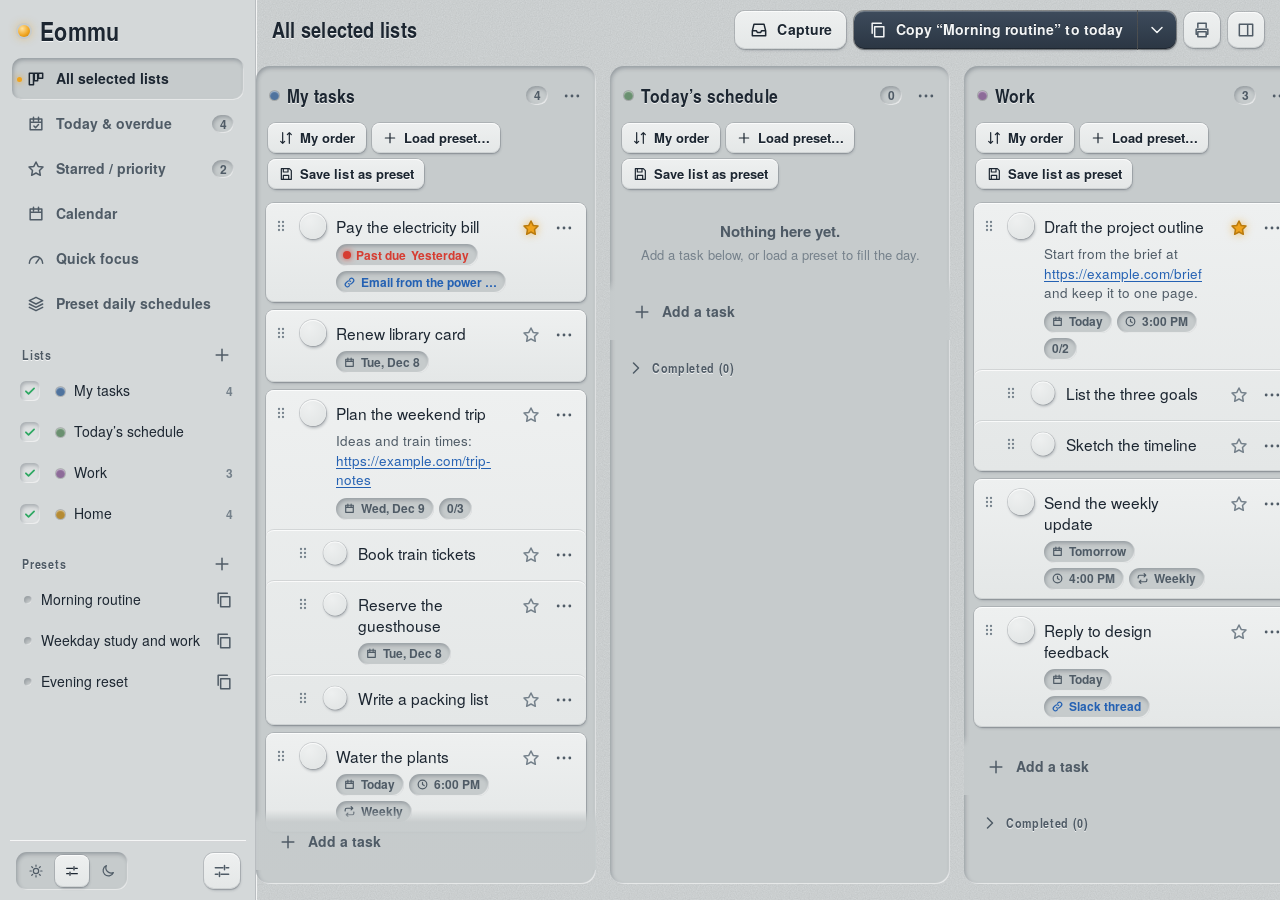
==== commit 744d5b9c: "Add files" ====
--- a/index.html
+++ b/index.html
@@ -182,7 +182,7 @@
 .grp { margin-bottom: 14px; }
 .grp header { display: flex; align-items: center; justify-content: space-between; padding: 0 6px 0 10px; }
 .grp h3 { font: 700 13px var(--font-cn); letter-spacing: .06em; color: var(--ink2); text-shadow: 0 1px 0 var(--hi); }
-.grp-rows { display: grid; gap: 1px; }
+.grp-rows { display: grid; grid-template-columns: minmax(0, 1fr); gap: 1px; }
 .list-row, .preset-row { display: flex; align-items: center; gap: 4px; padding-right: 4px; border-radius: 9px; min-height: 40px; }
 .preset-row.on { background: var(--tray); box-shadow: var(--sh-sink); }
 .vis { position: relative; width: 36px; height: 36px; display: grid; place-items: center; flex: none; cursor: pointer; }
@@ -240,7 +240,7 @@
 .drag-src { opacity: .35; }
 .subs { position: relative; }
 .subs .task { border-top: 1px solid var(--lo-soft); box-shadow: 0 1px 0 var(--hi) inset; }
-.task { position: relative; display: grid; grid-template-columns: auto 28px minmax(0, 1fr) auto; align-items: start; gap: 4px 8px; padding: 9px 6px 9px 4px; border-radius: 8px; }
+.task { touch-action: pan-y; position: relative; display: grid; grid-template-columns: auto 28px minmax(0, 1fr) auto; align-items: start; gap: 4px 8px; padding: 9px 6px 9px 4px; border-radius: 8px; }
 .task:focus-visible { outline-offset: -2px; }
 .task.sub { padding-left: 26px; }
 .task.sub .check { transform: scale(.88); }
@@ -299,7 +299,7 @@
 }
 @media (hover: none) { .hovs { display: none; } }
 
-.add-holder { margin-bottom: 8px; }
+.add-holder { position: sticky; bottom: 0; z-index: 3; margin: 6px -10px 8px; padding: 10px 10px 6px; background: linear-gradient(180deg, transparent 0, color-mix(in srgb, var(--tray) 94%, transparent) 12px); }
 .add-row { display: flex; align-items: center; gap: 10px; width: 100%; min-height: 44px; padding: 0 12px; border: 0; border-radius: 8px; background: transparent; color: var(--ink2); font-weight: 700; font-size: 14px; text-align: left; }
 .add-row:hover { background: var(--lo-soft); }
 .add-row.open { cursor: default; padding: 8px 10px; background: linear-gradient(180deg, var(--card-hi), var(--card)); box-shadow: var(--sh-raise); }
@@ -353,14 +353,15 @@
 .day-h .dn { font: 700 12px var(--font-cn); letter-spacing: .06em; }
 .day-h .dd { font: 700 20px/1.2 var(--font-cn); width: 34px; height: 34px; display: grid; place-items: center; border-radius: 50%; }
 .day-h.today .dd { background: var(--key); color: var(--on-key); box-shadow: inset 0 1px 0 rgba(255, 255, 255, .2), 1px 2px 3px var(--lo); }
-.allday { min-height: 34px; padding: 3px; display: grid; gap: 3px; align-content: start; border-left: 1px solid var(--line); border-top: 1px solid var(--line); }
-.slot { position: relative; min-height: 58px; padding: 3px; display: grid; gap: 3px; align-content: start; border-left: 1px solid var(--line); border-top: 1px solid var(--line); }
+.allday { min-height: 34px; grid-template-columns: minmax(0, 1fr); min-width: 0; padding: 3px; display: grid; gap: 3px; align-content: start; border-left: 1px solid var(--line); border-top: 1px solid var(--line); }
+.slot { position: relative; min-height: 58px; grid-template-columns: minmax(0, 1fr); min-width: 0; padding: 3px; display: grid; gap: 3px; align-content: start; border-left: 1px solid var(--line); border-top: 1px solid var(--line); }
 .slot.today, .allday.today { background: color-mix(in srgb, var(--amber) 7%, transparent); }
 .nowline { position: absolute; left: 0; right: 0; height: 0; border-top: 2px solid var(--red); z-index: 2; pointer-events: none; }
 .nowline::before { content: ''; position: absolute; left: -4px; top: -5px; width: 8px; height: 8px; border-radius: 50%; background: var(--red); }
 .chip { display: flex; align-items: center; gap: 6px; min-height: 28px; padding: 3px 8px 3px 5px; border-radius: 7px; background: linear-gradient(180deg, var(--card-hi), var(--card)); box-shadow: var(--sh-raise); border-left: 4px solid var(--pig0); font-size: 13px; cursor: grab; touch-action: pan-x pan-y; -webkit-touch-callout: none; user-select: none; }
 .chip.c1 { border-left-color: var(--pig1); } .chip.c2 { border-left-color: var(--pig2); } .chip.c3 { border-left-color: var(--pig3); } .chip.c4 { border-left-color: var(--pig4); } .chip.c5 { border-left-color: var(--pig5); }
-.chip .ct { flex: 1; min-width: 0; overflow: hidden; text-overflow: ellipsis; white-space: nowrap; font-weight: 700; }
+.chip { flex-wrap: wrap; row-gap: 0; }
+.chip .ct { flex: 1 1 54px; min-width: 0; overflow: hidden; text-overflow: ellipsis; display: -webkit-box; -webkit-line-clamp: 2; -webkit-box-orient: vertical; line-height: 1.25; font-weight: 700; overflow-wrap: anywhere; }
 .chip .cm { font-size: 11.5px; color: var(--ink2); white-space: nowrap; }
 .chip.sub .ct { font-weight: 400; }
 .chip.done { opacity: .6; }
@@ -564,6 +565,34 @@
   *, *::before, *::after { transition-duration: .001ms !important; animation-duration: .001ms !important; }
 }
 
+
+/* ---------- swipe to delete (touch) ---------- */
+.col-body, .drawer-body, .smart-rows { position: relative; }
+.board, .col-body { overscroll-behavior-x: contain; }
+.unit.swiping, .task.swiping { position: relative; z-index: 2; will-change: transform; }
+.task.swiping { background: linear-gradient(180deg, var(--card-hi), var(--card)); }
+.swipe-bg {
+  position: absolute; z-index: 1; display: flex; justify-content: flex-end; overflow: hidden; border-radius: 8px;
+  background: #c4382e; background: linear-gradient(180deg, color-mix(in srgb, var(--red) 78%, #000), var(--red));
+  box-shadow: inset 0 2px 6px rgba(0, 0, 0, .38), inset 0 -1px 0 rgba(255, 255, 255, .12);
+}
+.swipe-bg.armed { background: var(--red); box-shadow: inset 0 2px 6px rgba(0, 0, 0, .3), 0 0 14px var(--red); }
+.swipe-del {
+  flex: none; width: 92px; min-height: 44px; display: flex; flex-direction: column; align-items: center; justify-content: center; gap: 2px;
+  border: 0; background: none; color: #fff; font: 700 12px var(--font); letter-spacing: .02em; opacity: var(--p, 0); cursor: pointer;
+}
+.swipe-del .ic { width: 20px; height: 20px; transition: transform .12s; }
+.swipe-bg.armed .swipe-del .ic { transform: scale(1.2); }
+@media print { .swipe-bg { display: none !important; } }
+
+/* ---------- list dates ---------- */
+.quick-days { display: flex; flex-wrap: wrap; gap: 6px; }
+.ldate { flex: none; margin-left: 8px; font-size: 11px; font-weight: 700; color: var(--ink3); white-space: nowrap; }
+.ldate.late { color: var(--red); }
+.key.date-chip { gap: 6px; }
+.key.date-chip.late { color: var(--red); }
+.badge.inh { cursor: default; }
+
 </style>
 </head>
 <body>
@@ -638,10 +667,10 @@
 
   const str = (v, max = 4000) => (typeof v === 'string' ? v.slice(0, max) : '');
 
-  L.newList = (state, name, isDefault = false) => {
+  L.newList = (state, name, isDefault = false, dueDate = null) => {
     const list = {
       id: L.uid('l'), name: name || 'Untitled list', isDefault, sort: 'manual', visible: true,
-      completedOpen: false, color: state.lists.length % LIST_COLORS,
+      completedOpen: false, color: state.lists.length % LIST_COLORS, dueDate: L.isDate(dueDate) ? dueDate : null,
       order: state.lists.reduce((m, l) => Math.max(m, l.order || 0), -1) + 1,
     };
     state.lists.push(list);
@@ -650,6 +679,17 @@
 
   L.defaultList = (state) => state.lists.find((l) => l.isDefault) || state.lists[0];
   L.getList = (state, id) => state.lists.find((l) => l.id === id);
+
+  /**
+   * A list can be "for a day" (list.dueDate). Its tasks and subtasks that have no date of their
+   * own count as due that day: in the calendar, Today & overdue and the widget. A task's own
+   * date always wins. The clock time of a task only exists together with its own date.
+   */
+  L.dueOf = (state, t) => t.dueDate || ((L.getList(state, t.listId) || {}).dueDate) || null;
+  L.dueMap = (state) => {
+    const m = new Map(state.lists.map((l) => [l.id, l.dueDate || null]));
+    return (t) => t.dueDate || m.get(t.listId) || null;
+  };
   L.getTask = (state, id) => state.tasks.find((t) => t.id === id);
   L.getPreset = (state, id) => state.presets.find((p) => p.id === id);
 
@@ -855,8 +895,8 @@
 
   /* ---------- views and sorting ---------- */
   const timeKey = (t) => (t.dueTime ? t.dueTime : '');
-  const dueCmp = (a, b) => {
-    const da = a.dueDate || '9999-99-99', db = b.dueDate || '9999-99-99';
+  const dueCmpWith = (E) => (a, b) => {
+    const da = E(a) || '9999-99-99', db = E(b) || '9999-99-99';
     if (da !== db) return da < db ? -1 : 1;
     // all-day first, then clock times
     const ta = timeKey(a), tb = timeKey(b);
@@ -864,9 +904,10 @@
     return a.order - b.order;
   };
 
-  const effectiveDue = (parent, kids) => {
-    if (parent.dueDate) return parent;
-    const dated = kids.filter((k) => k.dueDate).sort(dueCmp);
+  /** The task (parent or its earliest dated subtask) that decides where a parent sits by date. */
+  const effectiveDue = (E, cmp, parent, kids) => {
+    if (E(parent)) return parent;
+    const dated = kids.filter((k) => E(k)).sort(cmp);
     return dated[0] || parent;
   };
 
@@ -888,6 +929,7 @@
    * a completed subtask of an open parent stands alone with a crumb naming the parent)
    */
   L.listView = (state, list, today = L.today()) => {
+    const E = L.dueMap(state), dueCmp = dueCmpWith(E);
     const mine = state.tasks.filter((t) => t.listId === list.id);
     const parents = mine.filter((t) => !t.parentId);
     const kidsOf = (id) => mine.filter((t) => t.parentId === id);
@@ -907,8 +949,8 @@
       case 'due': {
         const map = new Map(BUCKETS.map(([k]) => [k, []]));
         units.forEach((u) => {
-          const eff = effectiveDue(u.task, u.kids);
-          map.get(L.dueBucket(eff.dueDate, today)).push({ u, eff });
+          const eff = effectiveDue(E, dueCmp, u.task, u.kids);
+          map.get(L.dueBucket(E(eff), today)).push({ u, eff });
         });
         sections = BUCKETS.map(([key, label]) => ({
           key, label,
@@ -943,11 +985,12 @@
 
   /** Uncompleted tasks and subtasks due today or earlier, across every list. */
   L.todayView = (state, today = L.today()) => {
-    const hit = state.tasks.filter((t) => !t.isCompleted && t.dueDate && t.dueDate <= today);
-    const sorted = hit.sort(dueCmp);
+    const E = L.dueMap(state);
+    const hit = state.tasks.filter((t) => !t.isCompleted && E(t) && E(t) <= today);
+    const sorted = hit.sort(dueCmpWith(E));
     return {
-      past: sorted.filter((t) => t.dueDate < today),
-      today: sorted.filter((t) => t.dueDate === today),
+      past: sorted.filter((t) => E(t) < today),
+      today: sorted.filter((t) => E(t) === today),
       count: sorted.length,
     };
   };
@@ -964,8 +1007,9 @@
 
   /** Progress for the quick widget: today's tasks plus anything overdue. */
   L.todayStats = (state, today = L.today()) => {
-    const dueToday = state.tasks.filter((t) => t.dueDate === today);
-    const overdue = state.tasks.filter((t) => !t.isCompleted && t.dueDate && t.dueDate < today);
+    const E = L.dueMap(state);
+    const dueToday = state.tasks.filter((t) => E(t) === today);
+    const overdue = state.tasks.filter((t) => !t.isCompleted && E(t) && E(t) < today);
     const done = dueToday.filter((t) => t.isCompleted).length;
     const total = dueToday.length + overdue.length;
     return { done, total, pct: total ? Math.round((done / total) * 100) : 0, overdue: overdue.length };
@@ -1129,6 +1173,7 @@
       if (!SORTS.includes(l.sort)) l.sort = 'manual';
       l.name = str(l.name, 120) || 'Untitled list';
       if (typeof l.color !== 'number') l.color = 0;
+      if (!L.isDate(l.dueDate)) l.dueDate = null;
       renumber(L.topLevel(state.tasks, (t) => t.listId === l.id));
     });
     state.tasks.filter((t) => !t.parentId).forEach((p) => renumber(L.childrenOf(state.tasks, p.id)));
@@ -1164,7 +1209,7 @@
     const s = L.blankState();
     s.lists = data.lists.filter((l) => l && typeof l.id === 'string').map((l) => ({
       id: l.id, name: l.name, isDefault: !!l.isDefault, sort: l.sort, visible: l.visible !== false,
-      completedOpen: !!l.completedOpen, color: l.color, order: l.order || 0,
+      completedOpen: !!l.completedOpen, color: l.color, order: l.order || 0, dueDate: l.dueDate,
     }));
     s.tasks = data.tasks.filter((t) => t && typeof t.id === 'string').map((t) => ({
       id: t.id, listId: t.listId, parentId: t.parentId || null, title: t.title, notes: t.notes,
@@ -1354,7 +1399,7 @@
 const UI = {                 // session-only view state
   view: 'board', presetId: null, cal: { date: null }, notesOpen: null, focusId: null,
   focusTitleId: null, fresh: null, reopenAdd: null, sidebarOpen: false, starDone: false,
-  orderCtx: {}, presetPane: 'list', lastAdd: {},
+  orderCtx: {}, presetPane: 'list',
 };
 
 function loadState() {
@@ -1461,6 +1506,15 @@
 }
 
 /* ---------- dialogs ---------- */
+/** Focus a field shortly after a dialog opens, unless the person has already started typing in another one. */
+function focusSoon(el, select = false) {
+  setTimeout(() => {
+    const a = document.activeElement;
+    if (a && a !== el && a.matches && a.matches('dialog input, dialog textarea, dialog select')) return;
+    el.focus();
+    if (select && el.select) el.select();
+  }, 30);
+}
 function openDialog({ title, body, actions = [], cls = '', onClose }) {
   const dlg = h('dialog', { class: `dlg ${cls}` });
   let closed = false;
@@ -1624,12 +1678,8 @@
   } else if (parentId) {
     L.place(S.tasks, t, { parentId });
   } else {
-    // new tasks enter at the top, then each following one lands under the last you added
-    const prev = UI.lastAdd[t.listId] && $task(UI.lastAdd[t.listId]);
-    const tops = L.topLevel(S.tasks, scope).filter((x) => x !== t);
-    const beforeId = prev && !prev.parentId ? (tops[tops.findIndex((x) => x.id === prev.id) + 1] || {}).id : (tops[0] || {}).id;
-    L.place(S.tasks, t, { beforeId: beforeId || null, scope });
-    UI.lastAdd[t.listId] = t.id;
+    // one rule, always: a new task goes to the end of its list, so the order is the order you added them
+    L.place(S.tasks, t, { scope });
   }
   return t;
 }
@@ -1733,10 +1783,17 @@
 function openNotes(id) { UI.notesOpen = id; render(); }
 
 /* ----- lists ----- */
-function addList(name) {
-  const l = L.newList(S, name);
+function addList(name, dueDate = null) {
+  const l = L.newList(S, name, false, dueDate);
   commit();
   return l;
+}
+/** Make a list "for a day" (or clear it). Its undated tasks then follow that date. */
+function setListDate(id, date) {
+  const l = L.getList(S, id);
+  if (!l) return;
+  l.dueDate = L.isDate(date) ? date : null;
+  commit();
 }
 function renameList(id, name) {
   const l = L.getList(S, id);
@@ -1934,7 +1991,8 @@
           const col = $(`.col[data-list="${l.id}"]`);
           if (col) { col.scrollIntoView({ inline: 'center', block: 'nearest', behavior: 'smooth' }); col.classList.add('ping'); setTimeout(() => col.classList.remove('ping'), 900); }
         },
-      }, h('i', { class: `dot c${l.color % 6}` }), h('span', { class: 'lbl' }, l.name)),
+      }, h('i', { class: `dot c${l.color % 6}` }), h('span', { class: 'lbl' }, l.name),
+      l.dueDate ? h('span', { class: `ldate${l.dueDate < today && openCount(l) ? ' late' : ''}` }, dateLabel(l.dueDate, today)) : null),
       h('span', { class: 'count soft' }, openCount(l) || ''));
   });
 
@@ -1977,10 +2035,58 @@
   if (!scrim) $('#app').append(h('div', { class: 'scrim', onclick: () => { UI.sidebarOpen = false; applyLayout(); } }));
 }
 
+/** Quick picks that fill a date field. */
+function quickDays(dateInput) {
+  const today = L.today();
+  return h('div', { class: 'quick-days' }, [['Today', today], ['Tomorrow', L.addDays(today, 1)], ['Next week', L.addDays(today, 7)]].map(([label, d]) =>
+    h('button', { class: 'key small', type: 'button', onclick: () => { dateInput.value = d; dateInput.dispatchEvent(new Event('input')); } }, label)));
+}
+
+/** Give a list a day (or take it away). */
+function listDateDialog(listId) {
+  const l = L.getList(S, listId);
+  if (!l) return;
+  const date = h('input', { class: 'field', type: 'date', value: l.dueDate || '', a: { 'aria-label': 'List date' } });
+  openDialog({
+    title: `Date for “${l.name}”`, cls: 'small',
+    body: h('div', { class: 'form' },
+      h('p', { class: 'help' }, 'Make this a list for one day. Tasks in it that have no date of their own show on the calendar on that day, and in Today & overdue.'),
+      h('label', { class: 'fld' }, h('span', {}, 'Date'), date), quickDays(date)),
+    actions: [
+      { label: 'Cancel' },
+      l.dueDate ? { label: 'Clear date', kind: 'danger', onClick: () => { setListDate(l.id, null); } } : null,
+      { label: 'Save date', kind: 'primary', onClick: () => {
+        if (!L.isDate(date.value)) { toast('Pick a date, or use Clear date.'); date.focus(); return false; }
+        setListDate(l.id, date.value);
+      } },
+    ].filter(Boolean),
+  });
+}
+
 async function newListFlow() {
-  const name = await promptDialog({ title: 'New list', label: 'List name', confirmLabel: 'Create list', placeholder: 'Groceries' });
-  if (!name) return;
-  const l = addList(name);
+  const res = await new Promise((resolve) => {
+    let out = null;
+    const name = h('input', { class: 'field', type: 'text', maxLength: 120, placeholder: 'Groceries', a: { 'aria-label': 'List name' } });
+    const date = h('input', { class: 'field', type: 'date', a: { 'aria-label': 'List date (optional)' } });
+    const submit = () => {
+      const v = name.value.trim();
+      if (!v) { name.focus(); return false; }
+      out = { name: v, date: L.isDate(date.value) ? date.value : null };
+    };
+    const dlg = openDialog({
+      title: 'New list', cls: 'small',
+      body: h('div', { class: 'form' },
+        h('label', { class: 'fld' }, h('span', {}, 'List name'), name),
+        h('label', { class: 'fld' }, h('span', {}, 'Date (optional)'), date), quickDays(date),
+        h('p', { class: 'help' }, 'A dated list is for one day, for example a plan for Friday. Its tasks show on the calendar that day.')),
+      actions: [{ label: 'Cancel' }, { label: 'Create list', kind: 'primary', onClick: submit }],
+      onClose: () => resolve(out),
+    });
+    name.addEventListener('keydown', (e) => { if (e.key === 'Enter') { e.preventDefault(); if (submit() !== false) dlg.close(); } });
+    name.focus();
+  });
+  if (!res) return;
+  const l = addList(res.name, res.date);
   setView('board');
   const col = $(`.col[data-list="${l.id}"]`);
   if (col) col.scrollIntoView({ inline: 'center', block: 'nearest' });
@@ -2076,6 +2182,7 @@
     class: 'ibtn quiet', type: 'button', title: 'List actions', a: { 'aria-label': `Actions for ${list.name}`, 'aria-haspopup': 'menu' },
     onclick: () => openMenu(menuBtn, [
       { label: 'Rename', icon: 'rename', onClick: () => { titleIn.focus(); titleIn.select(); } },
+      { label: list.dueDate ? 'Change list date…' : 'Set list date…', icon: 'cal', onClick: () => listDateDialog(list.id) },
       { label: 'Hide from board', icon: 'board', onClick: () => { list.visible = false; commit(); } },
       { sep: true },
       { label: list.isDefault ? 'Default list can’t be deleted' : 'Delete list', icon: 'trash', danger: true, disabled: list.isDefault, onClick: () => deleteList(list.id) },
@@ -2089,7 +2196,12 @@
     })))),
   }, icon('sort'), h('span', {}, sortNames[list.sort]));
 
+  const lateList = !!list.dueDate && list.dueDate < today && view.count > 0;
   const tools = h('div', { class: 'col-tools' },
+    list.dueDate ? h('button', {
+      class: `key small date-chip${lateList ? ' late' : ''}`, type: 'button', title: 'This list is for one day. Click to change it.',
+      onclick: () => listDateDialog(list.id),
+    }, lateList ? h('i', { class: 'led' }) : icon('cal'), dateLabel(list.dueDate, today)) : null,
     sortBtn,
     h('button', { class: 'key small', type: 'button', onclick: (e) => presetMenu(e.currentTarget, { listId: list.id }) }, icon('plus'), 'Load preset…'),
     h('button', {
@@ -2098,7 +2210,6 @@
     }, icon('save'), 'Save list as preset'));
 
   const body = h('div', { class: 'col-body', dataset: { list: list.id }, role: 'list', a: { 'aria-label': `${list.name} tasks` } });
-  body.append(addRow(list));
   view.sections.forEach((s) => {
     if (s.label) body.append(h('div', { class: `sec-head ${s.key}` }, h('span', {}, s.label), h('span', { class: 'count soft' }, s.units.length)));
     s.units.forEach((u) => body.append(taskUnit(u, { mode: 'board', drag: true, today })));
@@ -2106,8 +2217,9 @@
   if (!view.count) {
     body.append(h('div', { class: 'empty' },
       h('p', {}, view.completed.length ? 'All done here.' : 'Nothing here yet.'),
-      h('p', { class: 'sub' }, 'Add a task above, or load a preset to fill the day.')));
+      h('p', { class: 'sub' }, 'Add a task below, or load a preset to fill the day.')));
   }
+  body.append(addRow(list));
   body.append(completedDrawer(list, view));
 
   return h('section', { class: `col c${list.color % 6}`, dataset: { list: list.id }, a: { 'aria-label': list.name } },
@@ -2191,7 +2303,8 @@
   const today = L.today();
   const st = L.todayStats(S, today);
   const t = L.todayView(S, today);
-  const doneToday = S.tasks.filter((x) => x.dueDate === today && x.isCompleted)
+  const E = L.dueMap(S);
+  const doneToday = S.tasks.filter((x) => E(x) === today && x.isCompleted)
     .sort((a, b) => (b.completedAt || 0) - (a.completedAt || 0));
   const N = 20, lit = Math.round((st.pct / 100) * N);
   const segs = Array.from({ length: N }, (_, i) => h('i', { class: i < lit ? 'seg-on' : '' }));
@@ -2248,8 +2361,15 @@
     icon('link'), h('span', { class: 'tx' }, label));
 }
 
-function dateBadges(t, today) {
+function dateBadges(t, today, mode = 'board') {
   const out = [];
+  const listDate = !t.dueDate && !t.isCompleted ? (L.getList(S, t.listId) || {}).dueDate : null;
+  if (listDate && (listDate < today || mode !== 'board')) {
+    // the date comes from the list: only worth a badge when it is late, or in views that mix lists
+    const past = listDate < today;
+    out.push(h('span', { class: `badge date inh${past ? ' late' : ''}`, title: 'This task follows the date of its list' },
+      past ? h('i', { class: 'led' }) : icon('cal'), past ? h('b', {}, 'Past due') : null, dateLabel(listDate, today)));
+  }
   if (t.dueDate) {
     const past = !t.isCompleted && t.dueDate < today;
     out.push(h('button', {
@@ -2400,7 +2520,7 @@
     meta.push(h('button', { class: 'badge rep', type: 'button', title: 'Change repeat', onclick: (e) => { e.stopPropagation(); openTaskSheet(t.id, { focus: 'repeat' }); } },
       icon('repeat'), repeatLabel(t.recur)));
   }
-  meta.unshift(...dateBadges(t, today));
+  meta.unshift(...dateBadges(t, today, mode));
   if (t.source) meta.push(sourceChip(t.source));
   if (kids.length) {
     const d = kids.filter((k) => k.isCompleted).length;
@@ -2471,13 +2591,13 @@
         addTask(list.id, v);
         UI.reopenAdd = list.id;
         commit();
-      } else if (e.key === 'Escape') { e.preventDefault(); done = true; UI.lastAdd[list.id] = null; holder.replaceChildren(btn()); }
+      } else if (e.key === 'Escape') { e.preventDefault(); done = true; holder.replaceChildren(btn()); }
     });
     ta.addEventListener('blur', () => {
       if (done) return;
       const v = ta.value.trim();
-      if (v) { addTask(list.id, v); UI.lastAdd[list.id] = null; done = true; save(); deferRender(); }
-      else { UI.lastAdd[list.id] = null; holder.replaceChildren(btn()); }
+      if (v) { addTask(list.id, v); done = true; save(); deferRender(); }
+      else { holder.replaceChildren(btn()); }
     });
     holder.replaceChildren(wrap);
     ta.focus();
@@ -2515,13 +2635,13 @@
 
 const CAL_FIRST = 6, CAL_LAST = 22; // 06:00 to 22:00
 
-function calChip(t, today) {
+function calChip(t, today, E) {
   const l = L.getList(S, t.listId);
-  const late = !t.isCompleted && t.dueDate < today;
+  const late = !t.isCompleted && E(t) < today;
   const chip = h('div', {
-    class: `chip c${(l ? l.color : 0) % 6}${t.isCompleted ? ' done' : ''}${late ? ' late' : ''}${t.parentId ? ' sub' : ''}`,
+    class: `chip c${(l ? l.color : 0) % 6}${t.isCompleted ? ' done' : ''}${late ? ' late' : ''}${t.parentId ? ' sub' : ''}${t.dueDate ? '' : ' inh'}`,
     dataset: { id: t.id, drag: 'chip' }, tabIndex: 0, role: 'button',
-    title: `${t.title}${l ? ' – ' + l.name : ''}`,
+    title: `${t.title}${l ? ' – ' + l.name : ''}${t.dueDate ? '' : ' (date from the list)'}`,
     onclick: (e) => { if (!e.target.closest('.check')) openTaskSheet(t.id); },
     onkeydown: (e) => { if (e.key === 'Enter' && e.target === chip) { e.preventDefault(); openTaskSheet(t.id); } },
   },
@@ -2554,7 +2674,8 @@
   const step = mode === 'week' ? 7 : 1;
   const go = (d) => { UI.cal.date = d; render(); };
 
-  const dated = S.tasks.filter((t) => t.dueDate && days.includes(t.dueDate));
+  const E = L.dueMap(S); // a task's own date, else the date of its list
+  const dated = S.tasks.filter((t) => E(t) && days.includes(E(t)));
   const cmp = (a, b) => (a.dueTime || '').localeCompare(b.dueTime || '') || a.order - b.order;
 
   const dayHead = days.map((d) => {
@@ -2573,15 +2694,15 @@
     dayHead,
     h('div', { class: 'gut ad-label' }, 'All day'),
     days.map((d) => h('div', { class: `allday${d === today ? ' today' : ''}`, dataset: { date: d } },
-      dated.filter((t) => t.dueDate === d && !t.dueTime).sort(cmp).map((t) => calChip(t, today)))));
+      dated.filter((t) => E(t) === d && !t.dueTime).sort(cmp).map((t) => calChip(t, today, E)))));
 
   const body = h('div', { class: 'cal-body', style: { gridTemplateColumns: cols } });
   const nowHM = L.nowHM();
   for (let hr = CAL_FIRST; hr <= CAL_LAST; hr++) {
     body.append(h('div', { class: 'gut hr', dataset: { hour: hr } }, h('span', {}, `${L.pad(hr)}:00`)));
     days.forEach((d) => {
-      const inHour = dated.filter((t) => t.dueDate === d && t.dueTime && Math.min(CAL_LAST, Math.max(CAL_FIRST, parseInt(t.dueTime, 10))) === hr).sort(cmp);
-      const slot = h('div', { class: `slot${d === today ? ' today' : ''}`, dataset: { date: d, hour: hr } }, inHour.map((t) => calChip(t, today)));
+      const inHour = dated.filter((t) => E(t) === d && t.dueTime && Math.min(CAL_LAST, Math.max(CAL_FIRST, parseInt(t.dueTime, 10))) === hr).sort(cmp);
+      const slot = h('div', { class: `slot${d === today ? ' today' : ''}`, dataset: { date: d, hour: hr } }, inHour.map((t) => calChip(t, today, E)));
       if (d === today && parseInt(nowHM, 10) === hr) {
         slot.append(h('div', { class: 'nowline', style: { top: `${(parseInt(nowHM.slice(3), 10) / 60) * 100}%` }, title: `Now, ${timeLabel(nowHM)}` }));
       }
@@ -2849,6 +2970,7 @@
   const checklist = h('div', { class: 'checklist', role: 'group', a: { 'aria-label': 'Tasks to copy' } });
   const countEl = h('span', {});
   const dateSeg = h('div', { class: 'seg', role: 'group', a: { 'aria-label': 'When' } });
+  let userPicked = !!date;   // once the person chooses a day, a dated list no longer suggests one
   const copyBtnLabel = () => {
     const n = p.items.filter((i) => !st.off.has(i.id)).length;
     countEl.textContent = `Copy ${n} item${n === 1 ? '' : 's'}`;
@@ -2858,7 +2980,7 @@
     dateSeg.replaceChildren(...[['today', 'Today'], ['tomorrow', 'Tomorrow'], ['pick', 'Pick a date']].map(([v, label]) => h('button', {
       type: 'button', class: st.choice === v ? 'on' : '', a: { 'aria-pressed': String(st.choice === v) },
       onclick: () => {
-        st.choice = v;
+        st.choice = v; userPicked = true;
         if (v === 'today') st.date = today; else if (v === 'tomorrow') st.date = L.addDays(today, 1);
         dateIn.value = st.date; dateIn.hidden = v !== 'pick'; drawDateSeg();
       },
@@ -2884,14 +3006,23 @@
   presetSel.addEventListener('change', () => {
     p = L.getPreset(S, presetSel.value); st.off = new Set();
     st.listId = p.targetListId; listSel.value = st.listId; st.mode = p.conflictMode; modeSel.value = st.mode;
-    drawChecklist(); copyBtnLabel();
-  });
-  listSel.addEventListener('change', () => { st.listId = listSel.value; });
+    followList(); drawChecklist(); copyBtnLabel();
+  });
+  /** A list that is for one day suggests that day, unless the person already picked another. */
+  function followList() {
+    if (userPicked) return;
+    const ld = (L.getList(S, st.listId) || {}).dueDate;
+    const d = ld && ld >= today ? ld : today;
+    st.date = d;
+    st.choice = d === today ? 'today' : d === L.addDays(today, 1) ? 'tomorrow' : 'pick';
+    dateIn.value = d; dateIn.hidden = st.choice !== 'pick'; drawDateSeg();
+  }
+  listSel.addEventListener('change', () => { st.listId = listSel.value; followList(); });
   modeSel.addEventListener('change', () => { st.mode = modeSel.value; modeNote.textContent = modeHelp(st.mode); });
-  dateIn.addEventListener('change', () => { if (L.isDate(dateIn.value) && dateIn.value >= today) st.date = dateIn.value; else dateIn.value = st.date; });
+  dateIn.addEventListener('change', () => { userPicked = true; if (L.isDate(dateIn.value) && dateIn.value >= today) st.date = dateIn.value; else dateIn.value = st.date; });
   const modeNote = h('p', { class: 'help' }, modeHelp(st.mode));
   dateIn.hidden = st.choice !== 'pick';
-  drawDateSeg(); drawChecklist(); copyBtnLabel();
+  drawDateSeg(); followList(); drawChecklist(); copyBtnLabel();
 
   const body = h('div', { class: 'copy-form' },
     h('label', { class: 'fld' }, h('span', {}, 'Preset'), presetSel),
@@ -2947,9 +3078,16 @@
   const notes = h('textarea', { class: 'field', rows: 3, value: t.notes, placeholder: 'Notes. Links become clickable.', a: { 'aria-label': 'Notes' } });
   const date = h('input', { class: 'field', type: 'date', value: t.dueDate || '', a: { 'aria-label': 'Due date' } });
   const time = h('input', { class: 'field', type: 'time', value: t.dueTime || '', a: { 'aria-label': 'Clock time' } });
-  const clear = h('button', { class: 'linkbtn', type: 'button', onclick: () => { date.value = ''; time.value = ''; syncRepeat(); } }, 'Clear date and time');
-  time.addEventListener('change', () => { if (time.value && !date.value) date.value = today; });
+  const dateHint = h('p', { class: 'help' });
+  const syncHint = () => {
+    const ld = (L.getList(S, listSel.value) || {}).dueDate;
+    dateHint.hidden = !(ld && !date.value);
+    dateHint.textContent = ld ? `No date of its own, so this task follows its list: ${dateLabel(ld)}.` : '';
+  };
+  const clear = h('button', { class: 'linkbtn', type: 'button', onclick: () => { date.value = ''; time.value = ''; syncRepeat(); syncHint(); } }, 'Clear date and time');
   const listSel = listSelect(t.listId);
+  const dayFor = () => ((L.getList(S, listSel.value) || {}).dueDate) || today; // a dated list suggests its own day
+  time.addEventListener('change', () => { if (time.value && !date.value) date.value = dayFor(); });
   const star = switchBtn(t.isStarred, () => {}, 'Priority star');
   const srcLabel = h('input', { class: 'field', type: 'text', value: t.source ? t.source.label : '', maxLength: 120, placeholder: 'Label, e.g. Email from Priya', a: { 'aria-label': 'Source label' } });
   const srcUrl = h('input', { class: 'field', type: 'text', value: t.source ? t.source.url : '', placeholder: 'https://', inputMode: 'url', a: { 'aria-label': 'Source link' } });
@@ -2977,7 +3115,7 @@
   }
   const unitEl = h('span', {});
   freq.addEventListener('change', () => {
-    if (freq.value !== 'none' && !date.value) date.value = today;
+    if (freq.value !== 'none' && !date.value) date.value = dayFor();
     if (freq.value === 'week' && !rs.weekdays.length && date.value) rs.weekdays = [L.weekday(date.value)];
     if (freq.value === 'week') { wk.replaceChildren(h('span', { class: 'fl' }, 'On'), dayPills(WEEK_MON_FIRST, rs.weekdays, (d) => { rs.weekdays = d; }, 'Repeat on weekdays')); }
     syncRepeat();
@@ -2994,7 +3132,7 @@
     h('label', { class: 'fld' }, h('span', {}, 'Title'), title),
     h('label', { class: 'fld' }, h('span', {}, 'Notes'), notes),
     h('div', { class: 'fld' }, h('span', { class: 'fl' }, 'Due'),
-      h('div', { class: 'two' }, date, time), clear),
+      h('div', { class: 'two' }, date, time), clear, dateHint),
     sub ? h('p', { class: 'help' }, 'Subtasks follow their parent’s list and can’t repeat on their own.') : repBox,
     sub ? null : h('label', { class: 'fld' }, h('span', {}, 'List'), listSel),
     h('div', { class: 'fld row' }, h('span', { class: 'fl' }, 'Priority star'), star),
@@ -3002,6 +3140,8 @@
       h('div', { class: 'two' }, srcLabel, srcUrl)));
   if (sub) repBox.hidden = true;
   syncRepeat();
+  date.addEventListener('input', syncHint); date.addEventListener('change', syncHint); listSel.addEventListener('change', syncHint);
+  syncHint();
 
   const dlg = openDialog({
     title: sub ? 'Subtask details' : 'Task details', body, cls: 'sheet',
@@ -3016,8 +3156,9 @@
           if (srcUrl.value.trim() && !normalizeUrl(srcUrl.value)) { toast('That source link is not a web address.'); srcUrl.focus(); return false; }
           let dueDate = L.isDate(date.value) ? date.value : null;
           let dueTime = L.isTime(time.value) ? time.value : null;
-          if (dueTime && !dueDate) dueDate = today;
+          if (dueTime && !dueDate) dueDate = dayFor();
           if (!dueDate) dueTime = null;
+          if (!sub && freq.value !== 'none' && !dueDate) dueDate = dayFor();
           let recur = null;
           if (!sub && freq.value !== 'none') {
             const n = Math.max(1, Math.min(365, parseInt(every.value, 10) || 1));
@@ -3032,7 +3173,6 @@
               weekdays: freq.value === 'week' ? (rs.weekdays.length ? rs.weekdays.slice() : [L.weekday(dueDate || today)]) : [],
               anchorDay: (freq.value === 'month' || freq.value === 'year') && dueDate ? L.parseDate(dueDate).getDate() : undefined,
             };
-            if (!dueDate) dueDate = today;
           }
           const src = srcUrl.value.trim() ? { label: srcLabel.value.trim(), url: normalizeUrl(srcUrl.value) } : null;
           t.title = v; t.notes = notes.value.slice(0, 4000); t.dueDate = dueDate; t.dueTime = dueTime; t.source = src;
@@ -3047,7 +3187,7 @@
     ],
   });
   const fe = { date, time, repeat: freq, title }[focus] || title;
-  setTimeout(() => { fe.focus(); if (fe === title) title.select(); }, 30);
+  focusSoon(fe, fe === title);
   void dlg;
 }
 
@@ -3080,14 +3220,13 @@
           dueDate, dueTime: dueDate && L.isTime(time.value) ? time.value : null,
           source: url.value.trim() ? { label: label.value.trim(), url: normalizeUrl(url.value) } : null,
         } });
-        UI.lastAdd[t.listId] = null;
         commit();
         toast(`Added to ${L.getList(S, t.listId).name}.`);
         if (t.dueTime) nudgeNotifications();
       },
     }],
   });
-  setTimeout(() => title.focus(), 30);
+  focusSoon(title);
 }
 
 /* ----- backup ----- */
@@ -3436,6 +3575,156 @@
 document.addEventListener('pointerdown', dndDown, { passive: true });
 document.addEventListener('contextmenu', (e) => { if (DND.s && DND.s.started) e.preventDefault(); });
 
+/* ===== Eommu swipe to delete: touch and pen only, so mouse text selection stays untouched =====
+ *
+ * A leftward swipe slides the task (with its subtasks) over a red Delete key.
+ *  - short swipe: the Delete key stays open, one more tap deletes
+ *  - long swipe (past half the width): deletes at once, with Undo
+ *  - vertical movement hands the gesture back to normal scrolling
+ * Rows use touch-action: pan-y, so a sideways swipe on a task never scrolls the board to another list.
+ */
+'use strict';
+
+const SW = { s: null, open: null };
+const SW_OPEN = 92;       // px of the Delete key left showing when the row is held open
+const SW_LOCK = 10;       // px of movement before the direction is decided
+const SW_FULL = 0.5;      // fraction of the width that deletes straight away
+
+function swipeTarget(row) {
+  const unit = row.parentElement && row.parentElement.classList.contains('unit') ? row.parentElement : null;
+  return unit || row;
+}
+
+function swipeClose(animate = true) {
+  const o = SW.open;
+  if (!o) return;
+  SW.open = null;
+  swipeRelease(o, 0, animate);
+}
+
+/** Put a swiped element at x px to the left; 0 closes it and removes the red backing. */
+function swipeRelease(o, x, animate) {
+  const { el, bg } = o;
+  if (animate) el.style.transition = 'transform .18s ease';
+  el.style.transform = x ? `translateX(${-x}px)` : '';
+  if (!x) {
+    const done = () => { el.classList.remove('swiping'); el.style.transition = ''; el.style.transform = ''; if (bg.isConnected) bg.remove(); };
+    if (animate) setTimeout(done, 190); else done();
+  }
+}
+
+function swipeDown(e) {
+  if (e.pointerType === 'mouse' || SW.s || (DND && DND.s)) return;
+  const row = e.target.closest && e.target.closest('.task');
+  // a tap anywhere outside an open Delete key closes it
+  if (SW.open && !(e.target.closest && e.target.closest('.swipe-bg'))) {
+    if (!row || swipeTarget(row) !== SW.open.el) swipeClose();
+  }
+  if (!row || e.target.closest('[data-drag], button, a, input, select')) return;
+  const t = L.getTask(S, row.dataset.id);
+  if (!t) return;                                           // preset rows and anything else are not tasks
+  if (e.target.tagName === 'TEXTAREA' && e.target === document.activeElement) return; // editing: let the caret work
+  const el = swipeTarget(row);
+  const reopen = SW.open && SW.open.el === el ? SW.open : null;
+  SW.s = {
+    id: t.id, row, el, pid: e.pointerId, x0: e.clientX, y0: e.clientY, t0: e.timeStamp,
+    base: reopen ? SW_OPEN : 0, locked: false, dx: reopen ? SW_OPEN : 0, armed: false, o: reopen, moved: false,
+  };
+  window.addEventListener('pointermove', swipeMove);
+  window.addEventListener('pointerup', swipeUp);
+  window.addEventListener('pointercancel', swipeCancel);
+}
+
+function swipeBg(el, id) {
+  const bg = h('div', { class: 'swipe-bg', a: { 'aria-hidden': 'true' } },
+    h('button', {
+      class: 'swipe-del', type: 'button', tabIndex: -1,
+      onclick: (e) => { e.stopPropagation(); SW.open = null; swipeDelete({ el, bg }, id); },
+    }, icon('trash'), h('span', {}, 'Delete')));
+  Object.assign(bg.style, { top: el.offsetTop + 'px', left: el.offsetLeft + 'px', width: el.offsetWidth + 'px', height: el.offsetHeight + 'px' });
+  el.parentElement.append(bg);
+  return bg;
+}
+
+function swipeMove(e) {
+  const s = SW.s;
+  if (!s || e.pointerId !== s.pid) return;
+  const dx = s.x0 - e.clientX, dy = e.clientY - s.y0;
+  if (!s.locked) {
+    if (Math.hypot(dx, dy) < SW_LOCK) return;
+    const horizontal = Math.abs(dx) > Math.abs(dy) * 1.5 && (dx > 0 || s.base > 0);
+    if (!horizontal) { swipeCancel(); return; }                // vertical: the page scrolls, nothing is deleted
+    s.locked = true;
+    if (document.activeElement && document.activeElement.blur && s.row.contains(document.activeElement)) document.activeElement.blur();
+    if (s.o) { s.bg = s.o.bg; } else { s.bg = swipeBg(s.el, s.id); }
+    s.el.classList.add('swiping');
+    s.el.style.transition = '';
+    s.W = s.el.offsetWidth;
+    s.moved = true;
+  }
+  e.preventDefault();
+  const x = Math.max(0, Math.min(s.W, s.base + dx));
+  s.dx = x;
+  s.el.style.transform = x ? `translateX(${-x}px)` : '';
+  const armed = x > s.W * SW_FULL;
+  if (armed !== s.armed) {
+    s.armed = armed;
+    s.bg.classList.toggle('armed', armed);
+    if (armed && navigator.vibrate) { try { navigator.vibrate(10); } catch (err) { /* not allowed */ } }
+  }
+  s.bg.style.setProperty('--p', String(Math.min(1, x / SW_OPEN)));
+}
+
+function swipeEnd() {
+  window.removeEventListener('pointermove', swipeMove);
+  window.removeEventListener('pointerup', swipeUp);
+  window.removeEventListener('pointercancel', swipeCancel);
+  const s = SW.s;
+  SW.s = null;
+  if (s && s.moved) {
+    // the click that follows a swipe must not toggle or focus anything
+    const stop = (ev) => { ev.stopPropagation(); ev.preventDefault(); };
+    window.addEventListener('click', stop, true);
+    setTimeout(() => window.removeEventListener('click', stop, true), 80);
+  }
+  return s;
+}
+
+function swipeUp(e) {
+  const s = SW.s;
+  if (!s || e.pointerId !== s.pid) return;
+  swipeEnd();
+  if (!s.locked) return;
+  const o = { el: s.el, bg: s.bg };
+  const speed = (s.dx - s.base) / Math.max(1, e.timeStamp - s.t0);   // px per ms, positive = leftward
+  if (s.armed) { SW.open = null; swipeDelete(o, s.id); return; }
+  if (s.dx > 40 || (speed > 0.5 && s.dx > 24)) { SW.open = o; swipeRelease(o, SW_OPEN, true); return; }
+  SW.open = null;
+  swipeRelease(o, 0, true);
+}
+
+function swipeCancel() {
+  const s = SW.s;
+  if (!s) return;
+  swipeEnd();
+  if (!s.locked) return;
+  const o = { el: s.el, bg: s.bg };
+  if (s.base) { SW.open = o; swipeRelease(o, SW_OPEN, true); } else swipeRelease(o, 0, true);
+}
+
+function swipeDelete(o, id) {
+  const { el, bg } = o;
+  bg.classList.add('armed', 'gone');
+  el.style.transition = 'transform .16s ease, opacity .16s ease';
+  el.style.transform = 'translateX(-100%)';
+  el.style.opacity = '0';
+  setTimeout(() => { if (bg.isConnected) bg.remove(); removeTask(id); }, 170);
+}
+
+document.addEventListener('pointerdown', swipeDown, { passive: true });
+// scrolling or any re-render drops an open Delete key
+document.addEventListener('scroll', () => { if (SW.open) swipeClose(false); }, true);
+
 /* ===== Eommu reminders, auto-copy, service worker and install ===== */
 'use strict';
 
@@ -3646,6 +3935,11 @@
     if (next) { next.tabIndex = 0; next.focus(); UI.focusId = next.dataset.id; next.scrollIntoView({ block: 'nearest' }); }
   } else if (key === ' ' && !isPreset) {
     e.preventDefault(); toggleDone(id);
+  } else if (key === 'Delete' && !isPreset) {
+    e.preventDefault();
+    const nextRow = rows[i + 1] || rows[i - 1];
+    if (nextRow) UI.focusId = nextRow.dataset.id;
+    removeTask(id);
   } else if ((key === 's' || key === 'S') && !isPreset) {
     e.preventDefault(); toggleStar(id);
   } else if (key === 's' || key === 'S') {
